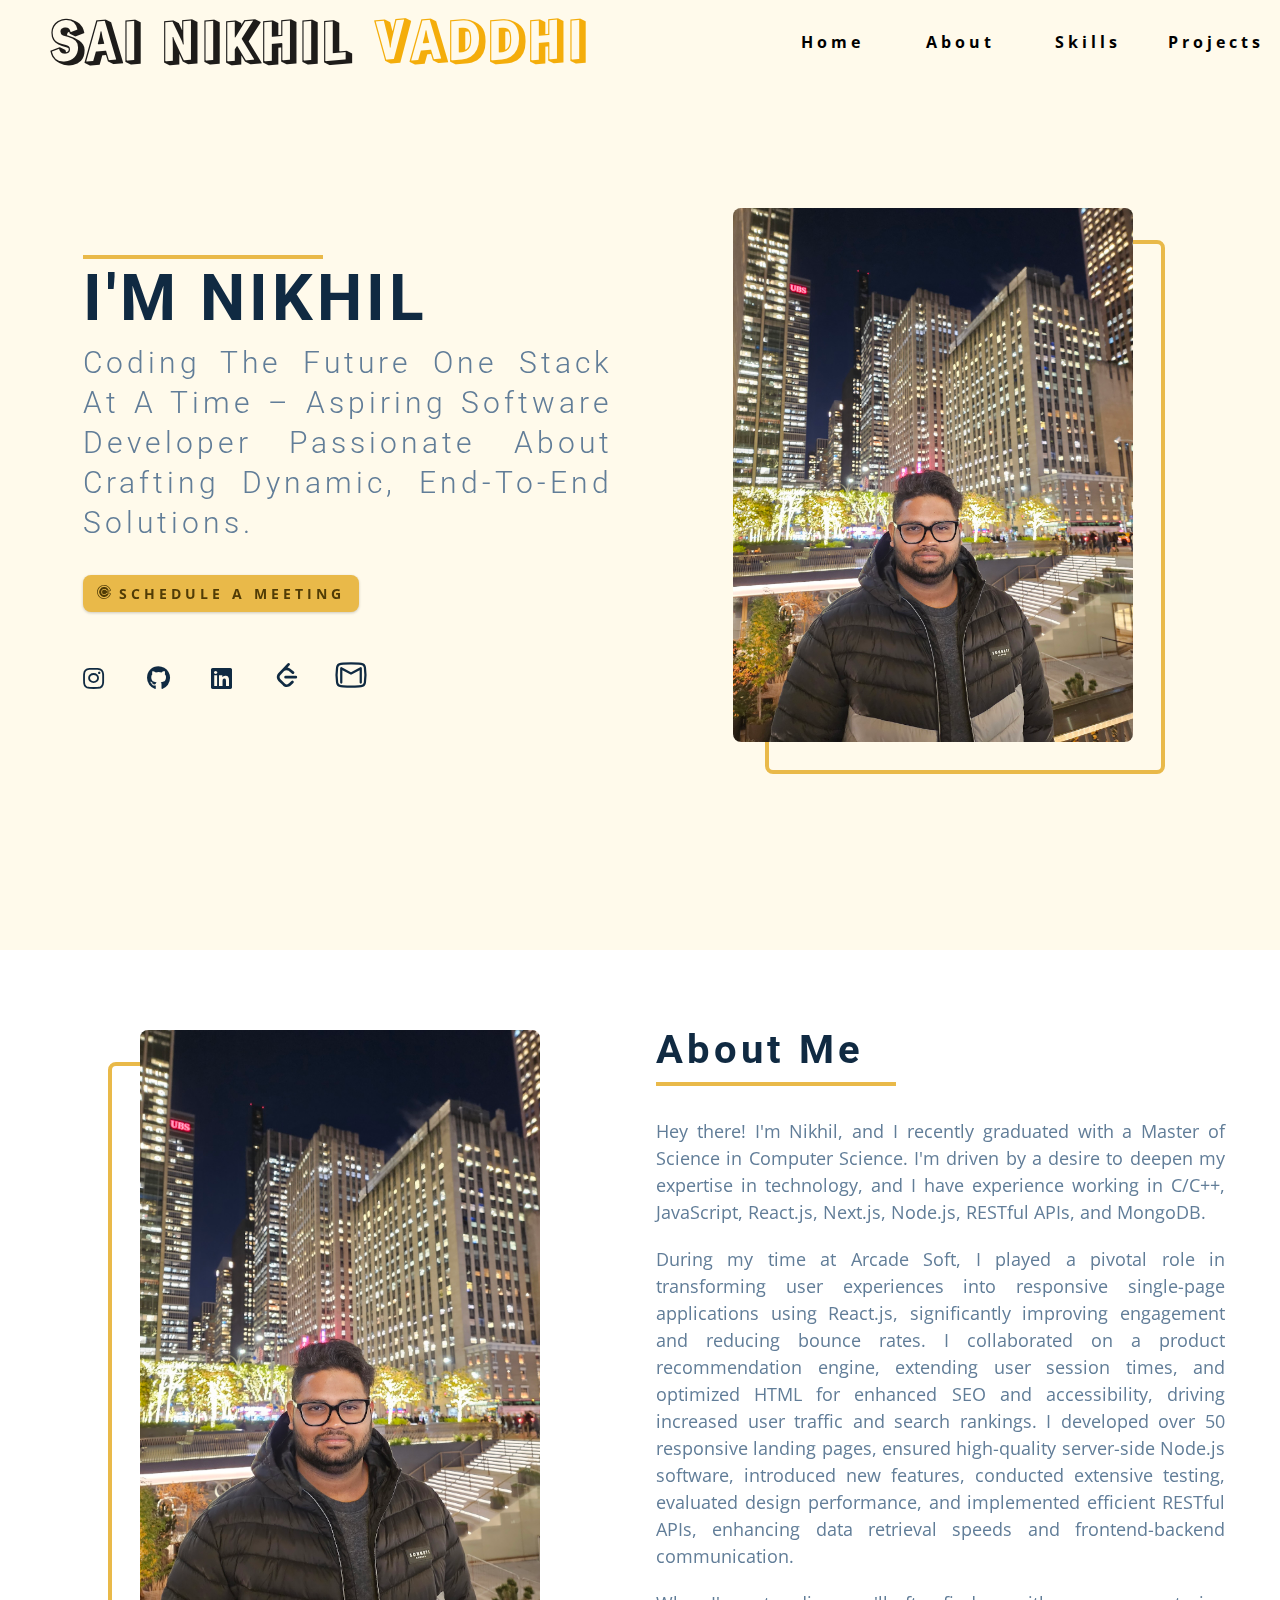
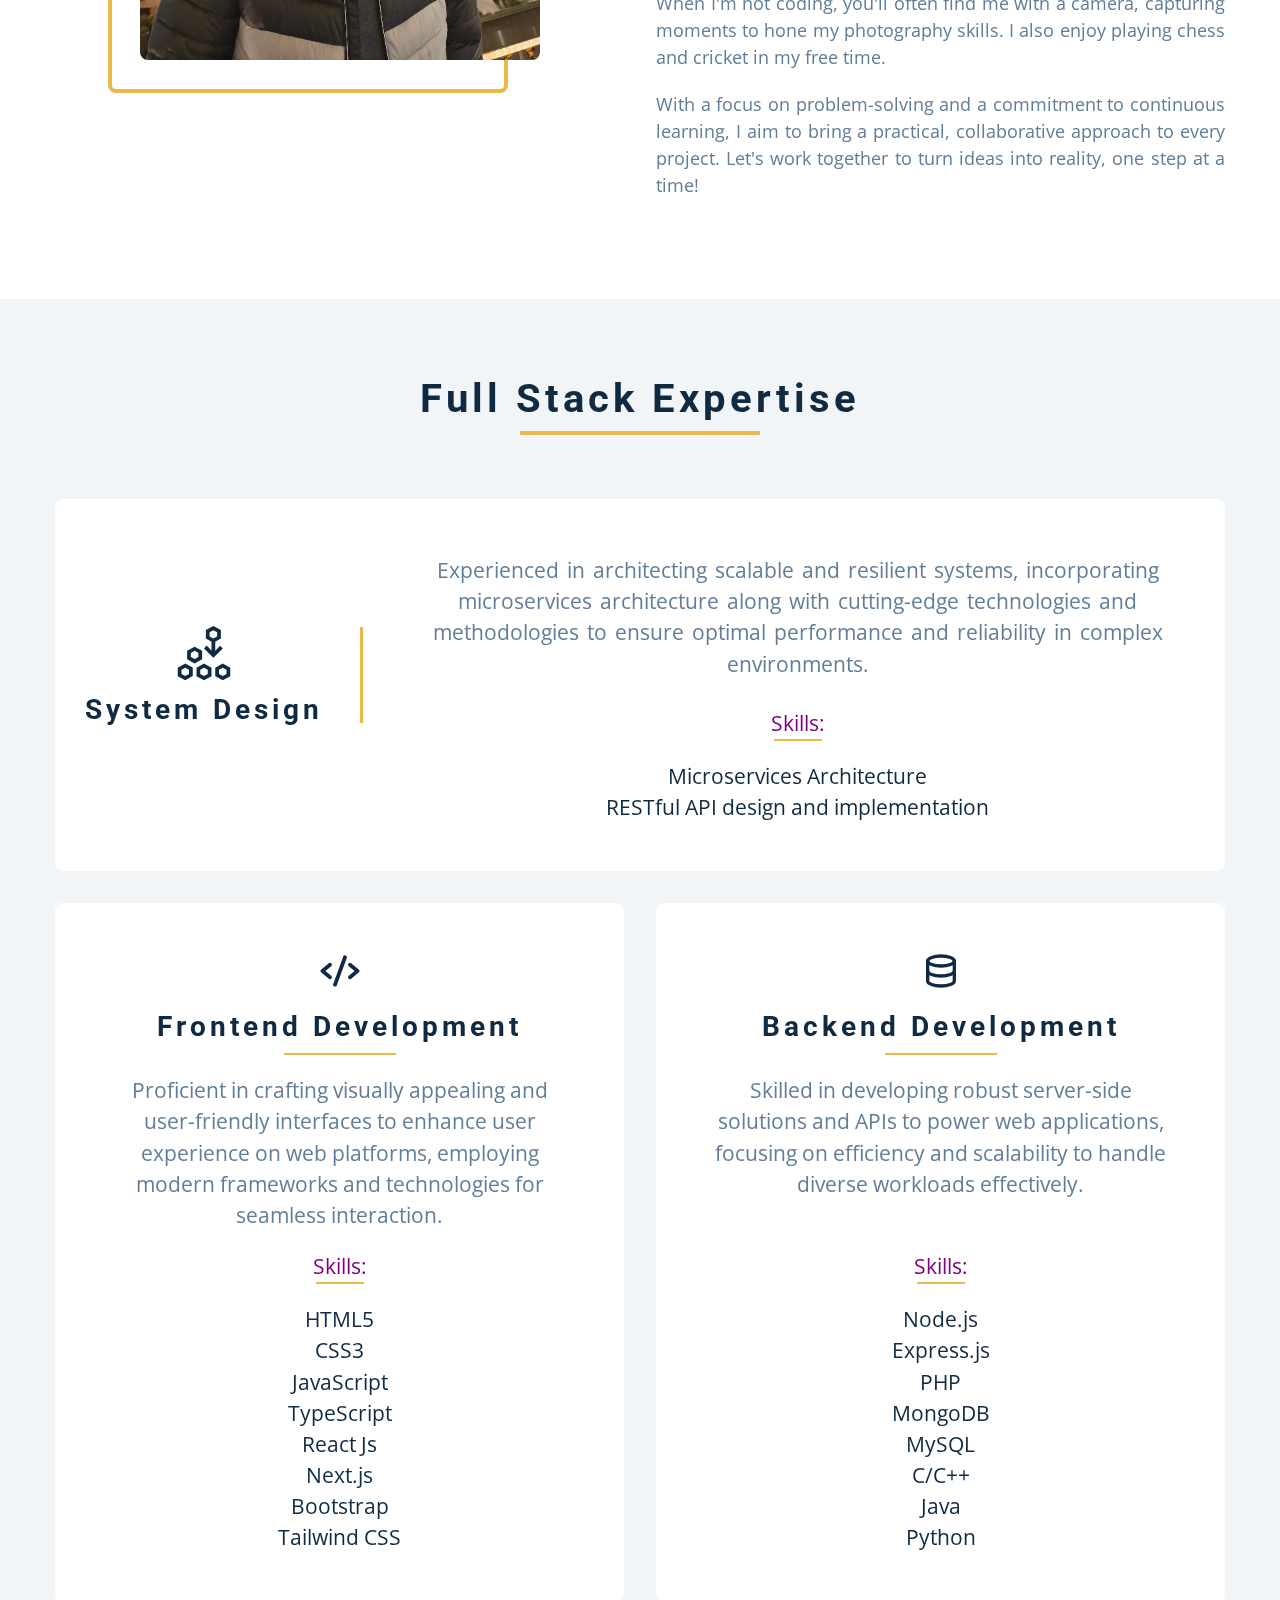
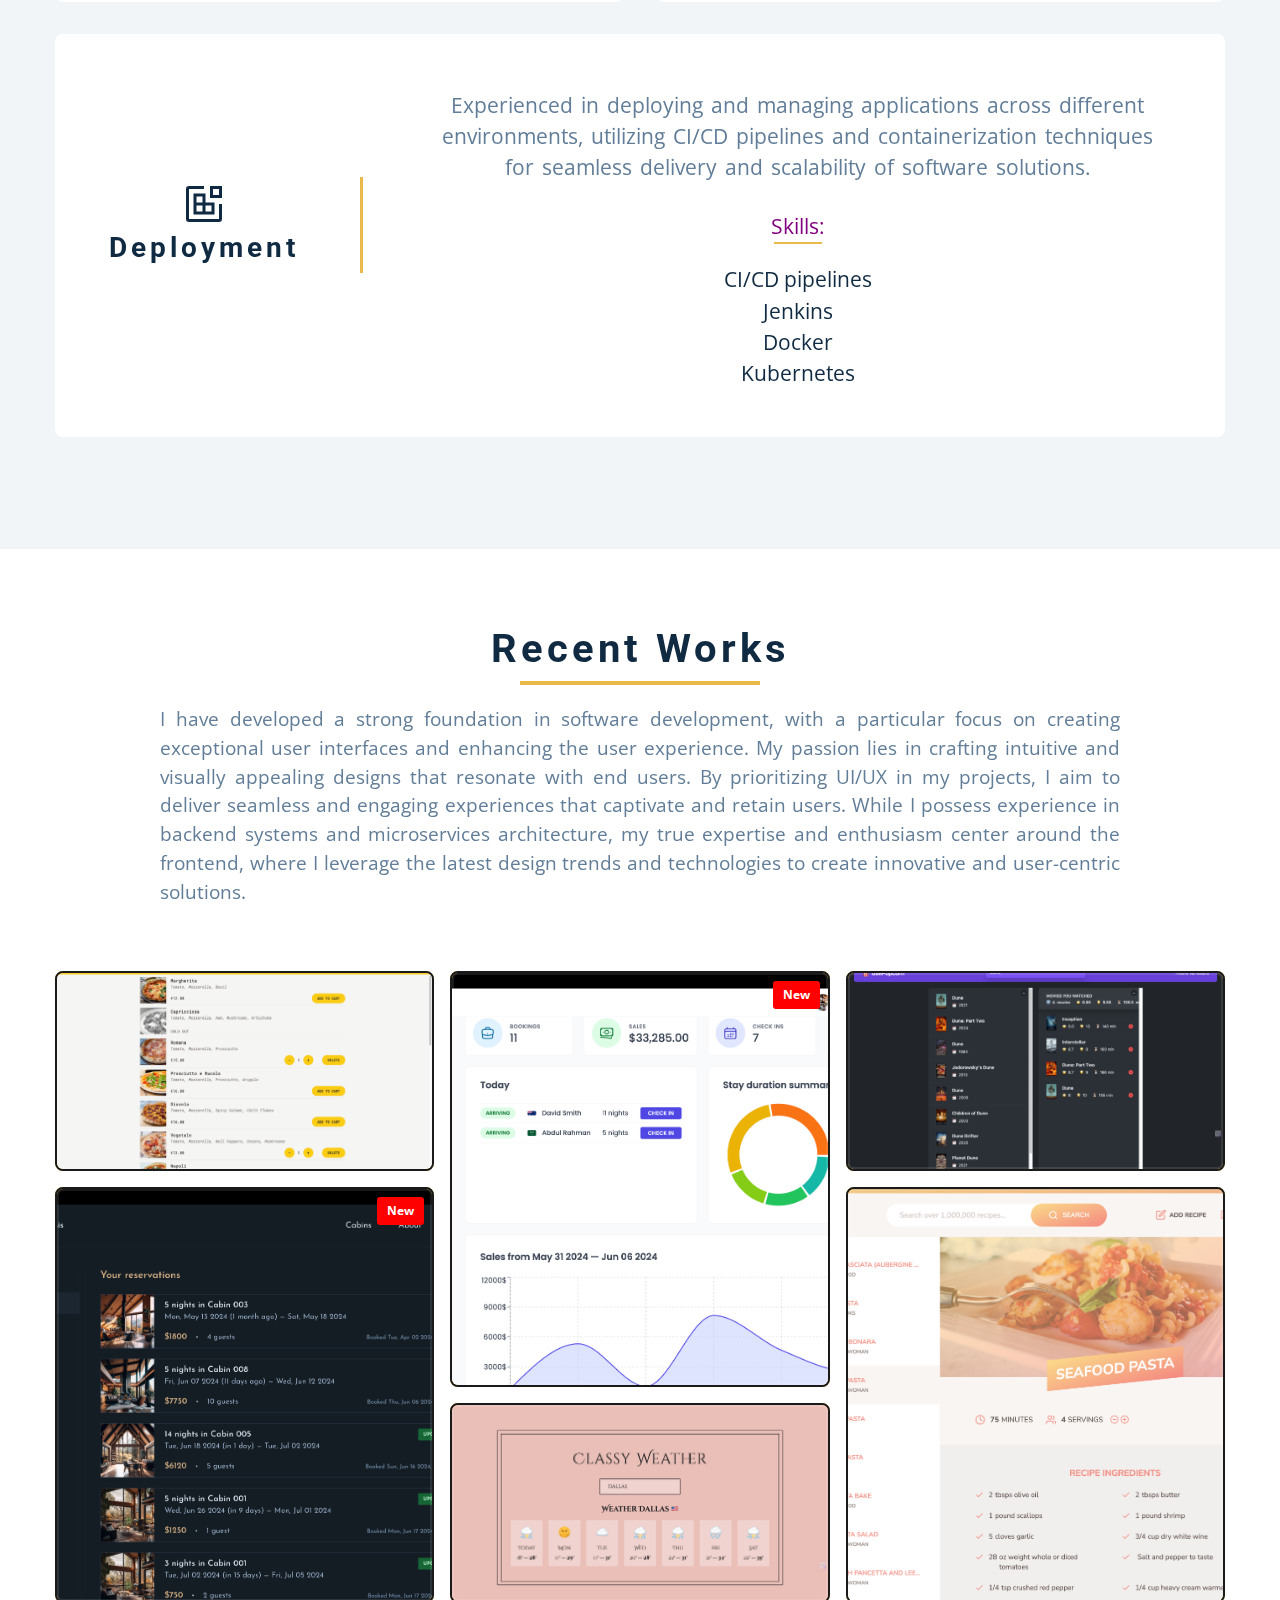
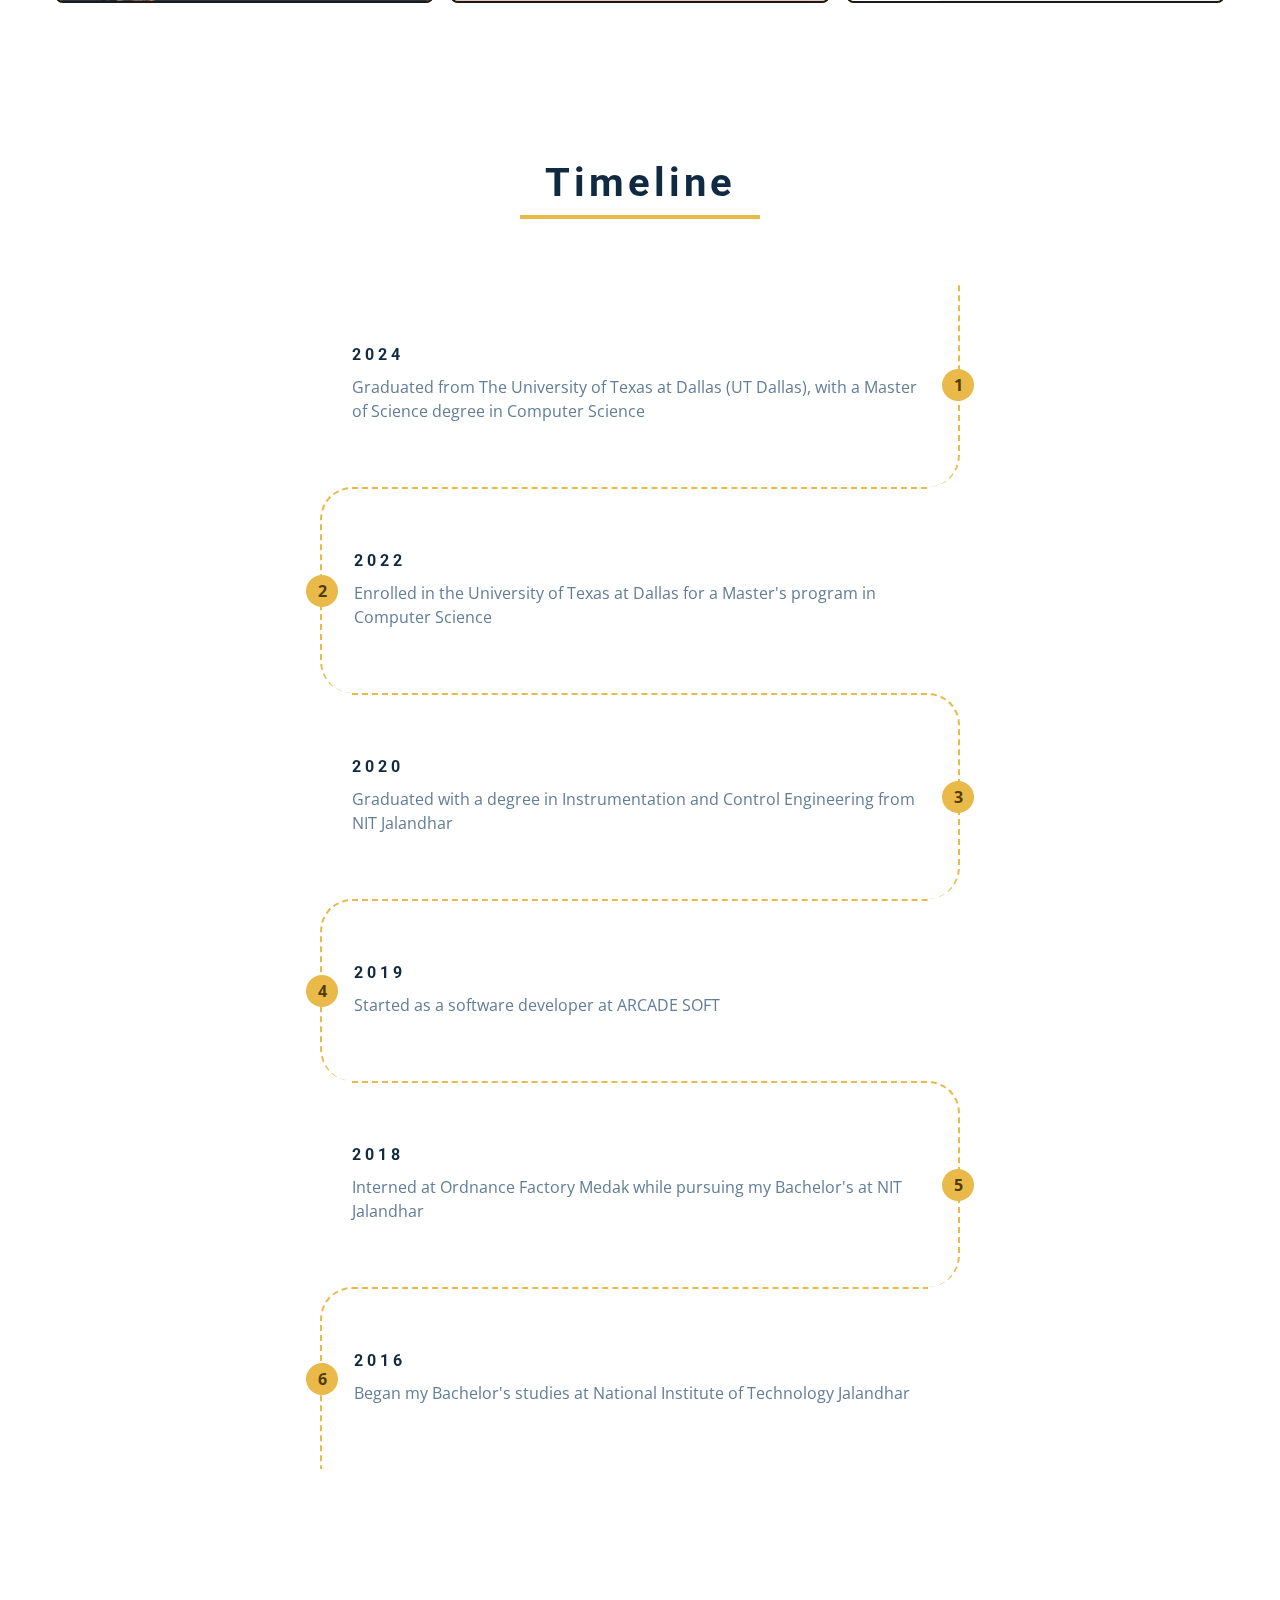
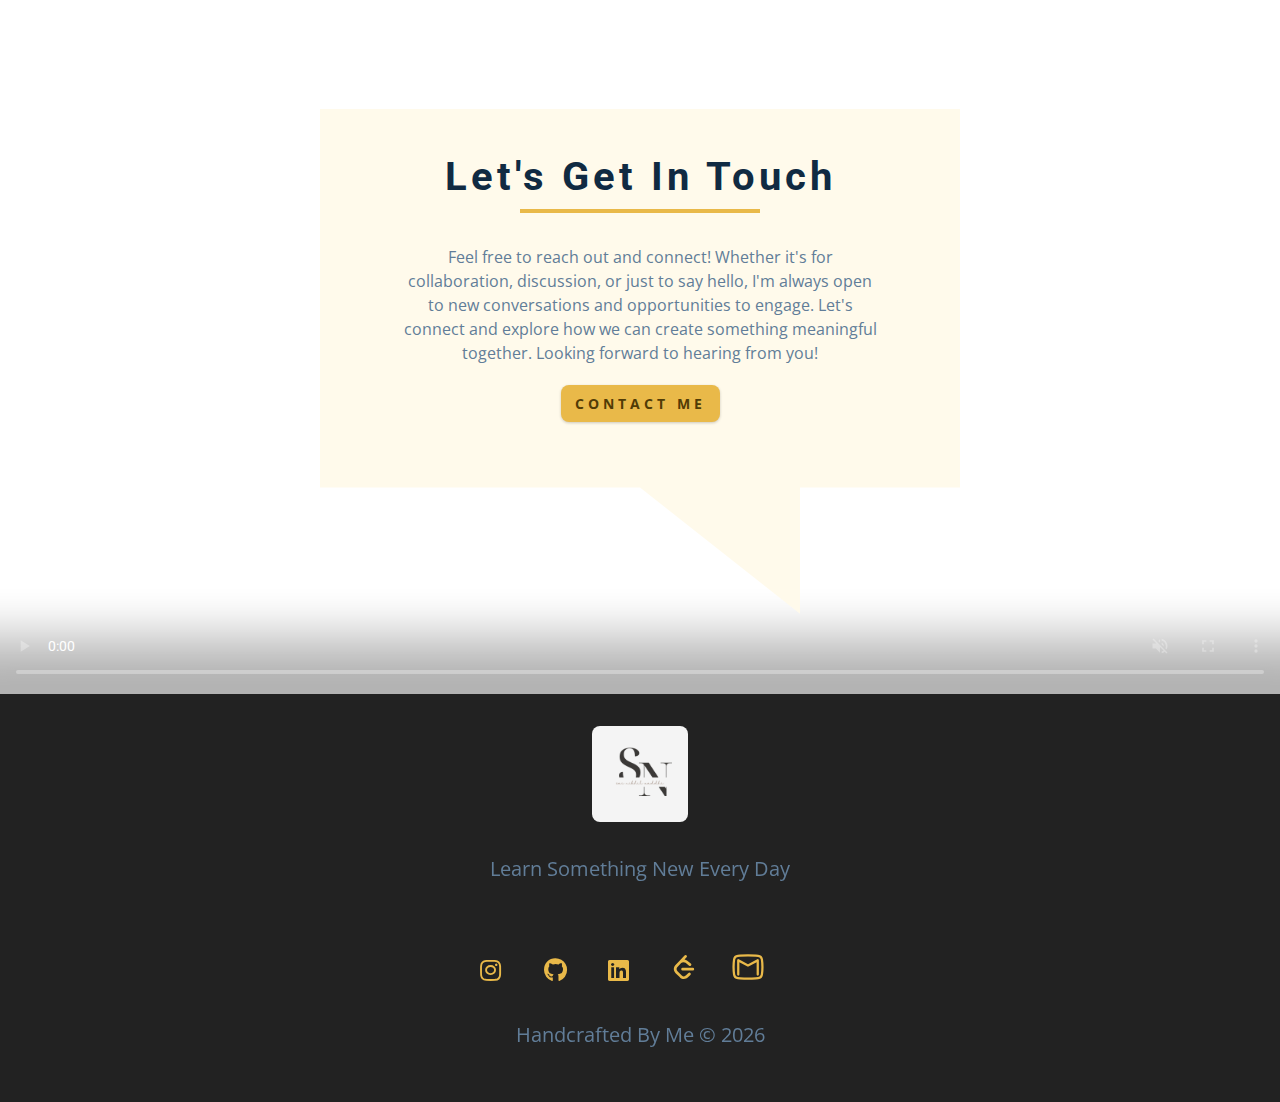
==== index.html @ 00bf4f7b "added timeline" ====
<!DOCTYPE html>
<html lang="en">
  <head>
    <meta charset="UTF-8" />
    <meta name="viewport" content="width=device-width, initial-scale=1.0" />
    <title>Nikhil || Home</title>
     <link rel="shortcut icon" href="./images/S.png" type="image/x-icon" />
    <!-- font-awesome -->
    <link
      rel="stylesheet"
      href="./fontawesome-free-5.12.1-web/css/all.min.css"
    />
    <!-- css -->
    <link rel="stylesheet" href="./css/styles.css" />
  </head>
  <body>
    <!-- navbar -->
    <nav class="nav" id="nav">
      <div class="nav-center">
        <!-- nav-header -->
        <div class="nav-header">
          <img src="./images/LOGO.png" class="nav-logo" alt="nav logo" />
          <img src="./images/S.png" class="nav-logo nav-photo" alt="nav logo" />

          <button class="nav-btn" id="nav-btn">
            <i class="fas fa-bars"></i>
          </button>
        </div>
        <!-- nav-links -->
        <ul class="nav-links" id="nav-links">
          <li>
            <a href="#home" class="scroll-link">home</a>
          </li>
          <li>
            <a href="#about" class="scroll-link">about</a>
          </li>
          <li>
            <a href="#services" class="scroll-link">skills</a>
          </li>
          <li>
            <a href="projects.html" class="scroll-link projects-link">projects</a>
          </li>
          <!-- <li>
            <a href="#contact" class="scroll-link">contact</a>
          </li> -->
        </ul>
      </div>
    </nav>
    <!-- end of navbar -->
    <!-- sidebar -->
    <aside class="sidebar" id="sidebar">
      <div>
        <button class="close-btn" id="close-btn">
          <i class="fas fa-times"></i>
        </button>
        <!-- nav-links -->
        <ul class="sidebar-links">
          <li>
            <a href="#home" class="scroll-link">home</a>
          </li>
          <li>
            <a href="#about" class="scroll-link">about</a>
          </li>
          <li>
            <a href="#services" class="scroll-link">skills</a>
          </li>
          <li>
            <a href="projects.html" class="scroll-link projects-link">projects</a>
          </li>
          <!-- <li>
            <a href="#contact" class="scroll-link">contact</a>
          </li> -->
        </ul>
        <!-- social icons -->
        <ul class="social-icons">
          <li>
            <a
              href="https://www.instagram.com/nikhil_181998/"
              target="_blank"
              class="social-icon"
            >
              <i class="fab fa-instagram" id="scale-id"></i>
            </a>
          </li>
          <li>
            <a
              href="https://github.com/snikhil-vaddhi"
              target="_blank"
              class="social-icon"
            >
              <i class="fab fa-github" id="scale-id"></i>
            </a>
          </li>
          <li>
            <a
              href="https://www.linkedin.com/in/nikhil-vaddhi/"
              target="_blank"
              class="social-icon"
            >
              <i class="fab fa-linkedin" id="scale-id"></i>
            </a>
          </li>
          <li>
            <a
              href="https://leetcode.com/Nikhil181998/"
              class="social-icon"
              target="_blank"
            >
              <span class="simple-icons--leetcode" id="scale-id"></span>
            </a>
          </li>
          <li>
            <a
              href="mailto:sainikhil.vaddhi@utdallas.edu"
              class="social-icon"
              target="_blank"
            >
              <span class="basil--gmail-outline" id="scale-id-gmail"></span>
            </a>
          </li>
        </ul>
      </div>
    </aside>
    <!-- end of sidebar -->
    <!-- header -->
    <header class="hero" id="home">
      <div class="section-center hero-center">
        <article class="hero-info">
          <div class="underline"></div>
          <h1 class="spacing">i'm nikhil</h1>
           <h3>Coding the future one stack at a time – aspiring software developer passionate about crafting dynamic, end-to-end solutions.</h3>
          
          <a href="https://calendly.com/nikhil18/30min" target="_blank" class="btn hero-btn"><span class="simple-icons--calendly"></span> Schedule a meeting </a>
          <!-- social-icons -->
          <ul class="social-icons hero-icons">
            <li>
              <a
                href="https://www.instagram.com/nikhil_181998/"
                target="_blank"
                class="social-icon"
              >
                <i class="fab fa-instagram" id="scale-id"></i>
              </a>
            </li>
            <li>
              <a
                href="https://github.com/snikhil-vaddhi"
                target="_blank"
                class="social-icon"
              >
                <i class="fab fa-github" id="scale-id"></i>
              </a>
            </li>
            <li>
              <a
                href="https://www.linkedin.com/in/nikhil-vaddhi/"
                target="_blank"
                class="social-icon"
              >
                <i class="fab fa-linkedin" id="scale-id"></i>
              </a>
            </li>
            <li>
              <a
                href="https://leetcode.com/Nikhil181998/"
                class="social-icon"
                target="_blank"
              >
                <span class="simple-icons--leetcode" id="scale-id"></span>
              </a>
            </li>
            <li>
              <a
                href="mailto:sainikhil.vaddhi@utdallas.edu"
                class="social-icon"
                target="_blank"
              >
                <span class="basil--gmail-outline" id="scale-id-gmail"></span>
              </a>
            </li>
          </ul>
        </article>
        <article class="hero-img">
          <img
            src="./images/20231115_172341.jpg"
            class="hero-photo"
            alt="nikhil"
          />
        </article>
      </div>
    </header>

    <!-- end of header -->
    <!-- about -->
<section class="section about" id="about">
  <div class="section-center about-center">
    <!-- about-img -->
    <article class="about-img">
      <img src="./images/20231115_172341.jpg" class="hero-photo-2" alt="about-img">
    </article>
    <!-- about-info -->
    <article class="about-info">
      <!-- section-title -->
      <div class="section-title about-title">
        <h2>about me</h2>
        <div class="underline"></div>
      </div>
      <!-- end of section-title -->
      <p>Hey there! I'm Nikhil, and I recently graduated with a Master of Science in Computer Science. I'm driven by a desire to deepen my expertise in technology, and I have experience working in C/C++, JavaScript, React.js, Next.js, Node.js, RESTful APIs, and MongoDB.</p>
      <p>During my time at Arcade Soft, I played a pivotal role in transforming user experiences into responsive single-page applications using React.js, significantly improving engagement and reducing bounce rates. I collaborated on a product recommendation engine, extending user session times, and optimized HTML for enhanced SEO and accessibility, driving increased user traffic and search rankings. I developed over 50 responsive landing pages, ensured high-quality server-side Node.js software, introduced new features, conducted extensive testing, evaluated design performance, and implemented efficient RESTful APIs, enhancing data retrieval speeds and frontend-backend communication.</p>
      <p>When I'm not coding, you'll often find me with a camera, capturing moments to hone my photography skills. I also enjoy playing chess and cricket in my free time.</p>
      <p>With a focus on problem-solving and a commitment to continuous learning, I aim to bring a practical, collaborative approach to every project. Let's work together to turn ideas into reality, one step at a time!</p>
    </article>
  </div>
</section>
    <!-- end of about -->
    <!-- services -->
    <div class="service-div" id="services">
    <section class="section bg-grey" >
      <div class="section-title">
        <h2>Full Stack Expertise</h2>
        <div class="underline"></div>
      </div>
      <div class="services-center section-center">
         <!-- single service -->
       <article class="service service-4">
        <div>
        <span class="carbon--microservices-1 service-icon"></span>
        <h3>System Design</h3>
        </div>
        <div class="service-vertical">
        <div class="underline "></div>
        </div>
        <div class="aligning">
        <p>Experienced in architecting scalable and resilient systems, incorporating microservices architecture along with cutting-edge technologies and methodologies to ensure optimal performance and reliability in complex environments.</p>
        <ul>
          <span class="tools">Skills: </span>
          <div class="underline"></div>
          <li>Microservices Architecture</li>
          <li>RESTful API design and implementation</li>
         </div>
          
        </ul>
       </article> 
       
        <!-- end of single service -->
        
        <!-- single service -->
        <div class="service-wrapper">
          <!-- single service -->
        
       <article class="service service-2" >
       <span class="ph--code-bold service-icon" ></span>
        
        <h3>Frontend development</h3>
        <div class="underline"></div>
        <div class="aligning">
        <p>Proficient in crafting visually appealing and user-friendly interfaces to enhance user experience on web platforms, employing modern frameworks and technologies for seamless interaction.</p>
        <ul>
          <span class="tools">Skills: </span>
          <div class="underline"></div>
          <li>HTML5</li>
          <li>CSS3</li>
          <li>JavaScript</li>
          <li> TypeScript</li>
          <li>React Js</li>
          <li>Next.js</li>
          <li>Bootstrap</li>
          <li>Tailwind CSS</li>
          
        </ul>
        </div>
       </article> 
       
        <!-- end of single service -->
       <article class="service service-3">
        <span class="tabler--database service-icon" id="scale-id-bd"></span>
        <h3>Backend development</h3>
        <div class="underline"></div>
        <div class="aligning">
        <p>Skilled in developing robust server-side solutions and APIs to power web applications, focusing on efficiency and scalability to handle diverse workloads effectively.</p>
        <ul>
          <br>
          <span class="tools">Skills: </span>
          <div class="underline"></div>
          <li>Node.js</li>
          <li>Express.js</li>
          <li>PHP</li>
          <li>MongoDB</li>
          <li>MySQL</li>
          <li>C/C++</li>
          <li>Java</li>
          <li>Python</li>
        
          
        </ul>
        </div>
       </article> 
      </div>
        <!-- end of single service -->
        <!-- single service -->
       <article class="service service-4">
        <div>
          <span class="carbon--container-software" ></span>
          <h3>Deployment</h3>
        </div>
        <div class="service-vertical">
        <div class="underline"></div>
        </div>
        <div class="aligning">
        <p>Experienced in deploying and managing applications across different environments, utilizing CI/CD pipelines and containerization techniques for seamless delivery and scalability of software solutions.</p>
        <ul>
          <span class="tools">Skills: </span>
          <div class="underline"></div>
          <li> CI/CD pipelines</li>
          <li>Jenkins</li>
          <li>Docker</li>
          <li>Kubernetes</li>
         </div>
          
        </ul>
       </article> 
        <!-- end of single service -->
        </div>
    </section>
    <!-- end of services -->
    <!-- projects -->

    <section class="section projects" id="project">
<!-- section-title -->
      <div class="section-title">
        <h2>Recent Works</h2>
        <div class="underline"></div>
        <p class="projects-text">I have developed a strong foundation in software development, with a particular focus on creating exceptional user interfaces and enhancing the user experience. My passion lies in crafting intuitive and visually appealing designs that resonate with end users. By prioritizing UI/UX in my projects, I aim to deliver seamless and engaging experiences that captivate and retain users. While I possess experience in backend systems and microservices architecture, my true expertise and enthusiasm center around the frontend, where I leverage the latest design trends and technologies to create innovative and user-centric solutions.</p>
      </div>
      <!-- end of section-title -->
      <div class="section-center project-center">
        <!-- single project -->
       <!-- <a href="projects.html" target="_blank" class="project-2">
        <article class="project">
        <img src="./images/forkify.png" alt="single project" class="project-img"/>
        <div class="project-info">
          <h4>Forkify </h4>
          <h4>click to know more</h4>
        </div>
        </article>
       </a> -->
        <!-- single project -->
       <a href="projects.html" target="_blank" class="project-2">
        <article class="project">
        <img src="./images/wild-oasis.png" alt="single project" class="project-img"/>
        <div class="project-info">
          <h4>The Wild Oasis </h4>
          <h4>click to know more</h4>
        </div>
        <div class="new-tag">New</div>
        </article>
       </a>
        <!-- end of single project -->
        <!-- single project -->
       <!-- <a href="projects.html" target="_blank" class="project-1">
        <article class="project">
        <img src="./images/Tea station.png" alt="single project" class="project-img"/>
        <div class="project-info">
          <h4>Tea Station</h4>
          <h4>click to know more</h4>
        </div>
        </article>
       </a> -->
        <!-- end of single project -->
        <!-- single project -->
       <a href="projects.html" target="_blank" class="project-7">
    <article class="project">
        <img src="./images/Fast-React-Pizza.png" alt="single project" class="project-img"/>
        <div class="project-info">
            <h4>Fast React Pizza</h4>
            <h4>click to know more</h4>
        </div>
    </article>
</a>

        <!-- end of single project -->
        <!-- single project -->
       <!-- <a href="projects.html" target="_blank" class="project-7">
        <article class="project">
        <img src="./images/Far Away.png" alt="single project" class="project-img"/>
        <div class="project-info">
          <h4>Far Away</h4>
          <h4>click to know more</h4>
        </div>
        </article>
       </a> -->
        <!-- end of single project -->
        <!-- single project -->
       <a href="projects.html" target="_blank" class="project-4">
        <article class="project">
        <img src="./images/website.png" alt="single project" class="project-img"/>
        <div class="project-info">
          <h4>Wild Oasis</h4>
          <h4>click to know more</h4>
        </div>
        <div class="new-tag">New</div>
        </article>
       </a>
        <!-- end of single project -->
        <!-- single project -->
       <!-- <a href="projects.html" target="_blank" class="project-3">
        <article class="project">
        <img src="./images/Eat'N'Split.png" alt="single project" class="project-img"/>
        <div class="project-info">
          <h4>Eat'N'Split</h4>
          <h4>click to know more</h4>
        </div>
        </article>
       </a> -->
        <!-- end of single project -->
        <!-- single project -->
       <!-- <a href="projects.html" target="_blank" class="project-3">
        <article class="project">
        <img src="./images/backroads.png" alt="single project" class="project-img"/>
        <div class="project-info">
          <h4>Backroads Travel company</h4>
          <h4>click to know more</h4>
        </div>
        </article>
       </a> -->
        <!-- end of single project -->
        <!-- single project --> 
       <!-- <a href="projects.html" target="_blank" class="project-7">
        <article class="project">
        <img src="./images/todo.png" alt="single project" class="project-img"/>
        <div class="project-info">
          <h4>Todo App</h4>
          <h4>click to know more</h4>
        </div>
        </article>
       </a> -->
        <!-- end of single project -->
              <!-- single-project -->
       <a href="projects.html" target="_blank" class="project-3">
        <article class="project">
        <img src="./images/movie-mark.png" alt="single project" class="project-img"/>
        <div class="project-info">
          <h4>Movie-mark</h4>
          <h4>click to know more</h4>
        </div>
        </article>
       </a>
        <!-- end of single project -->
        
       <!-- single-project -->
       <!-- <a href="projects.html" target="_blank" class="project-5">
        <article class="project">
        <img src="./images/movie-mark.png" alt="single project" class="project-img"/>
        <div class="project-info">
          <h4>Movie-mark</h4>
          <h4>click to know more</h4>
        </div>
        </article>
       </a> -->
        <!-- end of single project -->
         <!-- single project -->
       <a href="projects.html" target="_blank" class="project-5">
        <article class="project">
        <img src="./images/forkify.png" alt="single project" class="project-img"/>
        <div class="project-info">
          <h4>Forkify </h4>
          <h4>click to know more</h4>
        </div>
        </article>
       </a>
        <!-- end of single project -->
        <!-- single project -->
       <!-- <a href="projects.html" target="_blank" class="project-6">
        <article class="project">
        <img src="./images/Demo Bank .png" alt="single project" class="project-img"/>
        <div class="project-info">
          <h4>Demo Bank</h4>
          <h4>click to know more</h4>
        </div>
        </article>
       </a> -->
       <a href="projects.html" target="_blank" class="project-6">
        <article class="project">
        <img src="./images/weather-app.png" alt="single project" class="project-img"/>
        <div class="project-info">
          <h4>Simple Weather App</h4>
          <h4>click to know more</h4>
        </div>
        </article>
       </a>
        <!-- end of single project -->
        <!-- single project -->
       <!-- <a href="projects.html" target="_blank" class="project-6">
        <article class="project">
        <img src="./images/mapty.png" alt="single project" class="project-img"/>
        <div class="project-info">
          <h4>Mapty</h4>
          <h4>click to know more</h4>
        </div>
        </article>
       </a> -->
        <!-- end of single project -->
      </div>
    </section>
    <!-- end of projects -->
    <!-- skills -->
    <!-- <section class="section skills"> -->
      <!-- section-title -->
      <!-- <div class="section-title ">
        <h2>skills</h2>
        <div class="underline"></div>
      </div> -->
      <!-- end of section-title -->
      <!-- <div class="section-center skills-center">
        <article>
          <h3>Frontend</h3> -->
          <!-- single skill -->
          <!-- <div class="skill">
            <p>HTML/CSS</p>
            <div class="skill-container">
              <div class="skill-value"></div>
              <p class="skill-text">50%</p>
            </div> -->
            
            <!-- </div>
              <div class="skill">
                <p>React</p>
                <div class="skill-container">
                  <div class="skill-value value-70"></div>
                  <p class="skill-text skill-text-70">70%</p>
                </div> -->
                
                <!-- </div>
                  <div class="skill">
                    <p>Javascript</p>
                    <div class="skill-container">
                      <div class="skill-value value-80"></div>
                      <p class="skill-text skill-text-80">80%</p>
                    </div> -->
                    
                    <!-- </div>
                    </article>
                    <article>
                      <h3>Backend</h3> -->
                      <!-- single skill -->
                      <!-- <div class="skill">
                        <p>node.js</p>
                        <div class="skill-container">
                          <div class="skill-value"></div>
                          <p class="skill-text">50%</p>
                        </div> -->
                        
                        <!-- </div>
                          <div class="skill">
                            <p>Python</p>
                            <div class="skill-container">
                              <div class="skill-value value-70"></div>
                              <p class="skill-text skill-text-70">70%</p>
                            </div>
                            
                          </div>
                          <div class="skill">
                            <p>PHP</p>
                            <div class="skill-container">
                              <div class="skill-value value-80"></div>
                              <p class="skill-text skill-text-80">80%</p>
                            </div>
                            
                          </div>
                        </article>
                      </div>
                    </section> -->
                    <!-- end of skills -->
<!-- timeline -->
<section class="section timeline">
                      <!-- section-title -->
                      <div class="section-title ">
                        <h2>timeline</h2>
                        <div class="underline"></div>
                      </div>
                      <!-- end -->
                      <div class="section-center timeline-center">
                        <!-- single timeline item -->
                        <article class="timeline-item">
                          <h4>2024</h4>
                          <p>Graduated from The University of Texas at Dallas (UT Dallas), with a Master of Science degree in Computer Science</p>
                          <span class="number">
                            1
                          </span>
                        </article>
                        <!--end of single timeline item -->
                        <!-- single timeline item -->
                        <article class="timeline-item">
                          <h4>2022</h4>
                          <p>Enrolled in the University of Texas at Dallas for a Master's program in Computer Science </p>
                          <span class="number">
                            2
                          </span>
                        </article>
                        <!--end of single timeline item -->
                        <!-- single timeline item -->
                        
        <!-- single timeline item -->
        <article class="timeline-item">
          <h4>2020</h4>
          <p>Graduated with a degree in Instrumentation and Control Engineering from NIT Jalandhar</p>
          <span class="number">
            3
          </span>
        </article>
        <!--end of single timeline item -->
        <!-- single timeline item -->
        <article class="timeline-item">
          <h4>2019</h4>
          <p>Started as a software developer at ARCADE SOFT</p>
          <span class="number">
            4
          </span>
        </article>
        <!--end of single timeline item -->
        <!-- single timeline item -->
        <article class="timeline-item">
          <h4>2018</h4>
          <p>Interned at Ordnance Factory Medak while pursuing my Bachelor's at NIT Jalandhar</p>
          <span class="number">
            5
          </span>
        </article>
        <!--end of single timeline item -->
        <!-- single timeline item -->
        <article class="timeline-item">
          <h4>2016</h4>
          <p> Began my Bachelor's studies at National Institute of Technology Jalandhar</p>
          <span class="number">
            6
          </span>
        </article>
        <!--end of single timeline item -->
      </div>
    </section>
    
    <!--end of  timeline -->
    <!-- blog -->
    <!-- <section class="section blog">
      <div class="section-title ">
        <h2>blog</h2>
        <div class="underline"></div>
      </div> -->
      <!-- end -->
      <!-- <div class="section-center blog-center"> -->
        <!-- single -->
        <!-- <div class="card">
          <div class="card-side card-front">
            <img src="./images/project-1.jpeg" alt="">
            <div class="card-info">
              <h4>article title</h4>
              <p>Lorem ipsum dolor sit amet consectetur adipisicing elit. Saepe tenetur quibusdam eius. Doloribus voluptate provident expedita voluptatum, sunt ipsum sed?</p>
              <div class="card-footer">
                <img src="./images/hero-img-small.jpg" alt="author-img">
                <p>7 min read</p>
              </div>
            </div>
          </div>
          <div class="card-side card-back">
            <button class="btn">read more</button>
          </div> -->
          
          <!-- </div> -->
          <!-- end of single -->
          <!-- single -->
          <!-- <div class="card">
            <div class="card-side card-front">
              <img src="./images/project-2.jpeg" alt="">
              <div class="card-info">
                <h4>article title</h4>
                <p>Lorem ipsum dolor sit amet consectetur adipisicing elit. Saepe tenetur quibusdam eius. Doloribus voluptate provident expedita voluptatum, sunt ipsum sed?</p>
                <div class="card-footer">
                  <img src="./images/hero-img-small.jpg" alt="author-img">
                  <p>7 min read</p>
                </div>
              </div>
            </div>
            <div class="card-side card-back">
              <button class="btn">read more</button>
            </div>
            
          </div> -->
          <!-- end of single -->
          <!-- single -->
          <!-- <div class="card">
            <div class="card-side card-front">
              <img src="./images/project-3.jpeg" alt="">
              <div class="card-info">
                <h4>article title</h4>
                <p>Lorem ipsum dolor sit amet consectetur adipisicing elit. Saepe tenetur quibusdam eius. Doloribus voluptate provident expedita voluptatum, sunt ipsum sed?</p>
                <div class="card-footer">
                  <img src="./images/hero-img-small.jpg" alt="author-img">
                  <p>7 min read</p>
                </div>
              </div>
            </div>
            <div class="card-side card-back">
              <button class="btn">read more</button>
            </div> -->
            
            <!-- </div> -->
            <!-- end of single -->
            <!-- single -->
            <!-- <div class="card">
              <div class="card-side card-front">
                <img src="./images/project-4.jpeg" alt="">
                <div class="card-info">
                  <h4>article title</h4>
                  <p>Lorem ipsum dolor sit amet consectetur adipisicing elit. Saepe tenetur quibusdam eius. Doloribus voluptate provident expedita voluptatum, sunt ipsum sed?</p>
                  <div class="card-footer">
                    <img src="./images/hero-img-small.jpg" alt="author-img">
                    <p>7 min read</p>
                  </div>
                </div>
              </div>
              <div class="card-side card-back">
                <button class="btn">read more</button>
              </div>
              
            </div> -->
            <!-- end of single -->
            <!-- </div>
            </section> -->
            
            <!--end of  blog -->
            <!-- connect -->
        <section class="connect" id="contact">
          <video controls autoplay muted loop class="video-container" poster="./images/project-1.jpeg">
            <source src="./videos/pexels-diva-plavalaguna-6192940 (2160p).mp4" type="video/mp4" />
            Sorry, your browser does not support embedded videos
          </video>
          <div class="video-banner">
            <!-- section-title -->
              <div class="section-title">
                <h2>Let's get in touch</h2>
                <div class="underline"></div>
              </div>
              <!-- end of section-title -->
              <p class="video-text">Feel free to reach out and connect! Whether it's for collaboration, discussion, or just to say hello, I'm always open to new conversations and opportunities to engage. Let's connect and explore how we can create something meaningful together. Looking forward to hearing from you!</p>
              <a href="https://calendly.com/nikhil18/30min" target="_blank" class="btn">contact me</a>
          </div>
        </section>
            <!-- end of connect -->
            <!-- footer -->
            <footer class="footer">
              <img src="./images/S.png" class="nav-photo" alt="footer-logo" />
              <p class="extra">Learn something new every day</p>
      <!-- social-icons -->
      <ul class="social-icons hero-icons">
        <li>
          <a
          href="https://www.instagram.com/nikhil_181998/"
          target="_blank"
          class="social-icon"
          >
          <i class="fab fa-instagram" id="scale-id"></i>
        </a>
      </li>
      <li>
        <a
        href="https://github.com/snikhil-vaddhi"
        target="_blank"
        class="social-icon"
        >
        <i class="fab fa-github" id="scale-id"></i>
      </a>
    </li>
    <li>
      <a
      href="https://www.linkedin.com/in/nikhil-vaddhi/"
      target="_blank"
      class="social-icon"
      >
      <i class="fab fa-linkedin" id="scale-id"></i>
    </a>
  </li>
  <li>
    <a
    href="https://leetcode.com/Nikhil181998/"
    class="social-icon"
    target="_blank"
    >
    <span class="simple-icons--leetcode" id="scale-id"></span>
  </a>
</li>
<li>
  <a
  href="mailto:sainikhil.vaddhi@utdallas.edu"
  class="social-icon"
  target="_blank"
  >
  <span class="basil--gmail-outline" id="scale-id-gmail"></span>
</a>
</li>
</ul>
<p>Handcrafted by me &copy; <span id="date"></span></p>
</footer>

<script src="./js/app.js"></script>
</body>
</html>
---- css/styles.css ----
/* 
=============== 
Fonts
===============
*/
@import url("https://fonts.googleapis.com/css2?family=Lobster&family=Open+Sans:ital,wght@0,300..800;1,300..800&family=Roboto:ital,wght@0,100;0,300;0,400;0,500;0,700;0,900;1,100;1,300;1,400;1,500;1,700;1,900&display=swap");
/*
=============== 
Variables
===============
*/

:root {
  /* dark shades of primary color*/
  --clr-primary-1: hsl(43, 86%, 17%);
  --clr-primary-2: hsl(43, 77%, 27%);
  --clr-primary-3: hsl(43, 72%, 37%);
  --clr-primary-4: hsl(42, 63%, 48%);
  /* primary/main color */
  --clr-primary-5: hsl(42, 78%, 60%);
  /* lighter shades of primary color */
  --clr-primary-6: hsl(43, 89%, 70%);
  --clr-primary-7: hsl(43, 90%, 76%);
  --clr-primary-8: hsl(45, 86%, 81%);
  --clr-primary-9: hsl(45, 90%, 88%);
  --clr-primary-10: hsl(45, 100%, 96%);
  /* darkest grey - used for headings */
  --clr-grey-1: hsl(209, 61%, 16%);
  --clr-grey-2: hsl(211, 39%, 23%);
  --clr-grey-3: hsl(209, 34%, 30%);
  --clr-grey-4: hsl(209, 28%, 39%);
  /* grey used for paragraphs */
  --clr-grey-5: hsl(210, 22%, 49%);
  --clr-grey-6: hsl(209, 23%, 60%);
  --clr-grey-7: hsl(211, 27%, 70%);
  --clr-grey-8: hsl(210, 31%, 80%);
  --clr-grey-9: hsl(212, 33%, 89%);
  --clr-grey-10: hsl(210, 36%, 96%);
  --clr-white: #fff;
  --ff-primary: "Roboto", sans-serif;
  --ff-secondary: "Open Sans", sans-serif;
  --ff-self: "Lobster", sans-serif;
  --transition: all 0.3s linear;
  --spacing: 0.25rem;
  --radius: 0.5rem;
  --light-shadow: 0 5px 15px rgba(0, 0, 0, 0.1);
  --dark-shadow: 0 5px 15px rgba(0, 0, 0, 0.2);
  --max-width: 1170px;
}
/*
=============== 
Global Styles
===============
*/

*,
::after,
::before {
  margin: 0;
  padding: 0;
  box-sizing: border-box;
}
body {
  font-family: var(--ff-secondary);
  background: var(--clr-white);
  color: var(--clr-grey-1);
  line-height: 1.5;
  font-size: 0.875rem;
}
ul {
  list-style-type: none;
}
a {
  text-decoration: none;
}
img:not(.nav-logo) {
  width: 100%;
  display: block;
}

h1,
h2,
h3,
h4 {
  letter-spacing: var(--spacing);
  text-transform: capitalize;
  line-height: 1.25;
  margin-bottom: 0.75rem;
  font-family: var(--ff-primary);
}
h1 {
  font-size: 3rem;
}
h2 {
  font-size: 2rem;
}
h3 {
  font-size: 1.25rem;
}
h4 {
  font-size: 0.875rem;
}
p {
  margin-bottom: 1.25rem;
  color: var(--clr-grey-5);
}
@media screen and (min-width: 800px) {
  h1 {
    font-size: 4rem;
  }
  h2 {
    font-size: 2.5rem;
  }
  h3 {
    font-size: 1.75rem;
  }
  h4 {
    font-size: 1rem;
  }
  body {
    font-size: 1rem;
  }
  h1,
  h2,
  h3,
  h4 {
    line-height: 1;
  }
}
/*  global classes */

.btn {
  text-transform: uppercase;
  background: var(--clr-primary-5);
  color: var(--clr-primary-1);
  padding: 0.375rem 0.75rem;
  letter-spacing: var(--spacing);
  display: inline-block;
  font-weight: 700;
  transition: var(--transition);
  font-size: 0.875rem;
  border: 2px solid transparent;
  cursor: pointer;
  box-shadow: 0 1px 3px rgba(0, 0, 0, 0.2);
  border-radius: var(--radius);
}
.btn:hover {
  color: var(--clr-primary-1);
  background: var(--clr-primary-7);
}
/* section */
.section {
  padding: 5rem 0;
}

.section-center {
  width: 90vw;
  margin: 0 auto;
  max-width: 1170px;
}
@media screen and (min-width: 992px) {
  .section-center {
    width: 95vw;
  }
}
.underline {
  width: 15rem;
  height: 0.25rem;
  margin-bottom: 1.25rem;
  background: var(--clr-primary-5);
  margin-left: auto;
  margin-right: auto;
}
.underline-1 {
  width: 0.15rem;
  height: 6rem;
  margin-bottom: 1.25rem;
  background: var(--clr-primary-5);
  margin-left: auto;
  margin-right: auto;
}
.section-title {
  margin-bottom: 4rem;
  text-align: center;
}
.subsection-title {
  margin-top: 2rem;
  margin-left: 40%;
  background: #80ced6;
  text-align: center;
  width: 20%;
  padding: 0.5rem;
}
.bg-grey {
  background: var(--clr-grey-10);
  width: 100%;
  height: 100%;
  /* position: relative;
  overflow-x: hidden;
  overflow-y: scroll; */
}
/* added during recording */

/*
=============== 
Navbar
===============
*/
.nav-links {
  display: none;
}
.nav-links a {
  color: black;
}
.nav {
  position: fixed;
  height: auto;
  left: 0;
  width: 100%;
  height: 8.2rem;
  padding: 1rem;
  display: grid;
  align-items: center;
  transition: var(--transition);
  background: var(--clr-white);
  /* margin-bottom: 5rem; */
}
.nav-center {
  width: 100%;
  max-width: 1370px;
  margin: 0 auto;
}
.nav-header {
  display: grid;
  grid-template-columns: auto 1fr;
  align-items: center;
}
.nav-btn {
  background: transparent;
  border-color: transparent;
  color: var(--clr-primary-5);
  font-size: 3rem;
  cursor: pointer;
  /* justify content */
  justify-self: end;
}
.nav-logo {
  display: none;
}
.nav-photo {
  display: block;
  max-width: 6rem;
  max-height: 10rem;
  -o-object-fit: cover;
  object-fit: cover;
  border-radius: var(--radius);
}
@media screen and (min-width: 1170px) {
  .nav {
    height: 5rem;
    background: var(--clr-primary-10);
  }
  /* .nav-photo {
    display: none;
  } */

  .nav-btn {
    display: none;
  }
  .nav-logo {
    padding-left: 2rem;
    display: block;
    transition: var(--transition);
  }
  .nav-photo {
    display: none;
    /* transition: var(--transition); */
  }
  .nav-links {
    display: grid;
    grid-template-columns: repeat(4, 1fr);
    justify-items: center;
    -moz-column-gap: 2rem;
    column-gap: 2rem;
    justify-self: end;
  }
  .nav-links {
    text-transform: capitalize;
    color: var(--clr-grey-1);
    font-weight: bold;
    letter-spacing: var(--spacing);
    transition: var(--transition);
  }
  .nav-links a:hover {
    color: var(--clr-primary-5);
  }
  .nav-center {
    display: grid;
    grid-template-columns: auto 1fr;
    align-items: center;
  }
}
/* fixed navbar */
.navbar-fixed {
  position: fixed;
  top: 0;
  left: 0;
  width: 100%;
  background: var(--clr-white);
  z-index: 2;
  box-shadow: var(--light-shadow);
}
.show-links {
  height: 280px;
}
/*
=============== 
Sidebar
===============
*/
.sidebar {
  position: fixed;
  top: 0;
  left: 0;
  width: 100%;
  height: 100%;
  background: var(--clr-grey-10);
  z-index: 4;
  display: grid;
  place-items: center;
  transition: var(--transition);
  transform: translateX(-100%);
}
.show-sidebar {
  transform: translateX(0);
}
.sidebar-links {
  text-align: center;
}
.sidebar-links a {
  font-size: 2rem;
  text-transform: capitalize;
  transition: var(--transition);
  color: var(--clr-grey-5);
  letter-spacing: var(--spacing);
  display: inline-block;
  margin-bottom: 1.5rem;
}
.sidebar-links a:hover {
  color: var(--clr-primary-5);
  transform: scale(1.2);
}
.social-icons {
  display: grid;
  margin-top: 3rem;
  width: 20rem;
  grid-template-columns: repeat(5, 1fr);
  justify-items: center;
}
.social-icon {
  font-size: 1.5rem;
  color: var(--clr-grey-1);
  transition: var(--transition);
}
.social-icon:hover {
  color: var(--clr-primary-5);
}
.simple-icons--leetcode {
  display: inline-block;
  width: 1em;
  height: 1em;
  --svg: url("data:image/svg+xml,%3Csvg xmlns='http://www.w3.org/2000/svg' viewBox='0 0 24 24'%3E%3Cpath fill='%23000' d='M13.483 0a1.374 1.374 0 0 0-.961.438L7.116 6.226l-3.854 4.126a5.266 5.266 0 0 0-1.209 2.104a5.35 5.35 0 0 0-.125.513a5.527 5.527 0 0 0 .062 2.362a5.83 5.83 0 0 0 .349 1.017a5.938 5.938 0 0 0 1.271 1.818l4.277 4.193l.039.038c2.248 2.165 5.852 2.133 8.063-.074l2.396-2.392c.54-.54.54-1.414.003-1.955a1.378 1.378 0 0 0-1.951-.003l-2.396 2.392a3.021 3.021 0 0 1-4.205.038l-.02-.019l-4.276-4.193c-.652-.64-.972-1.469-.948-2.263a2.68 2.68 0 0 1 .066-.523a2.545 2.545 0 0 1 .619-1.164L9.13 8.114c1.058-1.134 3.204-1.27 4.43-.278l3.501 2.831c.593.48 1.461.387 1.94-.207a1.384 1.384 0 0 0-.207-1.943l-3.5-2.831c-.8-.647-1.766-1.045-2.774-1.202l2.015-2.158A1.384 1.384 0 0 0 13.483 0m-2.866 12.815a1.38 1.38 0 0 0-1.38 1.382a1.38 1.38 0 0 0 1.38 1.382H20.79a1.38 1.38 0 0 0 1.38-1.382a1.38 1.38 0 0 0-1.38-1.382z'/%3E%3C/svg%3E");
  background-color: currentColor;
  -webkit-mask-image: var(--svg);
  mask-image: var(--svg);
  -webkit-mask-repeat: no-repeat;
  mask-repeat: no-repeat;
  -webkit-mask-size: 100% 100%;
  mask-size: 100% 100%;
}
.basil--gmail-outline {
  display: inline-block;
  width: 1em;
  height: 1em;
  --svg: url("data:image/svg+xml,%3Csvg xmlns='http://www.w3.org/2000/svg' viewBox='0 0 24 24'%3E%3Cpath fill='%23000' d='M5.856 6.84a.75.75 0 0 0-1.106.66V17a.75.75 0 0 0 1.5 0V8.756l5.394 2.904c.222.12.49.12.712 0l5.394-2.904V17a.75.75 0 0 0 1.5 0V7.5a.75.75 0 0 0-1.106-.66L12 10.148z'/%3E%3Cpath fill='%23000' fill-rule='evenodd' d='M17.31 3.722a59.632 59.632 0 0 0-10.62 0l-1.518.135a3.53 3.53 0 0 0-3.179 3.006a35.508 35.508 0 0 0 0 10.274a3.53 3.53 0 0 0 3.18 3.005l1.516.136c3.534.316 7.088.316 10.622 0l1.517-.136a3.53 3.53 0 0 0 3.179-3.005a35.508 35.508 0 0 0 0-10.274a3.53 3.53 0 0 0-3.18-3.006zM6.824 5.216a58.133 58.133 0 0 1 10.354 0l1.517.136a2.03 2.03 0 0 1 1.829 1.728a34.005 34.005 0 0 1 0 9.84a2.03 2.03 0 0 1-1.829 1.728l-1.517.136c-3.444.308-6.91.308-10.354 0l-1.517-.136a2.03 2.03 0 0 1-1.829-1.728a34.008 34.008 0 0 1 0-9.84a2.03 2.03 0 0 1 1.829-1.728z' clip-rule='evenodd'/%3E%3C/svg%3E");
  background-color: currentColor;
  -webkit-mask-image: var(--svg);
  mask-image: var(--svg);
  -webkit-mask-repeat: no-repeat;
  mask-repeat: no-repeat;
  -webkit-mask-size: 100% 100%;
  mask-size: 100% 100%;
}
#scale-id-gmail {
  transform: scale(1.5);
}
#scale-id:hover {
  transition: var(--transition);
  transform: scale(2);
}
#scale-id-gmail:hover {
  transition: var(--transition);
  transform: scale(2.5);
}
.close-btn {
  position: absolute;
  top: 1rem;
  right: 1rem;
  font-size: 3rem;
  background: transparent;
  border: transparent;
  transition: var(--transition);
  color: #bb2525;
  cursor: pointer;
}
.close-btn:hover {
  color: #e66b6b;
}
/*
=============== 
Hero
===============
*/
/* underline added to globals */
.hero .underline {
  margin-top: 10rem;
  margin-bottom: 0.5rem;
  margin-left: 0;
}
.spacing {
  text-transform: uppercase;
}
.hero-img {
  display: none;
}
.hero {
  background: var(--clr-primary-10);
}
.hero-center {
  /* min-height: calc(100vh - 5rem); */
  min-height: 950px;
  display: grid;
  place-items: center;
}
/* .hero-info h1 {
  padding-top: 5rem;
} */
.hero-info h3 {
  color: var(--clr-grey-5);
  line-height: 2.5rem;
  max-width: 530px;
  font-size: 1.9rem;
  font-weight: 300;
  text-align: justify;
}
.hero-icons {
  justify-items: start;
}
.simple-icons--calendly {
  display: inline-block;
  width: 1em;
  height: 1em;
  --svg: url("data:image/svg+xml,%3Csvg xmlns='http://www.w3.org/2000/svg' viewBox='0 0 24 24'%3E%3Cpath fill='%23000' d='M19.655 14.262c.281 0 .557.023.828.064c0 .005-.005.01-.005.014a5.744 5.744 0 0 1-.381.786l-1.219 2.106a6.238 6.238 0 0 1-5.411 3.127h-2.432a6.251 6.251 0 0 1-5.412-3.127l-1.218-2.106a6.251 6.251 0 0 1 0-6.252l1.218-2.106a6.24 6.24 0 0 1 5.412-3.127h2.432a6.249 6.249 0 0 1 5.411 3.127l1.219 2.106c.147.252.271.519.381.786c0 .004.005.009.005.014a5.446 5.446 0 0 1-.828.064c-1.816 0-2.501-.607-3.291-1.306c-.764-.676-1.711-1.517-3.44-1.517h-1.029c-1.251 0-2.387.455-3.2 1.278c-.796.805-1.233 1.904-1.233 3.099v1.411c0 1.196.437 2.295 1.233 3.099c.813.823 1.949 1.278 3.2 1.278h1.034c1.729 0 2.676-.841 3.439-1.517c.791-.703 1.471-1.306 3.287-1.301m.005-3.237c.399 0 .794-.036 1.179-.11c-.002-.004-.002-.01-.002-.014a6.31 6.31 0 0 0-.349-1.218a4.613 4.613 0 0 0 1.986-.819c0-.004-.005-.013-.005-.018a10.581 10.581 0 0 0-1.489-3.03a10.897 10.897 0 0 0-2.331-2.395a10.642 10.642 0 0 0-6.428-2.138c-1.448 0-2.855.28-4.175.841c-1.273.543-2.423 1.315-3.407 2.299S2.878 6.552 2.341 7.83a10.702 10.702 0 0 0-.842 4.175c0 1.448.281 2.855.842 4.174c.542 1.274 1.314 2.423 2.298 3.407s2.129 1.761 3.407 2.299c1.324.556 2.727.841 4.175.841c2.34 0 4.561-.74 6.428-2.137a10.815 10.815 0 0 0 2.331-2.396a10.765 10.765 0 0 0 1.489-3.03c0-.004.005-.014.005-.018a4.613 4.613 0 0 0-1.986-.819c.161-.395.276-.804.349-1.218c.005-.009.005-.014.005-.023a5.848 5.848 0 0 1 2.404 1.035c.685.505.552 1.075.446 1.416C22.184 20.437 17.619 24 12.221 24c-6.625 0-12-5.375-12-12s5.37-12 12-12c5.398 0 9.963 3.563 11.471 8.464c.106.341.239.915-.446 1.421a5.809 5.809 0 0 1-2.404 1.034c.128.716.128 1.45 0 2.166a6.287 6.287 0 0 0-1.182-.11c-4.184 0-3.968 2.823-6.736 2.823h-1.029c-1.899 0-3.15-1.357-3.15-3.095v-1.411c0-1.738 1.251-3.094 3.15-3.094h1.034c2.768 0 2.552 2.823 6.731 2.827'/%3E%3C/svg%3E");
  background-color: currentColor;
  -webkit-mask-image: var(--svg);
  mask-image: var(--svg);
  -webkit-mask-repeat: no-repeat;
  mask-repeat: no-repeat;
  -webkit-mask-size: 100% 100%;
  mask-size: 100% 100%;
}
.hero-btn {
  margin-top: 1.25rem;
}
@media screen and (min-width: 992px) {
  .hero .underline {
    margin-top: 0rem;
  }
  .hero {
    background: var(--clr-primary-10);
  }
  .hero-img {
    display: block;
    position: relative;
  }
  .hero-center {
    grid-template-columns: 1fr 1fr;
  }

  .hero-img::before,
  .about-img::before {
    content: "";
    position: absolute;
    width: 100%;
    height: 100%;
    border: 0.25rem solid var(--clr-primary-5);
    top: 2rem;
    right: -2rem;
    border-radius: var(--radius);
  }
}
/* @media screen and (min-width: 1170px) {
  .hero {
    max-height: 100vh;
    max-width: 100vw;
  }
} */
.hero-photo {
  max-width: 25rem;
  max-height: 35rem;
  -o-object-fit: cover;
  object-fit: cover;
  border-radius: var(--radius);
  position: relative;
}
.hero-photo-2 {
  height: 39.4rem;
  max-width: 25rem;
  max-height: 50rem;
  -o-object-fit: cover;
  object-fit: cover;
  border-radius: var(--radius);
  position: relative;
}

/*
=============== 
About
===============
*/
/* section title added to globals */
.about-title {
  text-align: left;
  margin-bottom: 2rem;
}
.about-title .underline {
  margin-left: 0;
}
.about-center {
  display: grid;
  gap: 3rem 2rem;
}
.about-img {
  justify-self: center;
}
.about-info {
  text-align: justify;
}
@media screen and (min-width: 992px) {
  .about-center {
    grid-template-columns: 1fr 1fr;
  }
  .about-img {
    position: relative;
  }
  .about-img::before {
    left: -2rem;
    height: 80%;
  }
  .about-info {
    align-self: center;
    text-align: justify;
    font-size: 18px;
  }
}
.carbon--microservices-1 {
  display: inline-block;
  transform: scale(1.5);

  width: 1em;
  height: 1em;
  --svg: url("data:image/svg+xml,%3Csvg xmlns='http://www.w3.org/2000/svg' viewBox='0 0 32 32'%3E%3Cpath fill='%23000' d='m11 21l-4-2.2v-4.5l4-2.2l4 2.2v4.5zm-2-3.4l2 1.1l2-1.1v-2.2l-2-1.1l-2 1.1zM6 30l-4-2.2v-4.5L6 21l4 2.2v4.5zm-2-3.4l2 1.1l2-1.1v-2.2l-2-1.1l-2 1.1zM16 30l-4-2.2v-4.5l4-2.2l4 2.2v4.5zm-2-3.4l2 1.1l2-1.1v-2.2l-2-1.1l-2 1.1zM26 30l-4-2.2v-4.5l4-2.2l4 2.2v4.5zm-2-3.4l2 1.1l2-1.1v-2.2l-2-1.1l-2 1.1zm.6-15L22 14.2V9.4l3-1.7V3.2L21 1l-4 2.2v4.5l3 1.7v4.7l-2.6-2.6L16 13l5 5l5-5zM19 4.4l2-1.1l2 1.1v2.2l-2 1.1l-2-1.1z'/%3E%3Cpath fill='none' d='M0 0h32v32H0z'/%3E%3C/svg%3E");
  background-color: currentColor;
  -webkit-mask-image: var(--svg);
  mask-image: var(--svg);
  -webkit-mask-repeat: no-repeat;
  mask-repeat: no-repeat;
  -webkit-mask-size: 100% 100%;
  mask-size: 100% 100%;
}
.tabler--database {
  display: inline-block;
  width: 1em;
  height: 1em;
  --svg: url("data:image/svg+xml,%3Csvg xmlns='http://www.w3.org/2000/svg' viewBox='0 0 24 24'%3E%3Cg fill='none' stroke='%23000' stroke-linecap='round' stroke-linejoin='round' stroke-width='2'%3E%3Cpath d='M4 6a8 3 0 1 0 16 0A8 3 0 1 0 4 6'/%3E%3Cpath d='M4 6v6a8 3 0 0 0 16 0V6'/%3E%3Cpath d='M4 12v6a8 3 0 0 0 16 0v-6'/%3E%3C/g%3E%3C/svg%3E");
  background-color: currentColor;
  -webkit-mask-image: var(--svg);
  mask-image: var(--svg);
  -webkit-mask-repeat: no-repeat;
  mask-repeat: no-repeat;
  -webkit-mask-size: 100% 100%;
  mask-size: 100% 100%;
}
.ph--code-bold {
  display: inline-block;
  width: 1em;
  height: 1em;
  --svg: url("data:image/svg+xml,%3Csvg xmlns='http://www.w3.org/2000/svg' viewBox='0 0 256 256'%3E%3Cpath fill='%23000' d='M71.68 97.22L34.74 128l36.94 30.78a12 12 0 1 1-15.36 18.44l-48-40a12 12 0 0 1 0-18.44l48-40a12 12 0 0 1 15.36 18.44m176 21.56l-48-40a12 12 0 1 0-15.36 18.44L221.26 128l-36.94 30.78a12 12 0 1 0 15.36 18.44l48-40a12 12 0 0 0 0-18.44M164.1 28.72a12 12 0 0 0-15.38 7.18l-64 176a12 12 0 0 0 7.18 15.37a11.79 11.79 0 0 0 4.1.73a12 12 0 0 0 11.28-7.9l64-176a12 12 0 0 0-7.18-15.38'/%3E%3C/svg%3E");
  background-color: currentColor;
  -webkit-mask-image: var(--svg);
  mask-image: var(--svg);
  -webkit-mask-repeat: no-repeat;
  mask-repeat: no-repeat;
  -webkit-mask-size: 100% 100%;
  mask-size: 100% 100%;
}
.carbon--container-software {
  display: inline-block;
  transform: scale(3);
  margin-bottom: 1rem;
  width: 1em;
  height: 1em;
  --svg: url("data:image/svg+xml,%3Csvg xmlns='http://www.w3.org/2000/svg' viewBox='0 0 32 32'%3E%3Cpath fill='%23000' d='M28 12h-8V4h8Zm-6-2h4V6h-4Z'/%3E%3Cpath fill='%23000' d='M17 15V9H9v14h14v-8Zm-6-4h4v4h-4Zm4 10h-4v-4h4Zm6 0h-4v-4h4Z'/%3E%3Cpath fill='%23000' d='M26 28H6a2.002 2.002 0 0 1-2-2V6a2.002 2.002 0 0 1 2-2h10v2H6v20h20V16h2v10a2.002 2.002 0 0 1-2 2'/%3E%3C/svg%3E");
  background-color: currentColor;
  -webkit-mask-image: var(--svg);
  mask-image: var(--svg);
  -webkit-mask-repeat: no-repeat;
  mask-repeat: no-repeat;
  -webkit-mask-size: 100% 100%;
  mask-size: 100% 100%;
}
/*
=============== 
Services
===============
*/
/* bg-grey in globals */
.service {
  background: var(--clr-white);
  padding: 3rem 1.5rem;
  margin-bottom: 2rem;
  border-radius: var(--radius);
  text-align: center;
  transition: var(--transition);
}

.service-icon {
  font-size: 2.5rem;
  margin-bottom: 1rem;
}
.service .underline {
  width: 7rem;
  height: 0.12rem;
  transition: var(--transition);
}
.aligning .underline {
  width: 3rem;
  height: 0.12rem;
  transition: var(--transition);
}
.service p {
  transition: var(--transition);
  /* text-align: center; */
}
.service:hover {
  background: var(--clr-primary-5);
  color: var(--clr-white);
}
.service:hover p {
  color: var(--clr-white);
}
.service:hover .underline {
  background: var(--clr-white);
}
.service:hover .underline-1 {
  background: var(--clr-white);
}
.tools {
  color: purple;
}
.service-div {
  position: relative;
}

@media screen and (min-width: 992px) {
  /* .services-center {
    grid-template-columns: repeat(4, 1fr);
  } */
  .service-wrapper {
    display: grid;
    grid-template-columns: 1fr 1fr;
    -moz-column-gap: 2rem;
    column-gap: 2rem;
  }
  .service-4 {
    display: grid;
    grid-template-columns: 250px 1px 1fr;
    justify-items: center;
    align-items: center;
    -moz-column-gap: 2rem;
    column-gap: 2rem;
    /* justify-self: end; */
  }

  .service-4 p {
    padding: 0.5rem;
    word-spacing: 3px;
    text-align: center;
  }
  .aligning {
    padding: 0 1.8rem;
    font-size: 1.3rem;
  }
  .aligning-2 {
    padding: 0 1.5rem;
    font-size: 1.3rem;
  }
  .aligning-2 .underline {
    width: 3rem;
    height: 0.12rem;
    transition: var(--transition);
  }
  .service-vertical .underline {
    width: 0.15rem;
    height: 6rem;
    margin-bottom: 1.25rem;
    background: var(--clr-primary-5);
    margin-left: auto;
    margin-right: auto;
  }
}
/* small screen layout setup */

/*
=============== 
Projects
===============
*/
.projects-text {
  width: 85vw;
  max-width: 60rem;
  margin: auto;
  text-align: justify;
  font-size: 1.2rem;
}
.project {
  position: relative;
  background: var(--clr-primary-5);
  border-radius: var(--radius);
  margin-bottom: 2rem;
}
.new-tag {
  position: absolute;
  top: 10px; /* Adjust the value to move the tag vertically */
  right: 10px; /* Adjust the value to move the tag horizontally */
  background-color: red; /* Initial background color */
  color: white; /* Tag text color */
  padding: 5px 10px; /* Padding inside the tag */
  font-size: 12px; /* Font size of the tag text */
  font-weight: bold; /* Font weight of the tag text */
  border-radius: 3px; /* Optional: Add border-radius for rounded corners */
  animation: twinkle 1s infinite; /* Apply the twinkle animation */
}

/* Define the keyframes for the twinkle animation */
@keyframes twinkle {
  0%,
  100% {
    background-color: red;
  }
  50% {
    background-color: purple; /* Color at the midpoint of the animation */
  }
}
.project-info {
  text-align: center;
  color: var(--clr-white);
  position: absolute;
  top: 50%;
  left: 50%;
  transform: translate(-50%, -50%);
  transition: var(--transition);
  opacity: 0;
}
.project-info p {
  text-transform: capitalize;
  /* color: var(--clr-white); */
}
.project:hover .project-info {
  opacity: 1;
}

.project-img {
  transition: var(--transition);
  border-radius: var(--radius);
  height: 15rem;
  -o-object-fit: cover;
  object-fit: cover;
}
.project:hover .project-img {
  opacity: 0;
  /* transform: scale(1.2); */
}
.project::after {
  content: "";
  position: absolute;
  top: 0;
  left: 0;
  width: 100%;
  height: 100%;
  border: 0.25rem solid var(--clr-white);
  border-radius: var(--radius);
  transition: var(--transition);
  opacity: 0.1;
}
.project:hover::after {
  opacity: 1;
  transform: scale(0.8);
}
@media screen and (min-width: 676px) {
  .project-center {
    display: grid;
    grid-template-columns: 1fr 1fr;
    -moz-column-gap: 2rem;
    column-gap: 2rem;
  }
}
@media screen and (min-width: 992px) {
  .project-center {
    grid-template-columns: repeat(3, 1fr);
  }
}
@media screen and (min-width: 1170px) {
  .project-center {
    grid-template-rows: 200px 200px 200px;

    gap: 1rem;
    grid-template-areas:
      "a b c"
      "d b e"
      "d f e";
  }
  .project-img {
    border: 2px solid black;
    height: 100%;
  }
  .project {
    height: 100%;
  }
  .project-1 {
    grid-area: a;
  }
  .project-2 {
    grid-area: b;
  }
  .project-3 {
    grid-area: c;
  }
  .project-4 {
    grid-area: d;
  }
  .project-5 {
    grid-area: e;
  }
}
/*
=============== 
Connect
===============
*/
.connect {
  min-height: 40vh;
  position: relative;
  padding: 10rem 0 5rem 0;
  margin: 5rem 0;
  margin-bottom: 0;
  margin-top: 0;
}
.video-container {
  position: absolute;
  top: 0;
  left: 0;
  width: 100%;
  height: 100%;
  -o-object-fit: cover;
  object-fit: cover;
  z-index: -2;
}
.connect::after {
  content: "";
  position: absolute;
  top: 0;
  left: 0;
  width: 100%;
  height: 100%;
  background: var(--clr-white);
  opacity: 0.7;
  z-index: -1;
}
.connect {
  display: grid;
  place-items: center;
}
.video-banner .section-title {
  margin-bottom: 2rem;
}
.video-text {
  max-width: 30rem;
}
.video-banner {
  background: var(--clr-primary-10);
  padding: 3rem 5rem 12rem 5rem;
  text-align: center;
  -webkit-clip-path: polygon(
    0% 0%,
    100% 0%,
    100% 75%,
    75% 75%,
    75% 100%,
    50% 75%,
    0% 75%
  );
  clip-path: polygon(
    0% 0%,
    100% 0%,
    100% 75%,
    75% 75%,
    75% 100%,
    50% 75%,
    0% 75%
  );
}

/*
=============== 
Skills
===============
*/
/* @media screen and (min-width: 768px) {
  .skills-center {
    display: grid;
    grid-template-columns: 1fr 1fr;
    column-gap: 2rem;
  }
}
.skills {
  background: var(--clr-primary-9);
}
.skills h3 {
  margin: 1.5rem 0;
  color: var(--clr-primary-1);
}
.skill {
  margin-bottom: 1.25rem;
}
.skill p {
  margin-bottom: 0.5rem;
  text-transform: capitalize;
  color: var(--clr-primary-1);
}
.skill-container {
  background: var(--clr-white);
  height: 1rem;
  width: 100%;
  border-radius: var(--radius);
  position: relative;
}
.skill-value {
  position: absolute;
  top: 0;
  left: 0;
  background: var(--clr-primary-5);
  height: 100%;
  width: 50%;
  border-radius: var(--radius);
}
.value-70 {
  width: 70%;
}
.value-80 {
  width: 80%;
}
.skill-text {
  position: absolute;
  top: -2rem;
  left: 50%;
  transform: translateX(-50%);
}
.skill-text-70 {
  left: 70%;
}
.skill-text-80 {
  left: 80%;
} */
/*
=============== 
Timeline
===============
*/
.timeline-center {
  width: 80%;
  max-width: 40rem;
}
.timeline {
  margin-bottom: 0;
}
.timeline-item {
  border-top: 2px dashed var(--clr-primary-5);
  margin: 0;
  padding: 4rem 2rem;
  position: relative;
}
.timeline p {
  margin-bottom: 0;
}
.timeline-item:nth-child(even) {
  border-left: 2px dashed var(--clr-primary-5);
  border-top-left-radius: 2rem;
  border-bottom-left-radius: 2rem;

  margin-right: 2rem;
  padding-right: 0;
}
.timeline-item:nth-child(odd) {
  border-right: 2px dashed var(--clr-primary-5);
  border-top-right-radius: 2rem;
  border-bottom-right-radius: 2rem;

  margin-left: 2rem;
  padding-left: 0;
}
.timeline-item:first-child {
  border-top: 0;
  border-top-right-radius: 0;
}
.timeline-item:last-child {
  border-bottom-left-radius: 0;
}
.number {
  position: absolute;
  top: 50%;
  transform: translate(-50%, -50%);
  margin-bottom: 0;
  background: var(--clr-primary-5);
  width: 2rem;
  height: 2rem;
  border-radius: 50%;
  display: grid;
  place-items: center;
  color: var(--clr-primary-1);
  font-weight: bold;
}
.timeline-item:nth-child(even) .number {
  left: 0;
}
.timeline-item:nth-child(odd) .number {
  right: 0;
  transform: translate(50%, -50%);
}
/*
=============== 
Blog
===============
*/
.blog {
  background: var(--clr-grey-10);
}
.card {
  height: 27rem;
  position: relative;
  perspective: 1500px;
}
.card-side {
  -webkit-backface-visibility: hidden;
  backface-visibility: hidden;
  transition: all 2s linear;
  position: absolute;
  top: 0;
  left: 0;
  width: 100%;
  height: 100%;
  border-radius: var(--radius);
  /* -webkit-transform: translate3d(0, 0, 0); */
  visibility: visible;
}
.card-front {
  background: var(--clr-white);
}
.card-back {
  background: var(--clr-primary-10);
  transform: rotateY(180deg);
  display: grid;
  place-items: center;
}
.card:hover .card-front {
  transform: rotateY(-180deg);
}
.card:hover .card-back {
  transform: rotateY(0);
}
.card-info {
  padding: 1rem 1.5rem;
}
.card-front img {
  height: 13rem;
  -o-object-fit: cover;
  object-fit: cover;
  border-top-left-radius: var(--radius);
  border-top-right-radius: var(--radius);
}
.card-footer {
  display: grid;
  grid-template-columns: auto 1fr;
  align-items: center;
}
.card-footer img {
  width: 2rem;
  height: 2rem;
  -o-object-fit: cover;
  object-fit: cover;
  border-radius: 50%;
}
.card-footer p {
  margin-bottom: 0;
  text-transform: uppercase;
  justify-self: end;
  color: var(--clr-primary-5);
  font-size: 0.85rem;
}
.blog-center {
  display: grid;
  grid-template-columns: repeat(auto-fill, minmax(330px, 1fr));
  gap: 3rem 1rem;
}
/*
=============== 
Footer
===============
*/
.footer {
  padding-bottom: 2rem;
  background: #222;
  display: grid;
  place-items: center;
}
.footer .social-icons {
  margin-bottom: 2rem;
}
.footer .social-icon {
  color: var(--clr-primary-5);
}
.footer .social-icon:hover {
  color: var(--clr-primary-10);
}
.footer p {
  font-size: 1.25rem;
  text-transform: capitalize;
}
.extra {
  margin-top: 2rem;
}
.footer img {
  margin-top: 2rem;
}
.projects-edit img {
  margin-left: 6.5rem;
}
.projects-edit .last {
  margin-left: 2rem;
}
.space {
  padding-top: 9rem;
}
.space .section-title {
  margin-bottom: 4rem;
  text-align: center;
}
.space .underline {
  width: 15rem;
  height: 0.25rem;
  margin-bottom: 1.25rem;
  background: var(--clr-primary-5);
  margin-left: auto;
  margin-right: auto;
}
/*
=============== 
Single Page
===============
*/

/*
=============== 
Products Page
===============
*/
.project-hero {
  /* height: 40vw; */
  background: var(--clr-primary-10);
  display: grid;
  place-items: center;
}
.project-hero .section-title {
  margin-bottom: 0;
}
.single-project {
  position: relative;
  background: var(--clr-grey-10);
  border-radius: var(--radius);
  /* border: black 2px solid; */
}
.project-container img {
  max-height: 17rem;
  border: black 2px solid;
  object-fit: cover;
  border-top-left-radius: var(--radius);
  border-top-right-radius: var(--radius);
}
.project-container {
  position: relative;
}
.project-icon {
  position: absolute;
  font-size: 1.75rem;
  bottom: 0;
  left: 50%;
  transform: translate(-50%, 50%);
  width: 4rem;
  height: 4rem;
  display: grid;
  place-items: center;
  background: var(--clr-primary-5);
  border-radius: 50%;
  color: var(--clr-primary-1);
  border: 0.375rem solid var(--clr-grey-10);
}
.project-details {
  padding: 2rem 1.5rem;
  text-align: justify;
}
.project-footer {
  display: grid;
  grid-template-columns: 1fr 1fr;
  color: var(--clr-primary-5);
}
.project-footer a {
  color: var(--clr-primary-5);
  text-transform: capitalize;
  transition: var(--transition);
  justify-self: end;
}
.project-footer a:hover {
  color: var(--clr-primary-1);
}
.projects-page-center {
  display: grid;
  grid-template-columns: repeat(auto-fill, minmax(330px, 1fr));
  gap: 3rem 1rem;
}
.zoom:hover {
  transform: scale(2);
  transition: var(--transition);
}
.third-project {
  height: 30rem;
  object-fit: cover;
}
/* @media screen and (min-width: 768px) {
  .space {
  }
} */
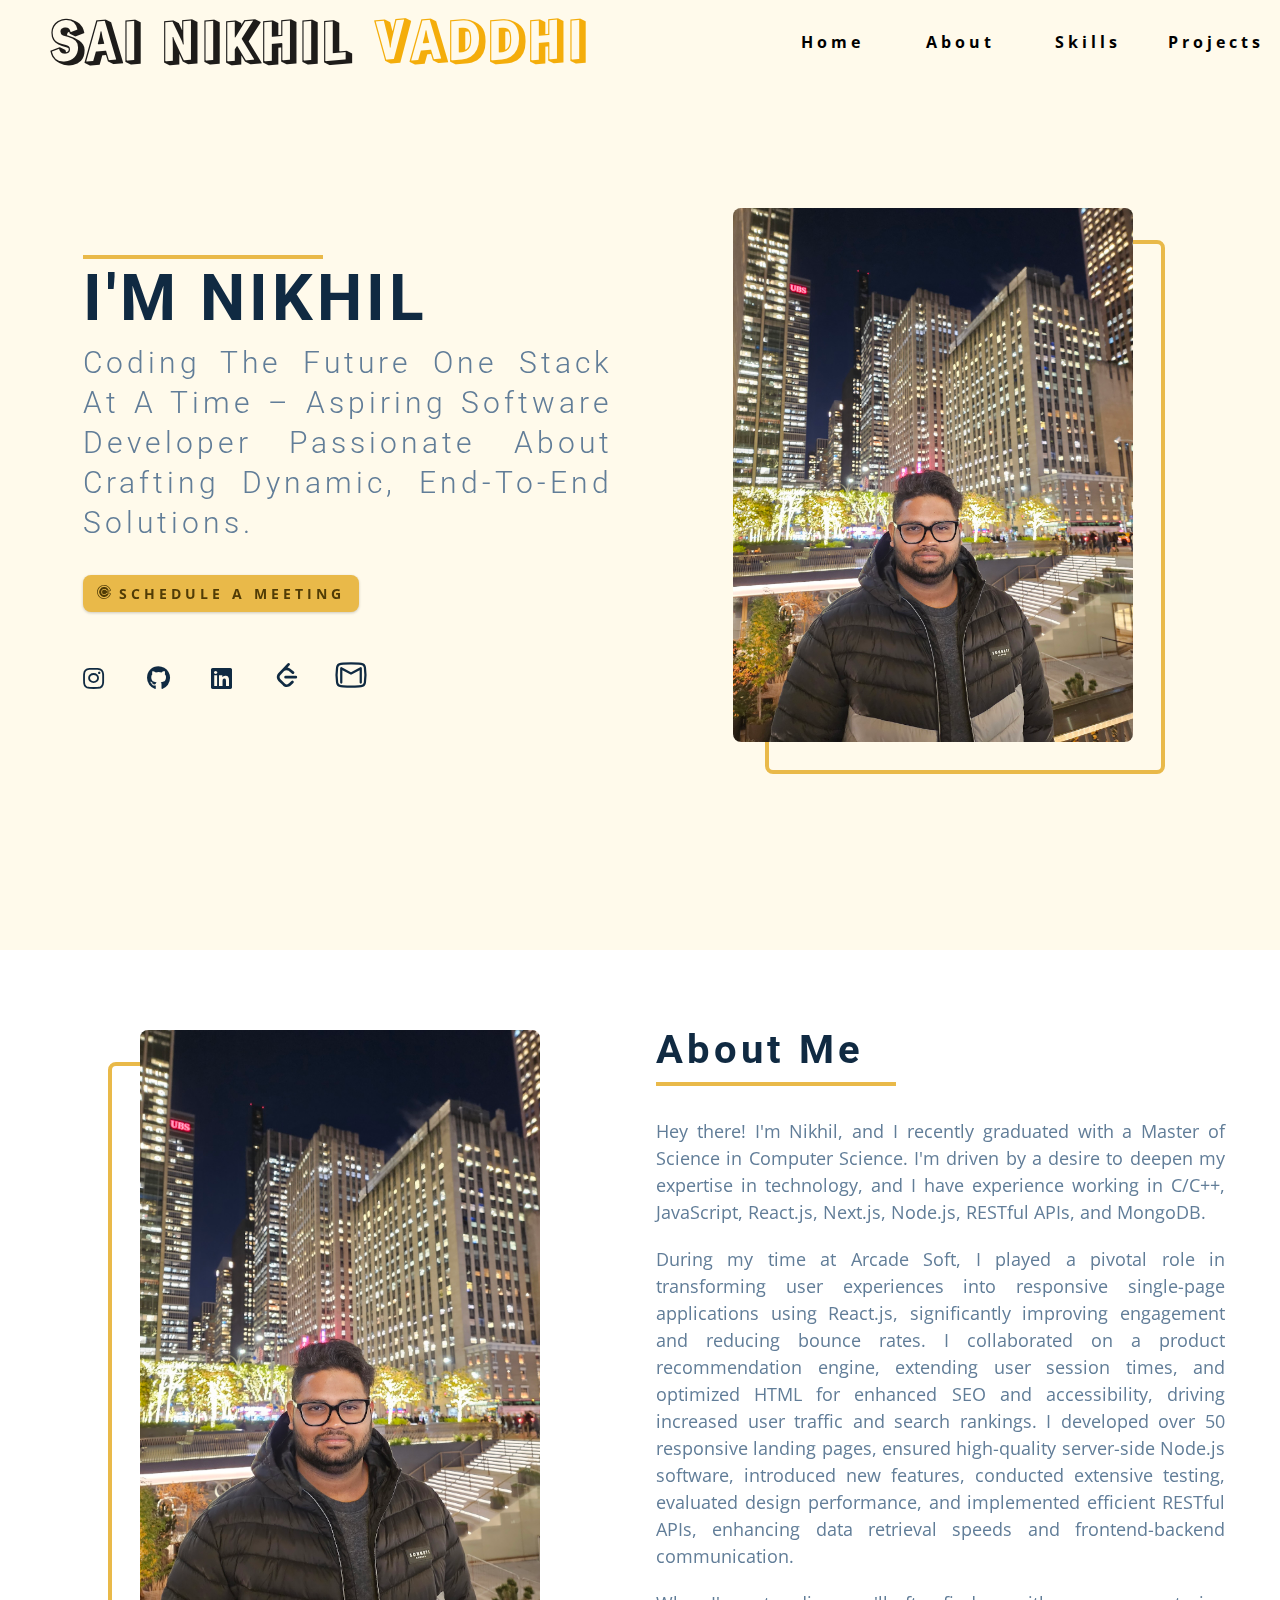
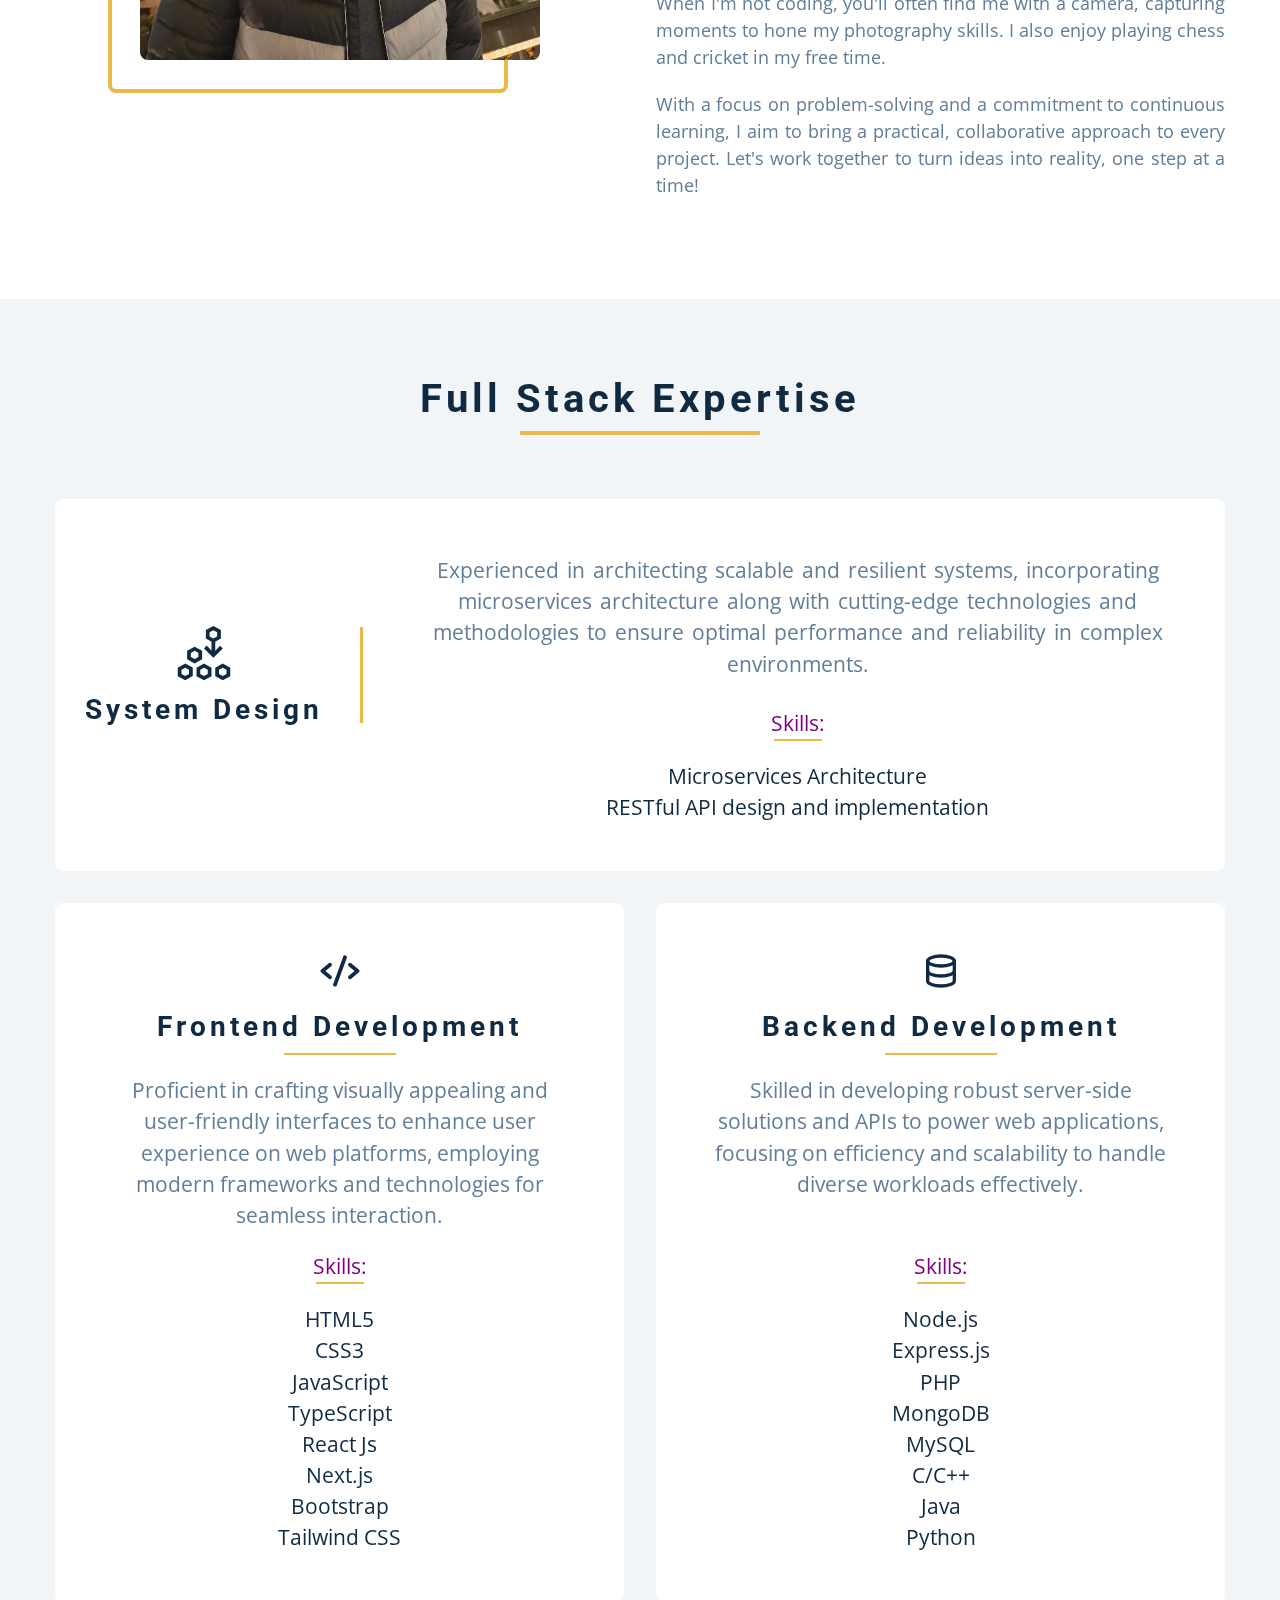
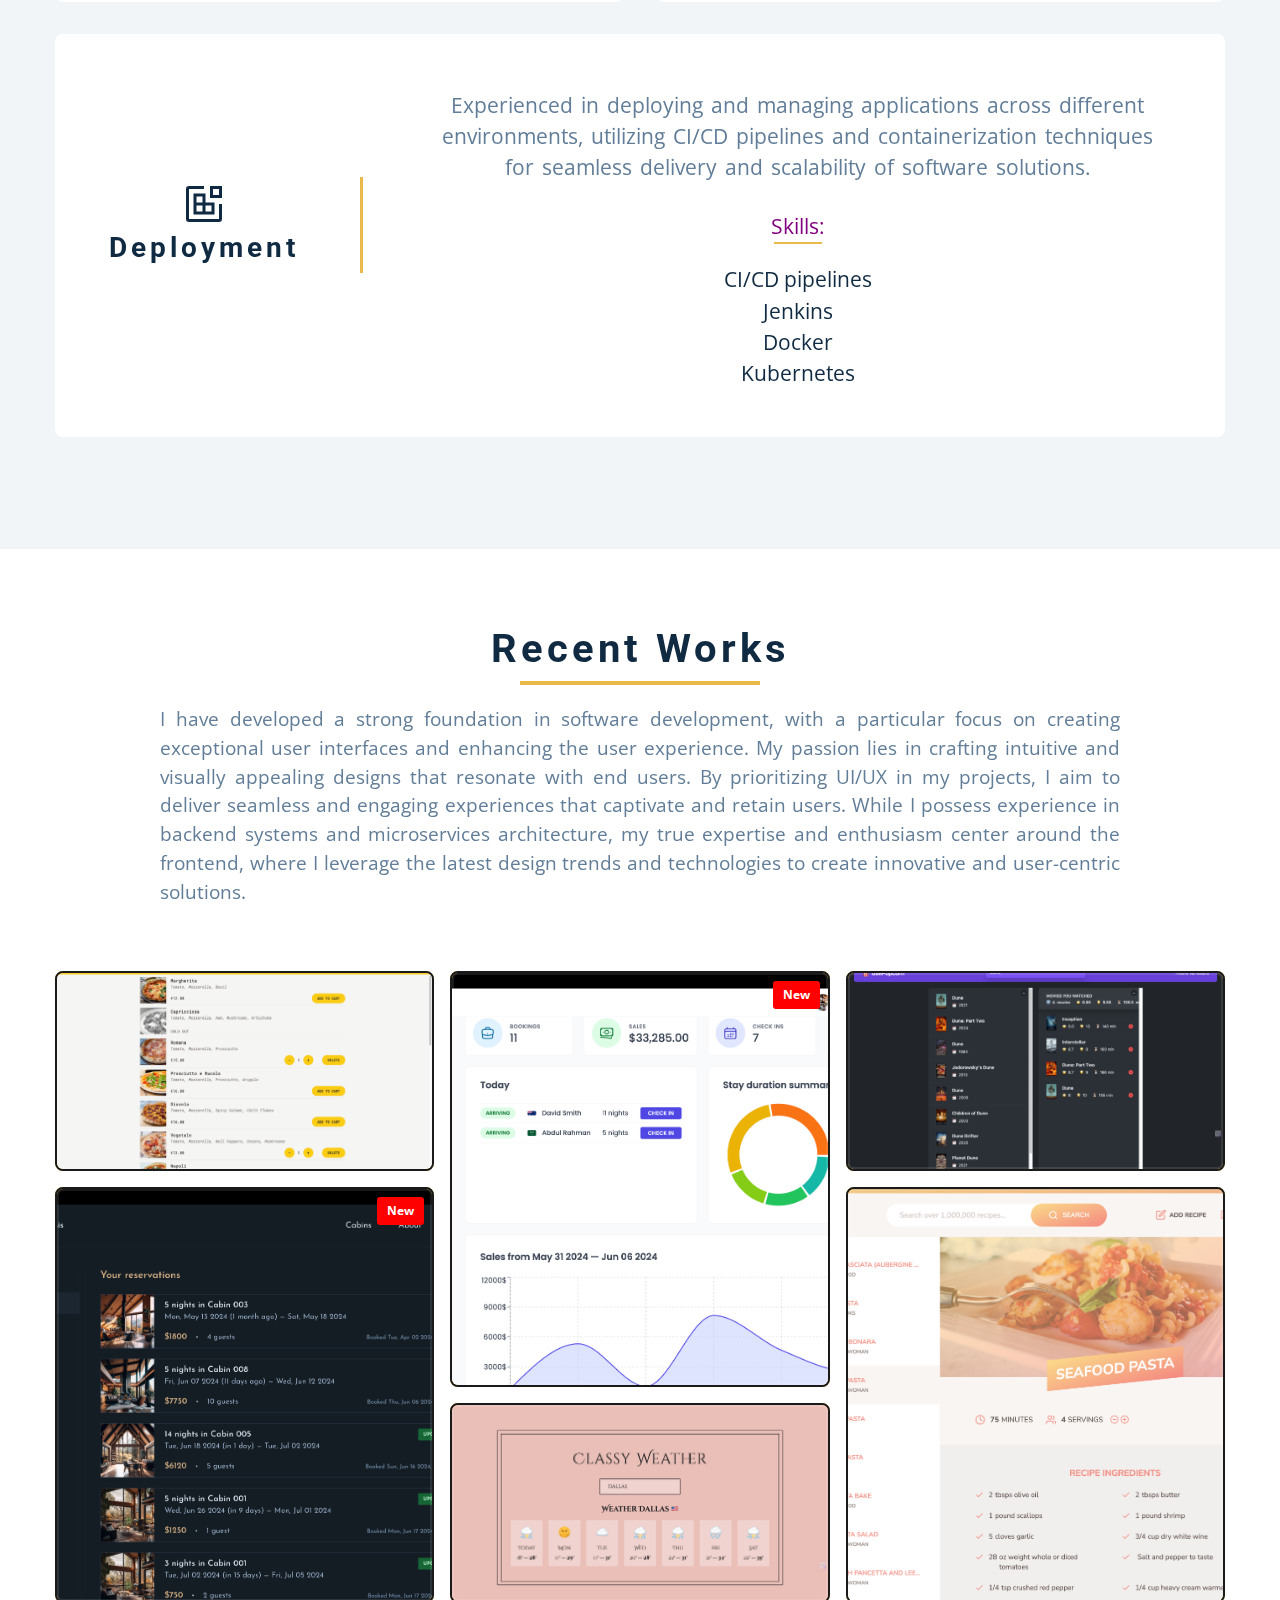
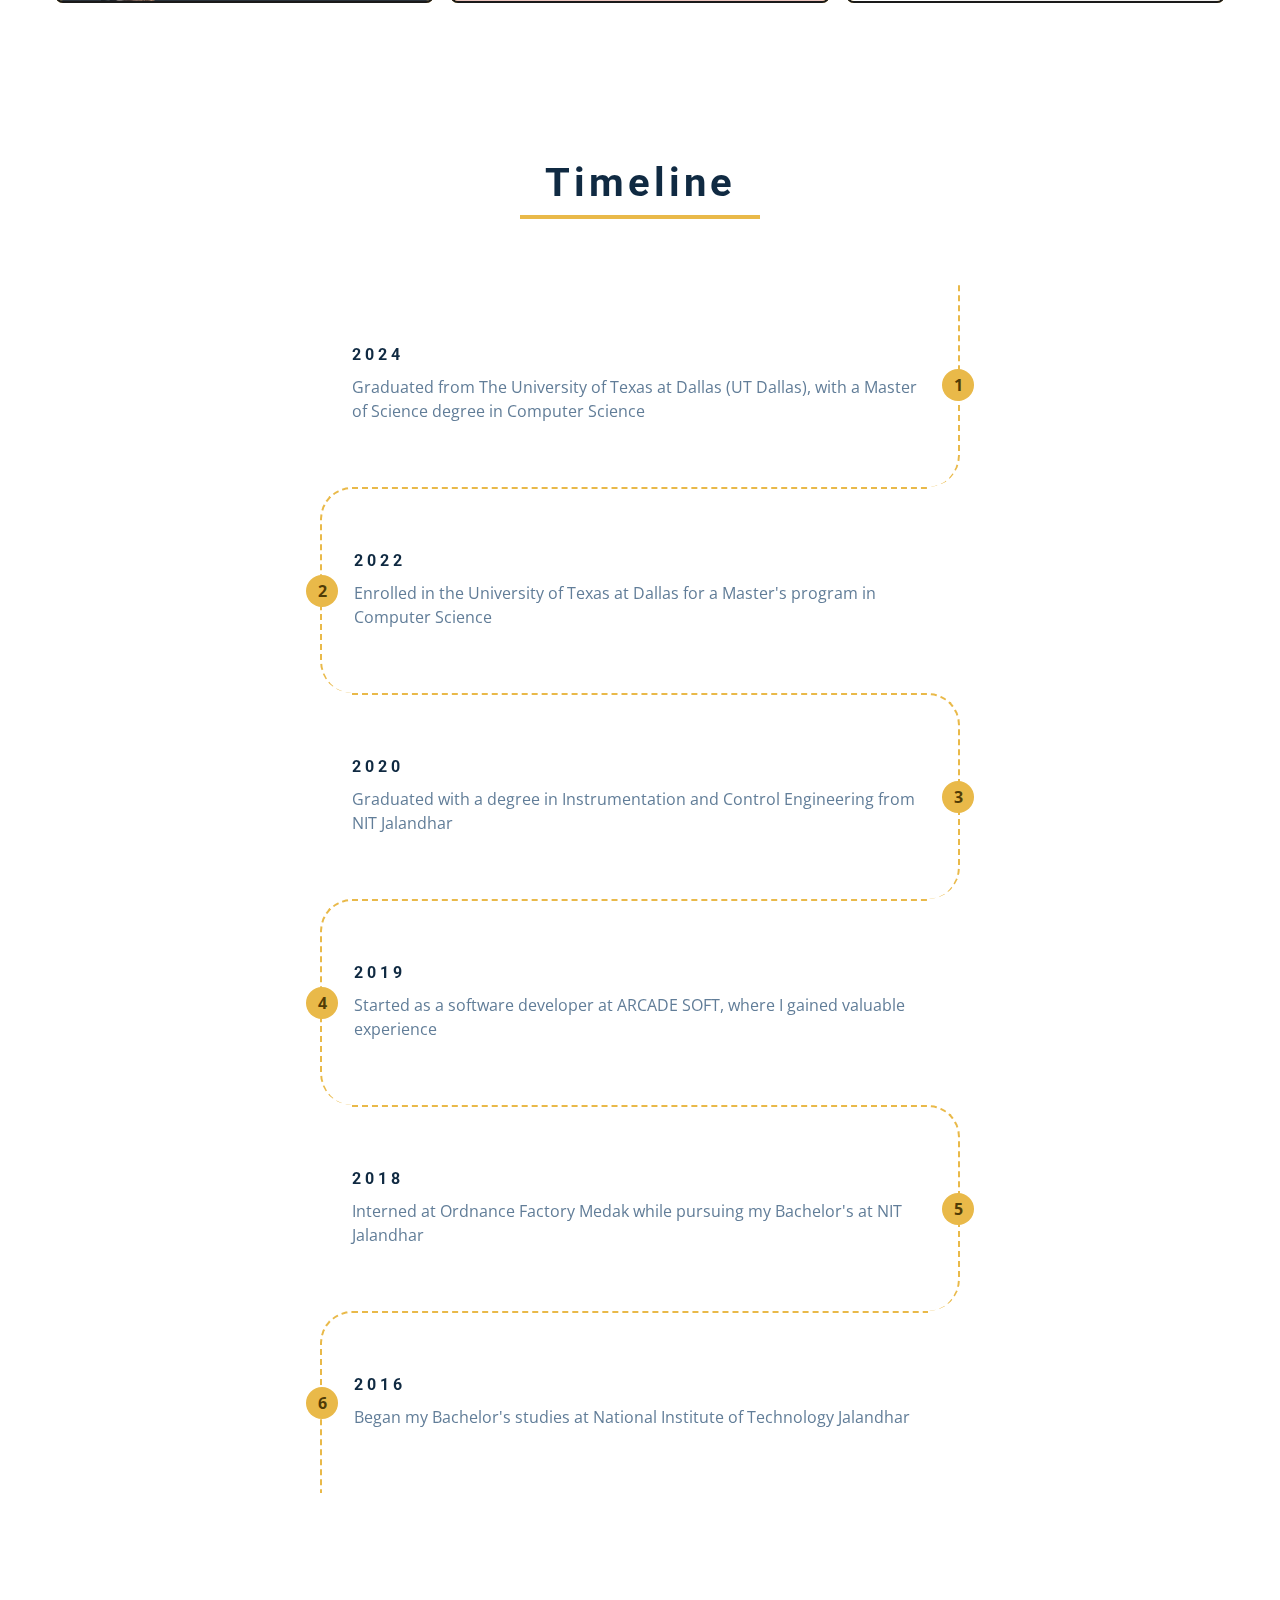
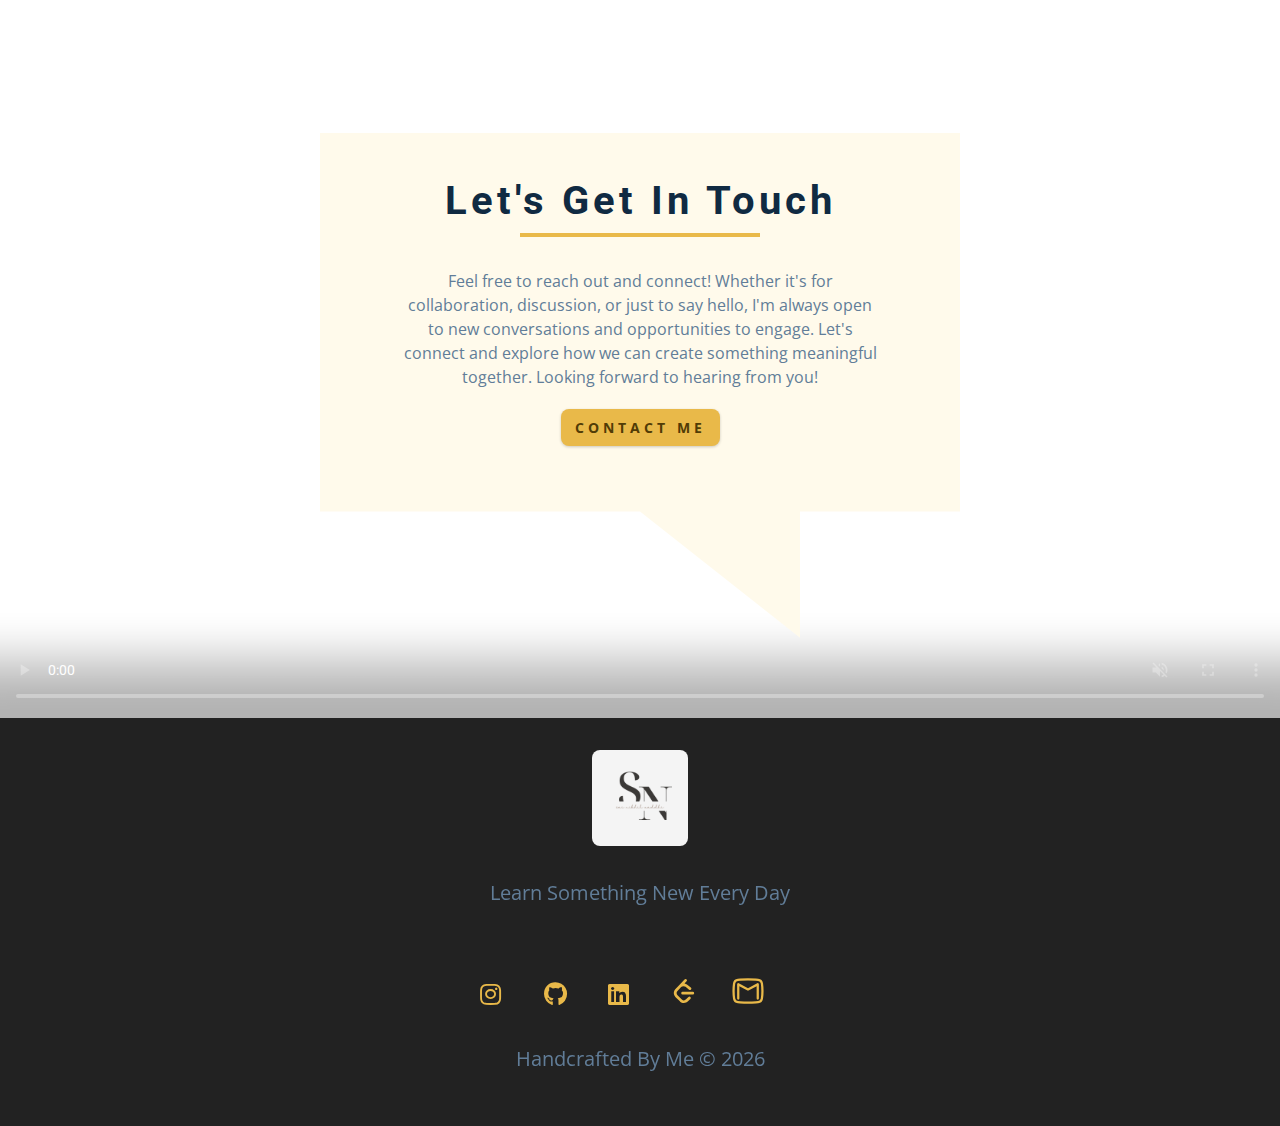
==== commit b410a639: "timeline" ====
--- a/index.html
+++ b/index.html
@@ -613,7 +613,7 @@
         <!-- single timeline item -->
         <article class="timeline-item">
           <h4>2019</h4>
-          <p>Started as a software developer at ARCADE SOFT</p>
+          <p>Started as a software developer at ARCADE SOFT, where I gained valuable experience</p>
           <span class="number">
             4
           </span>
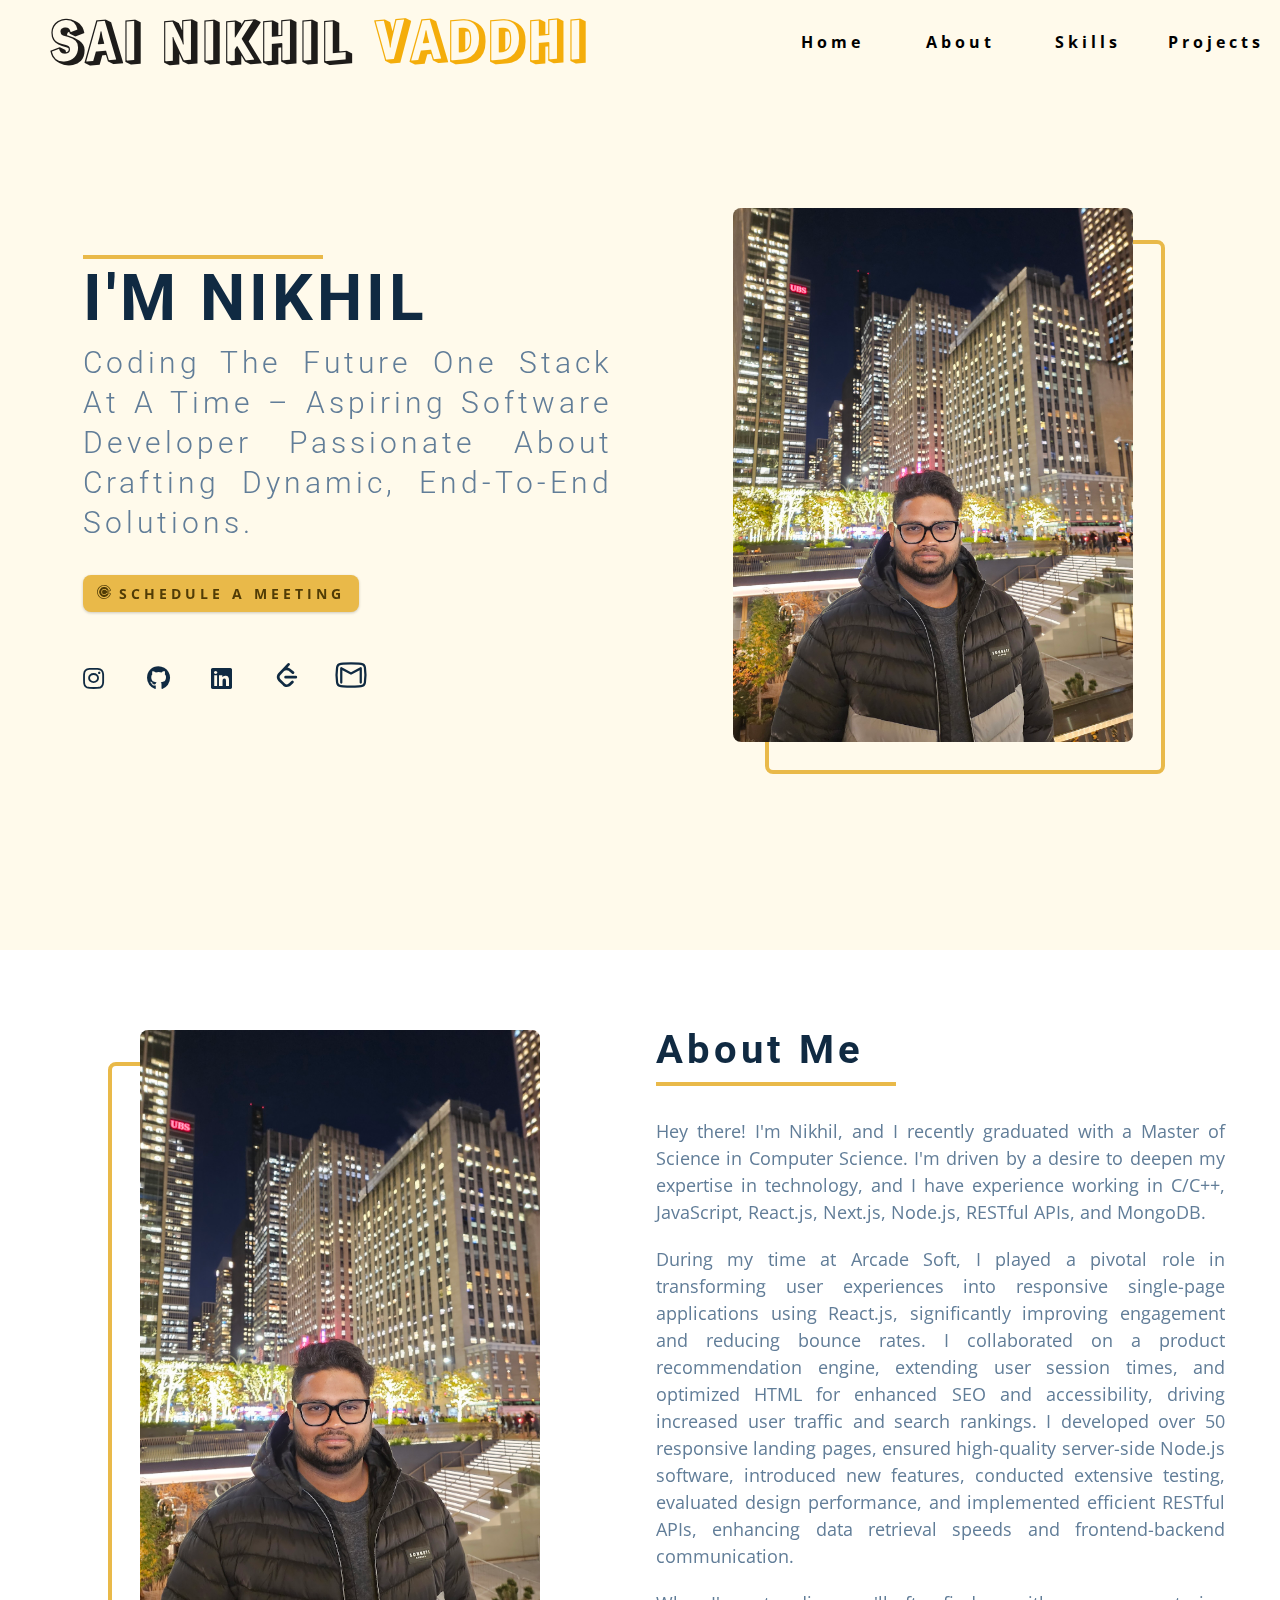
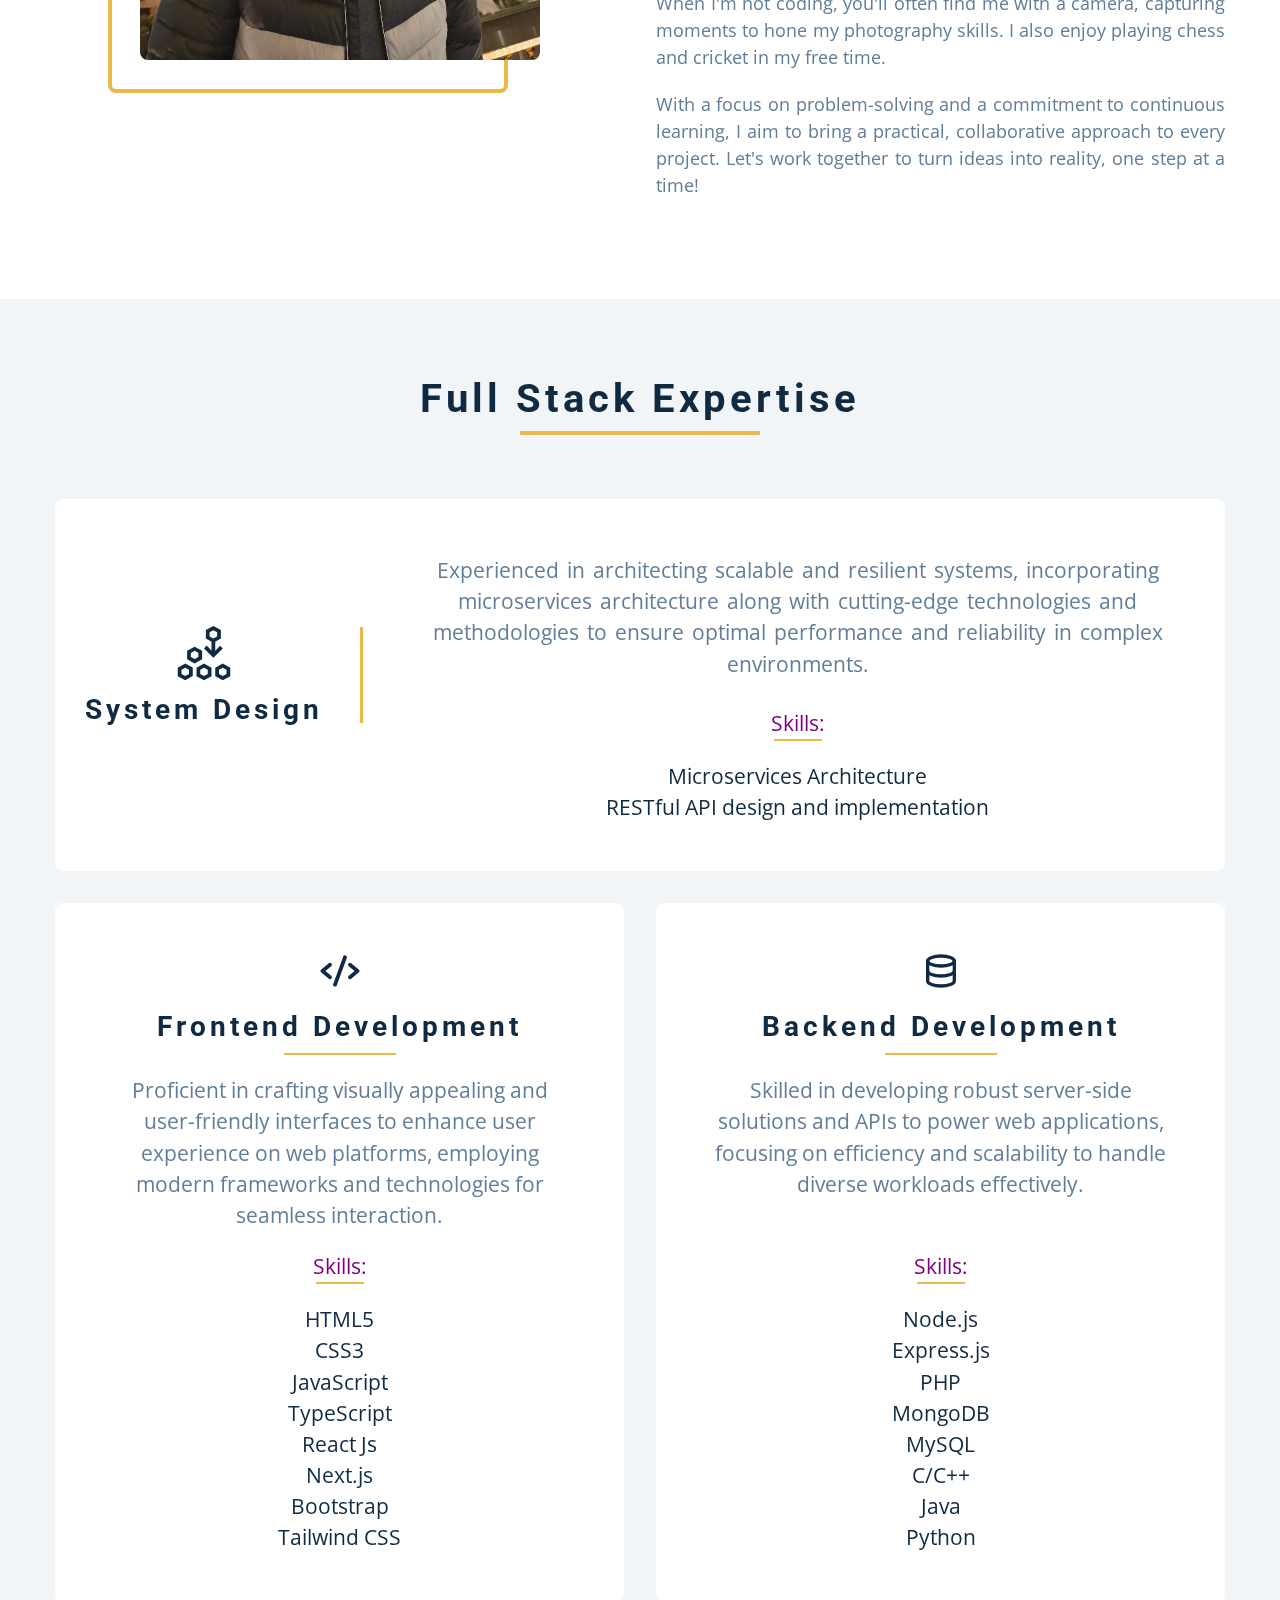
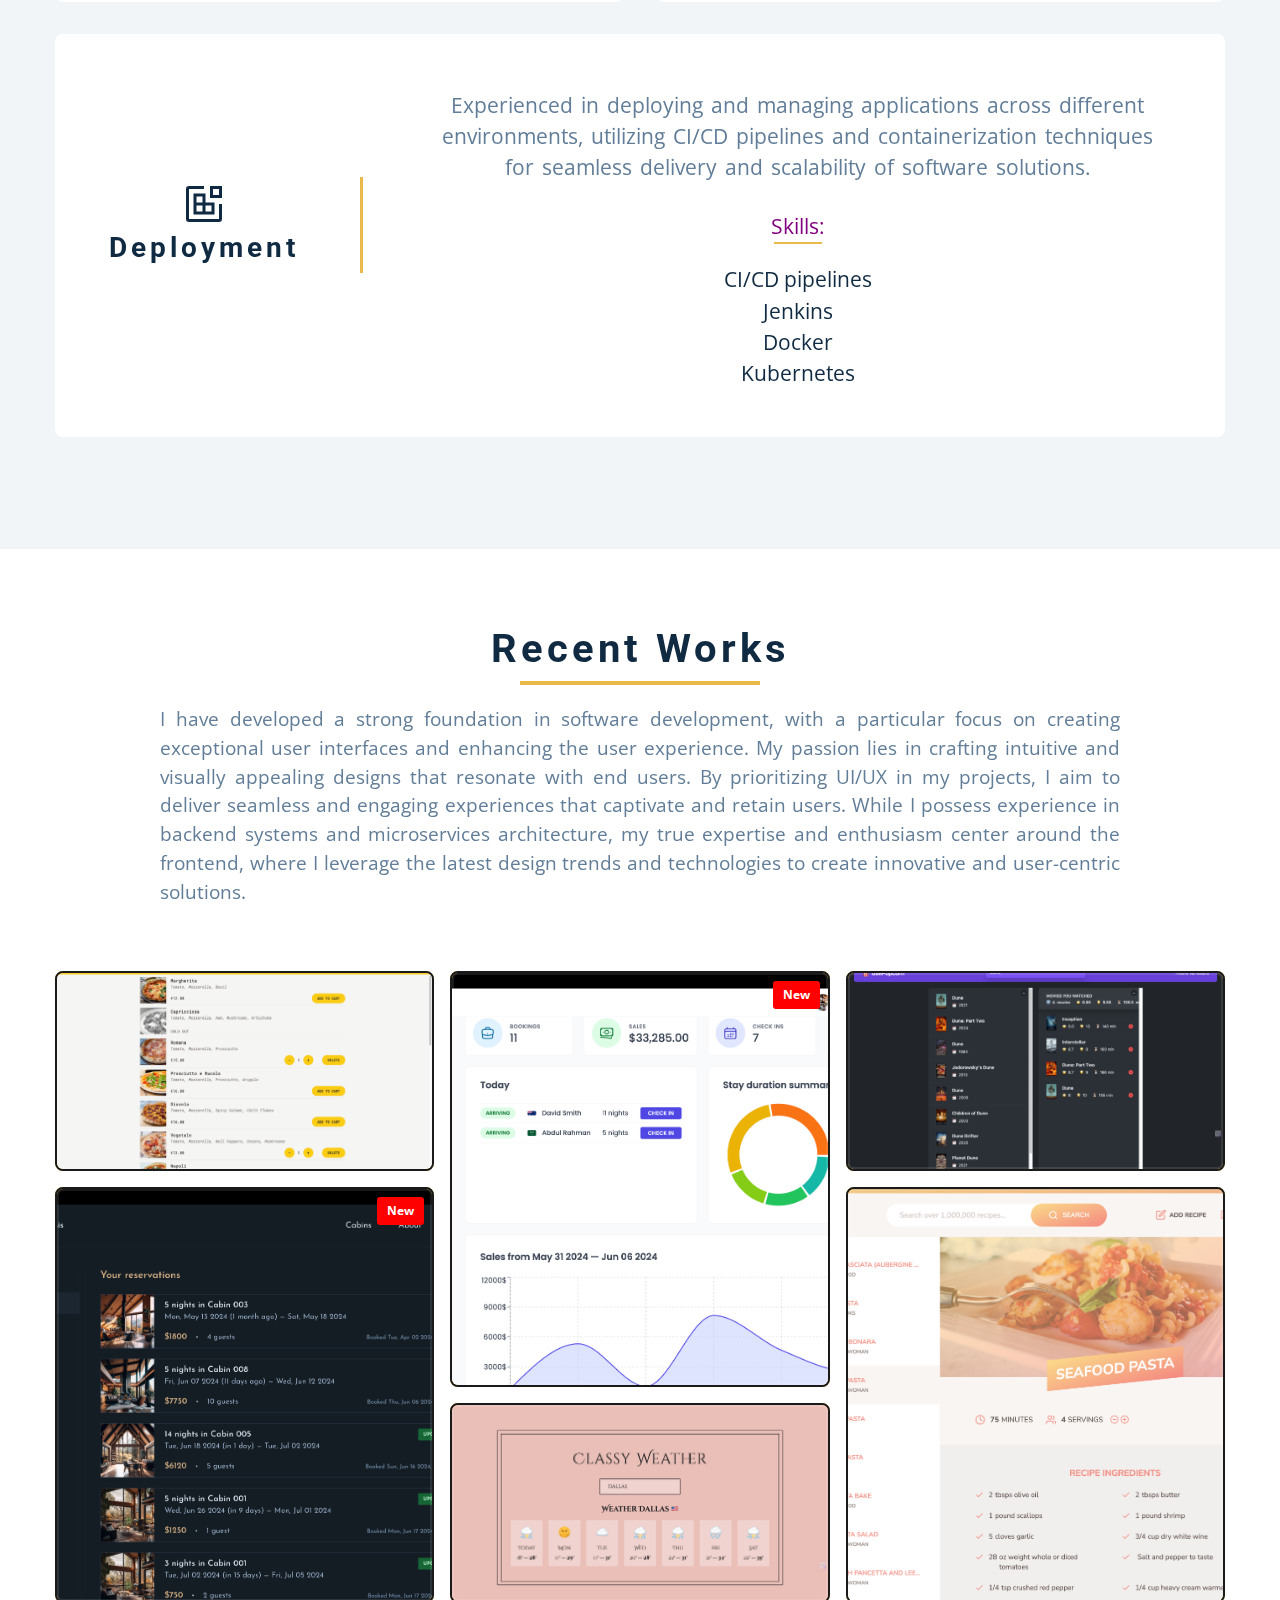
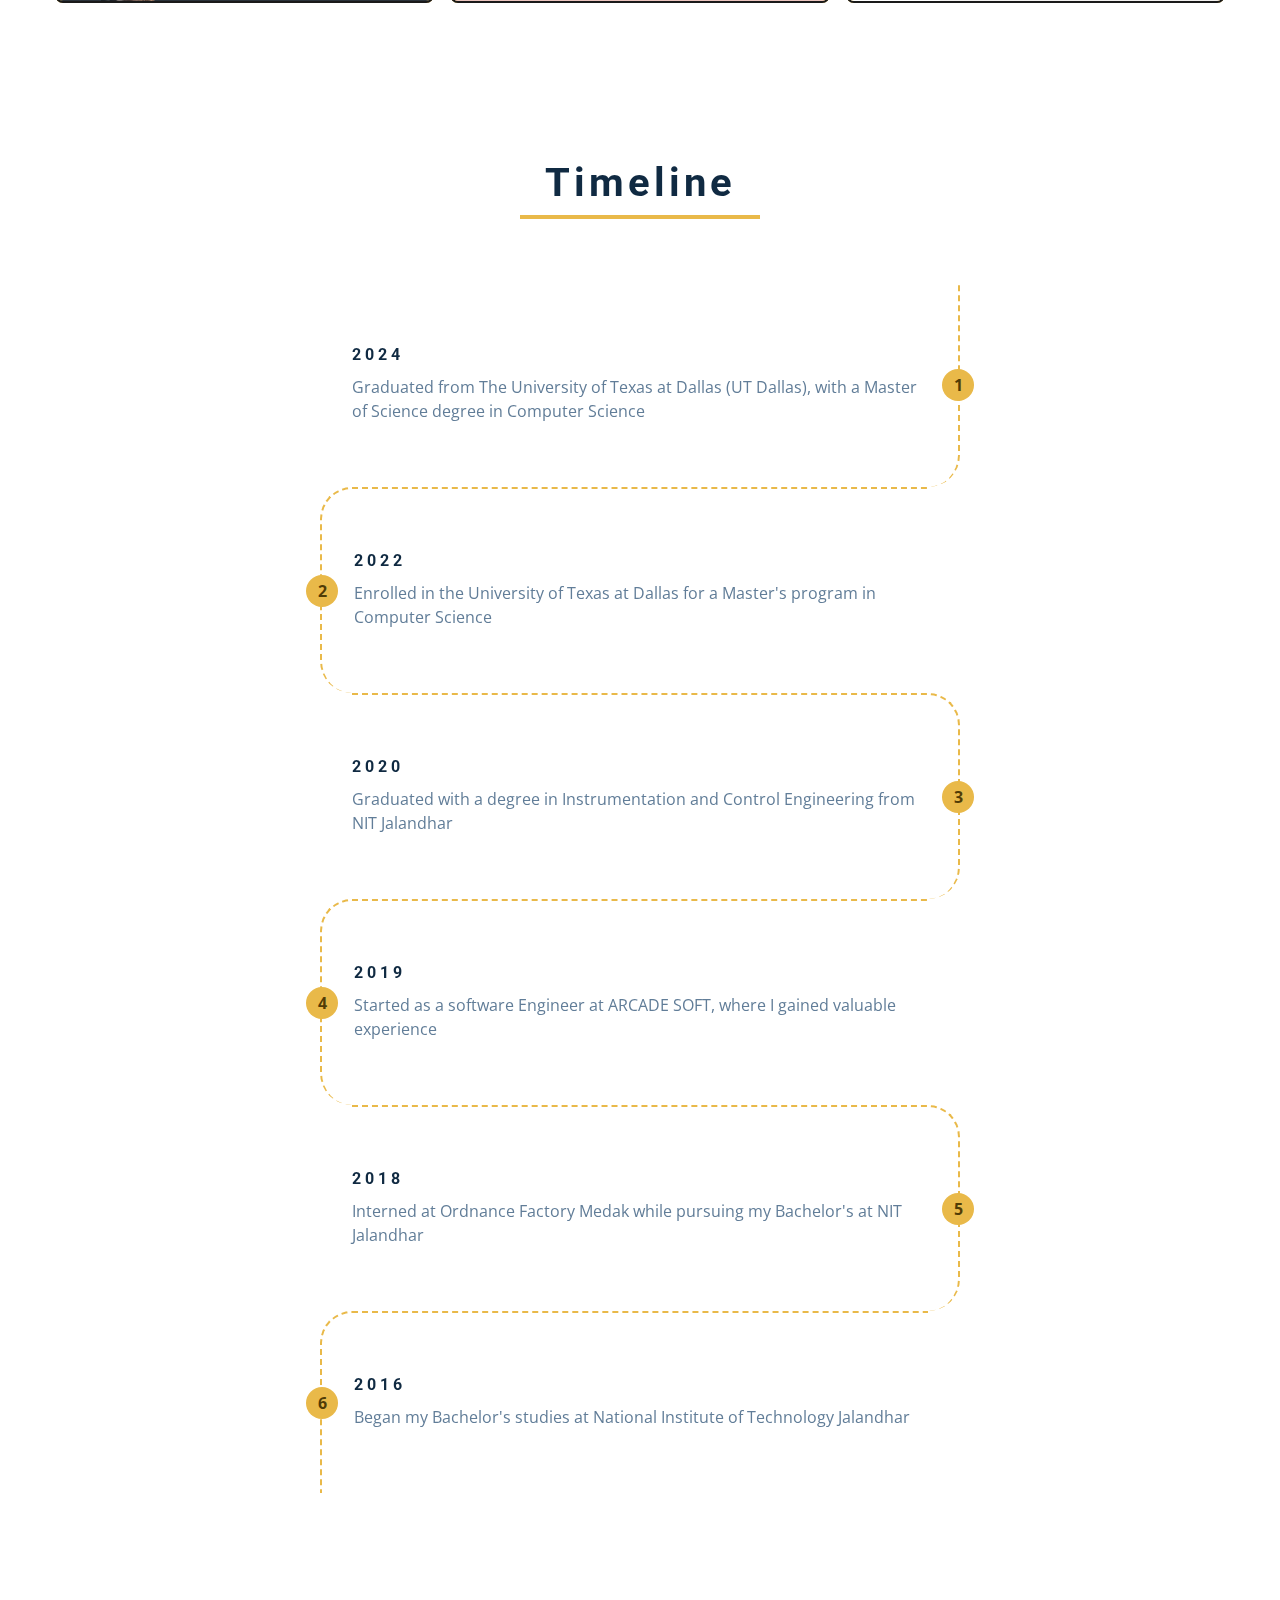
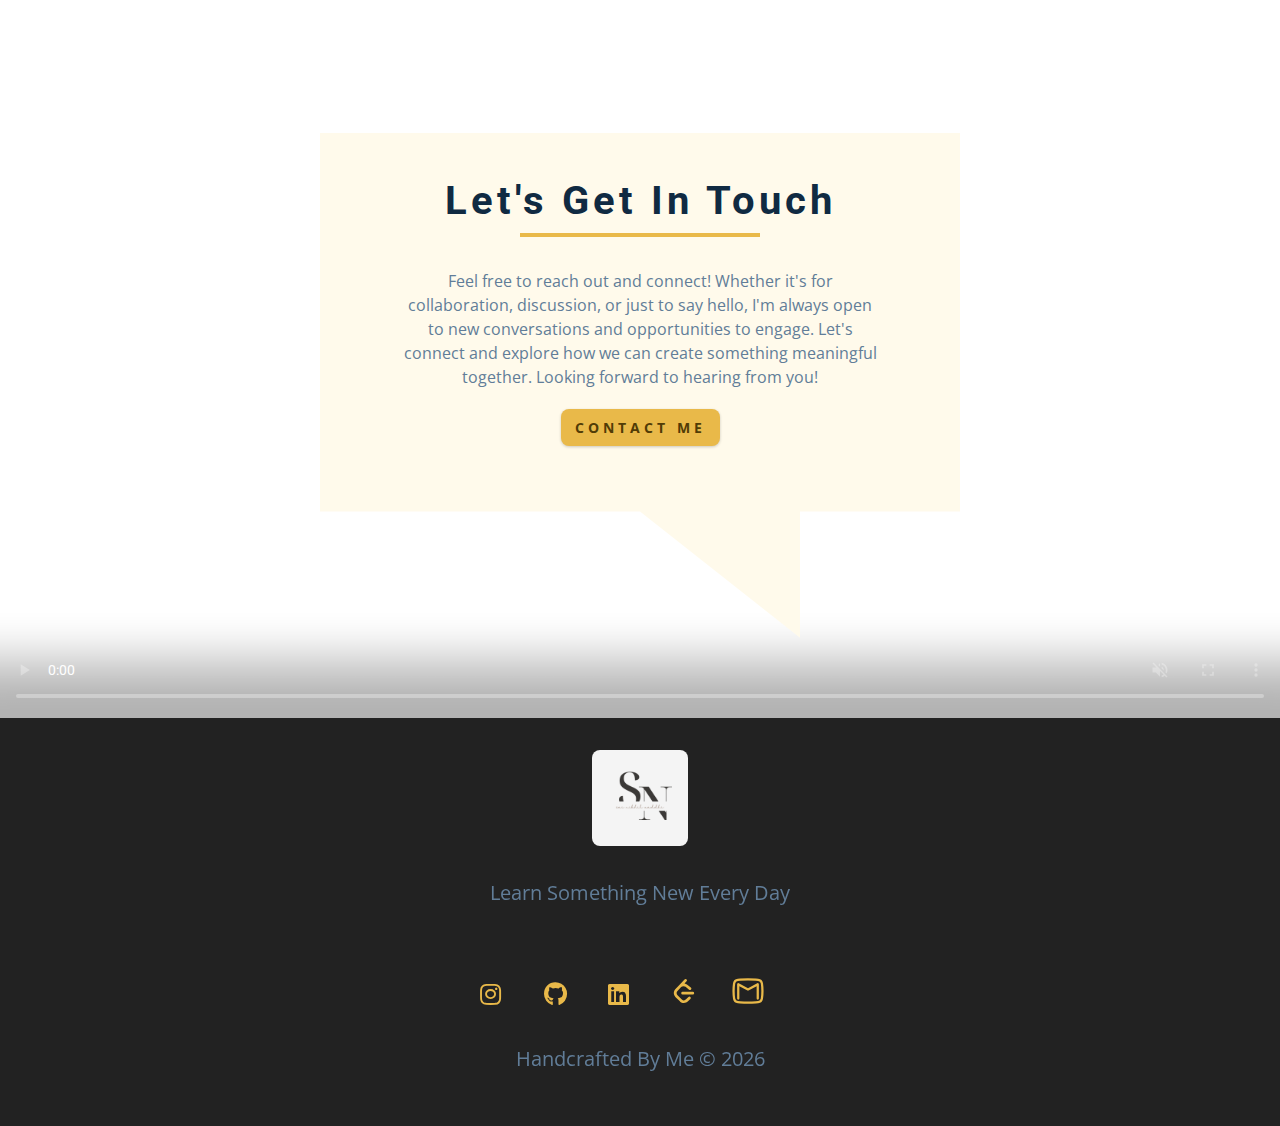
==== commit d6d44a3c: "timeline description changed" ====
--- a/index.html
+++ b/index.html
@@ -613,7 +613,7 @@
         <!-- single timeline item -->
         <article class="timeline-item">
           <h4>2019</h4>
-          <p>Started as a software developer at ARCADE SOFT, where I gained valuable experience</p>
+          <p>Started as a software Engineer at ARCADE SOFT, where I gained valuable experience</p>
           <span class="number">
             4
           </span>
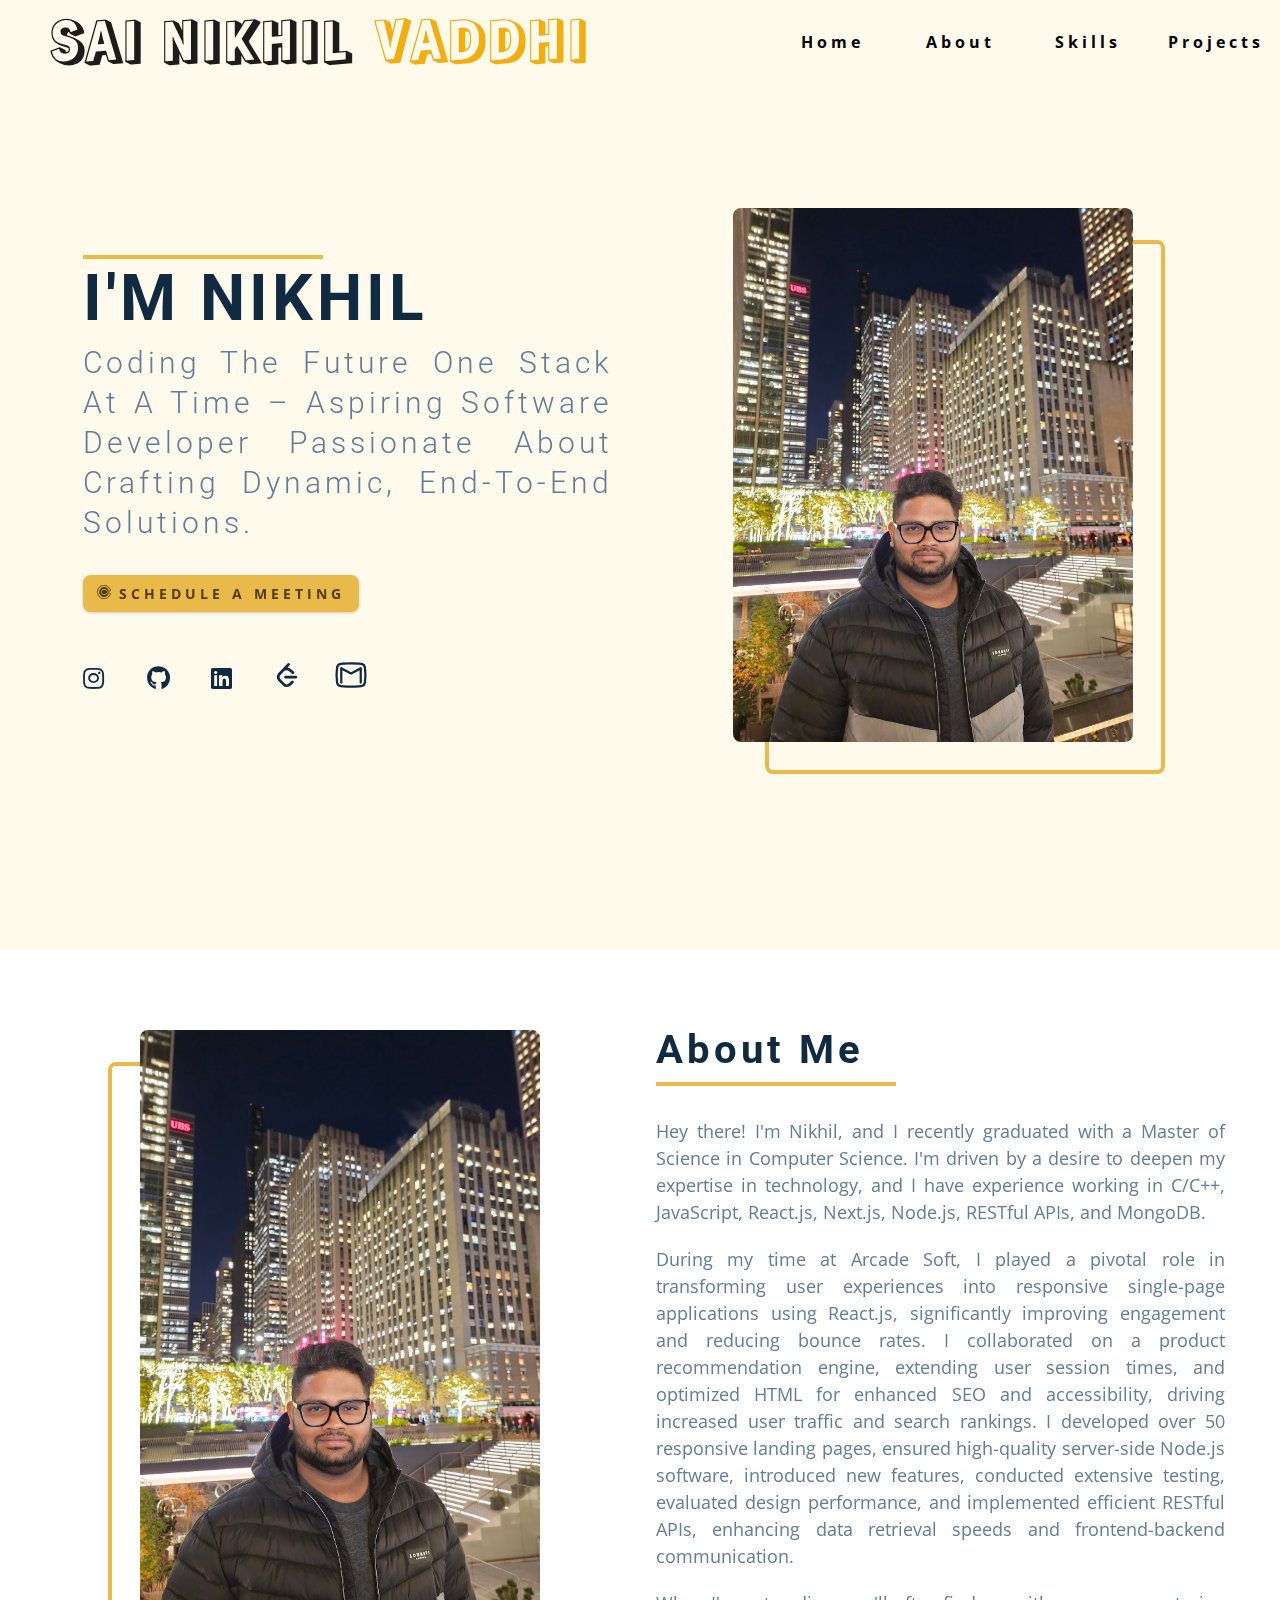
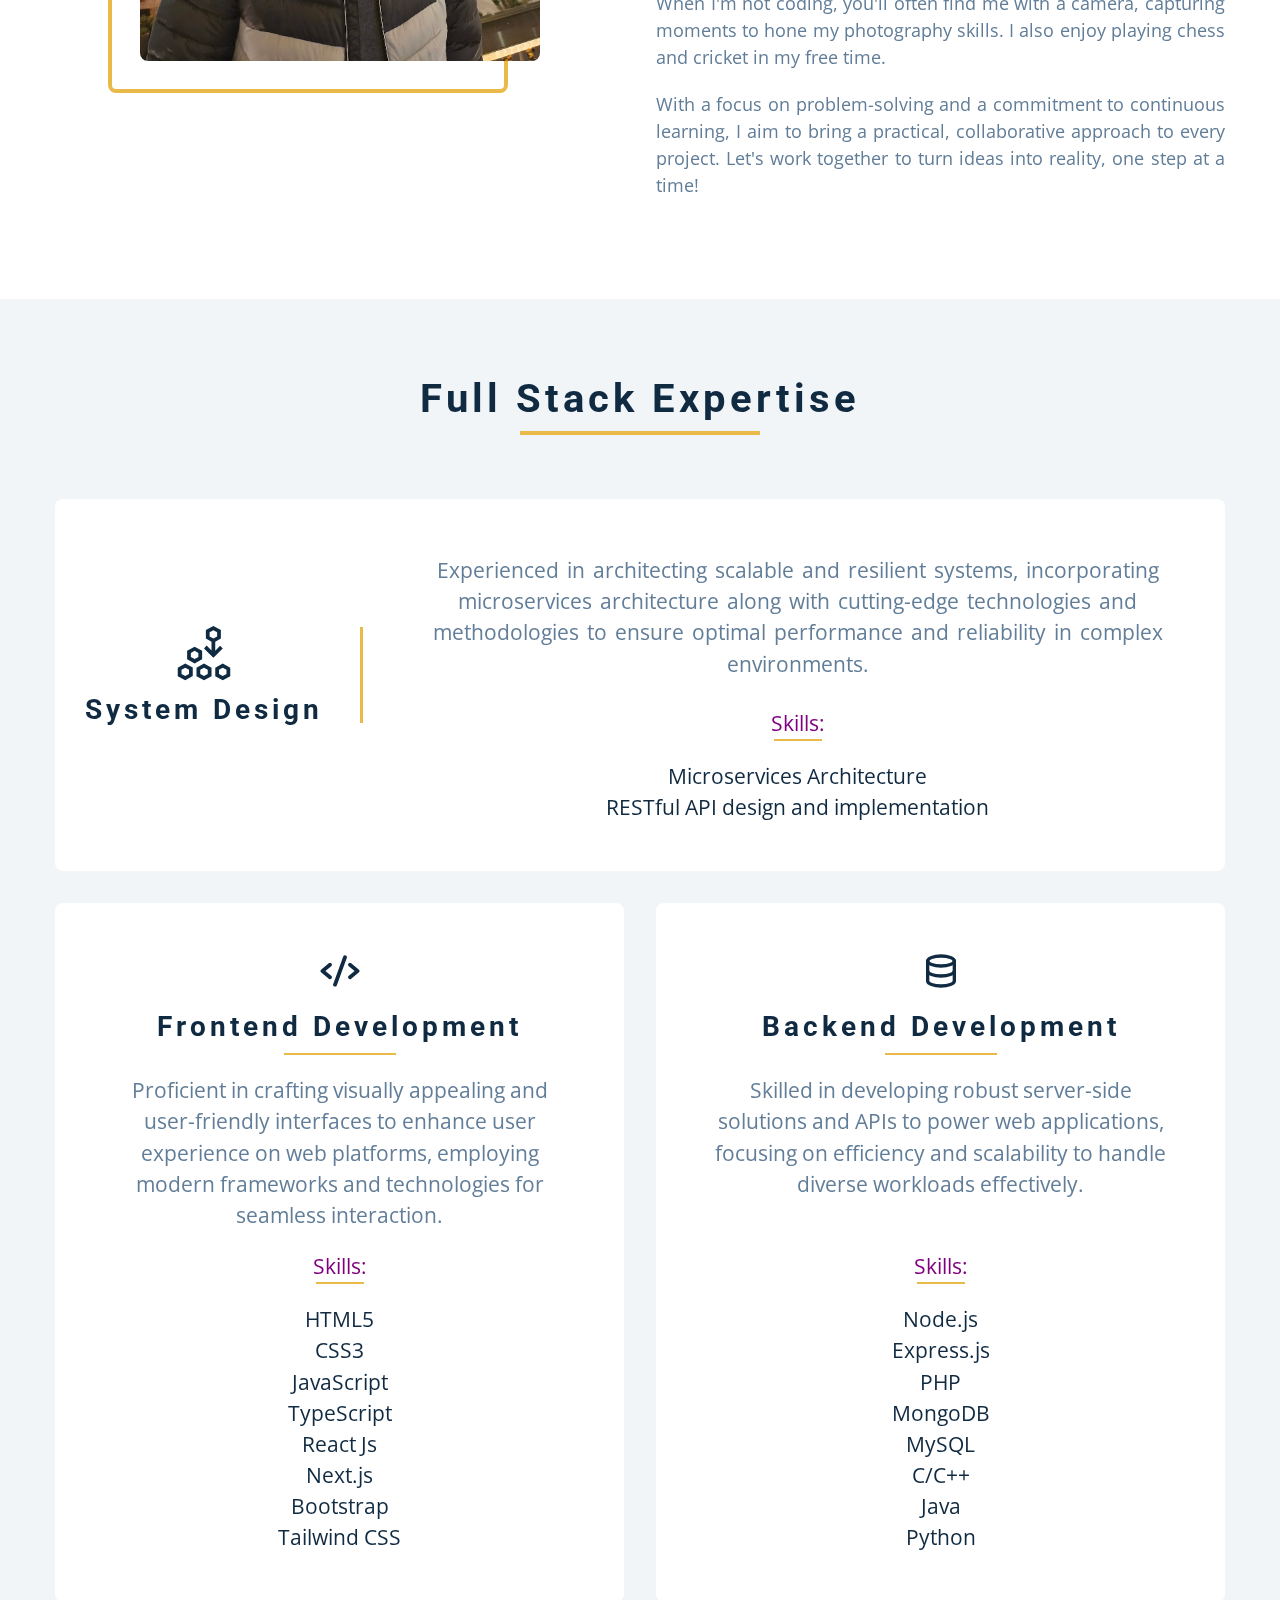
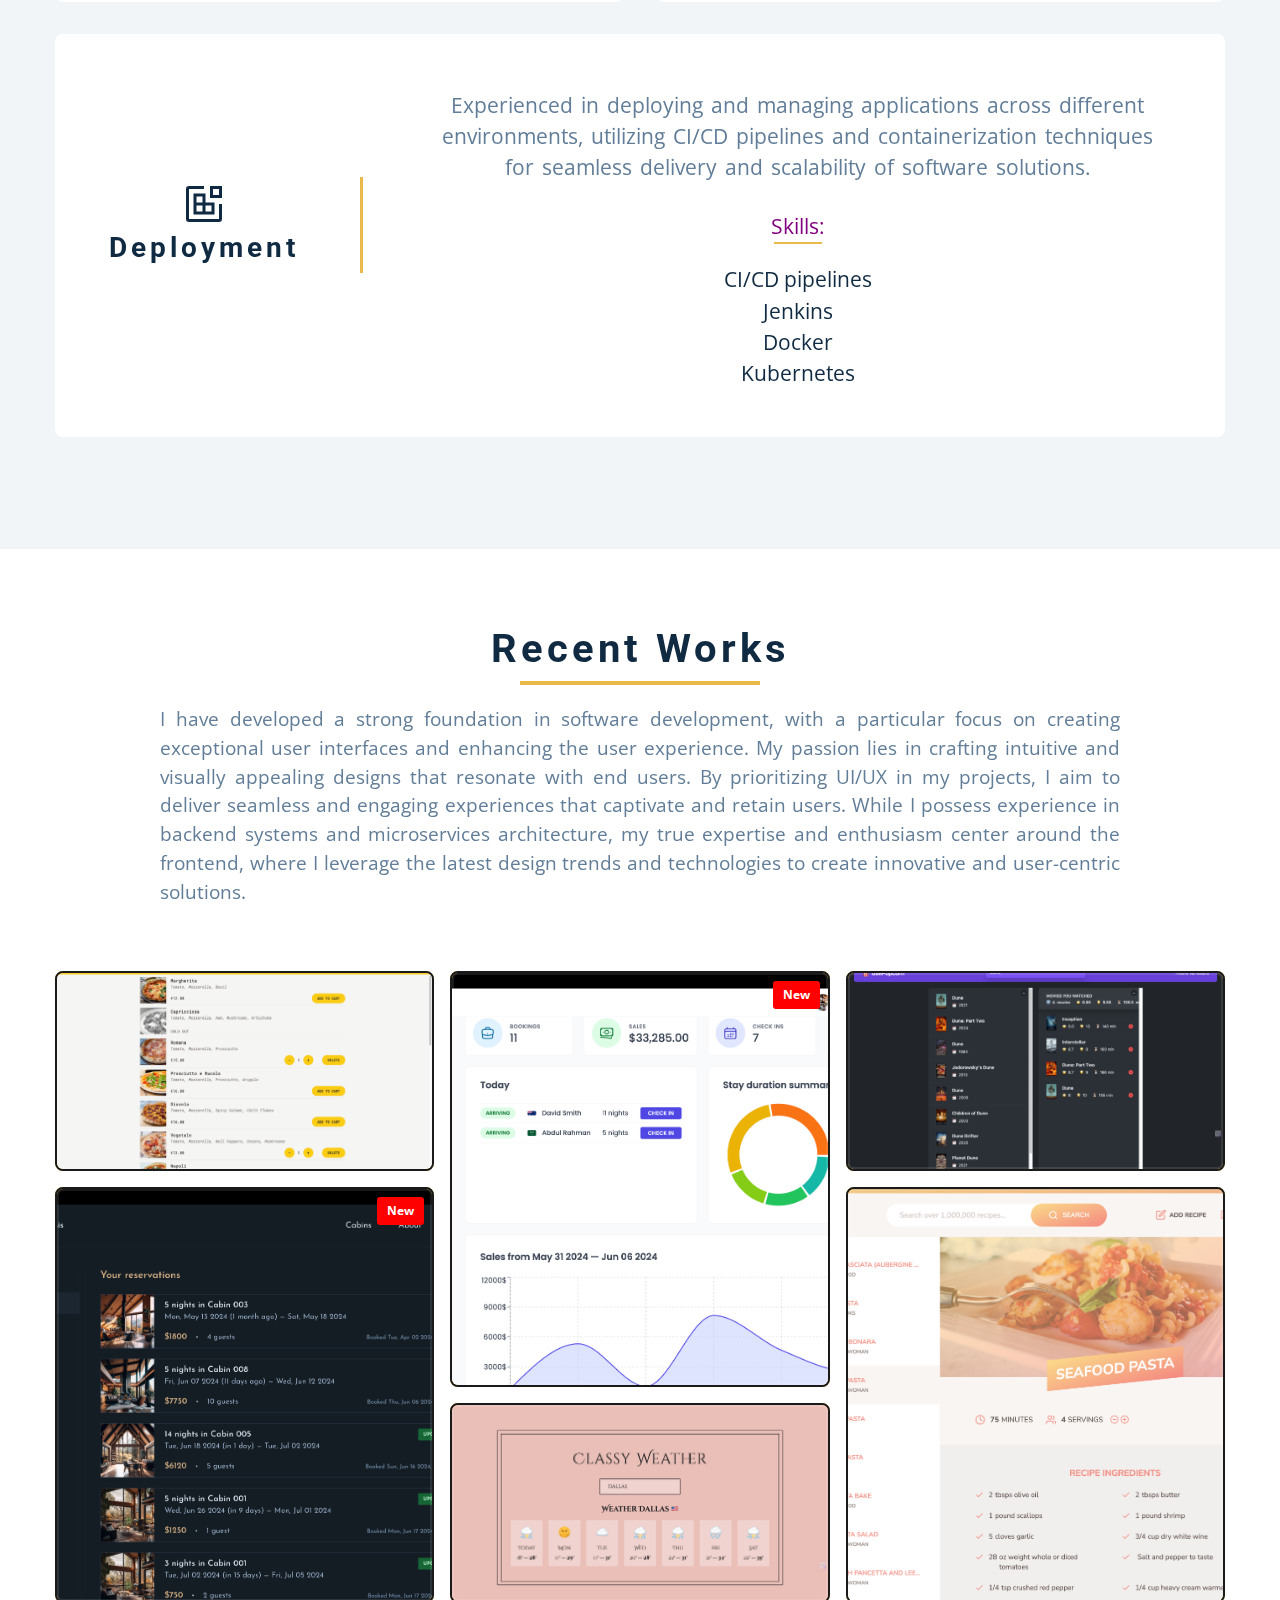
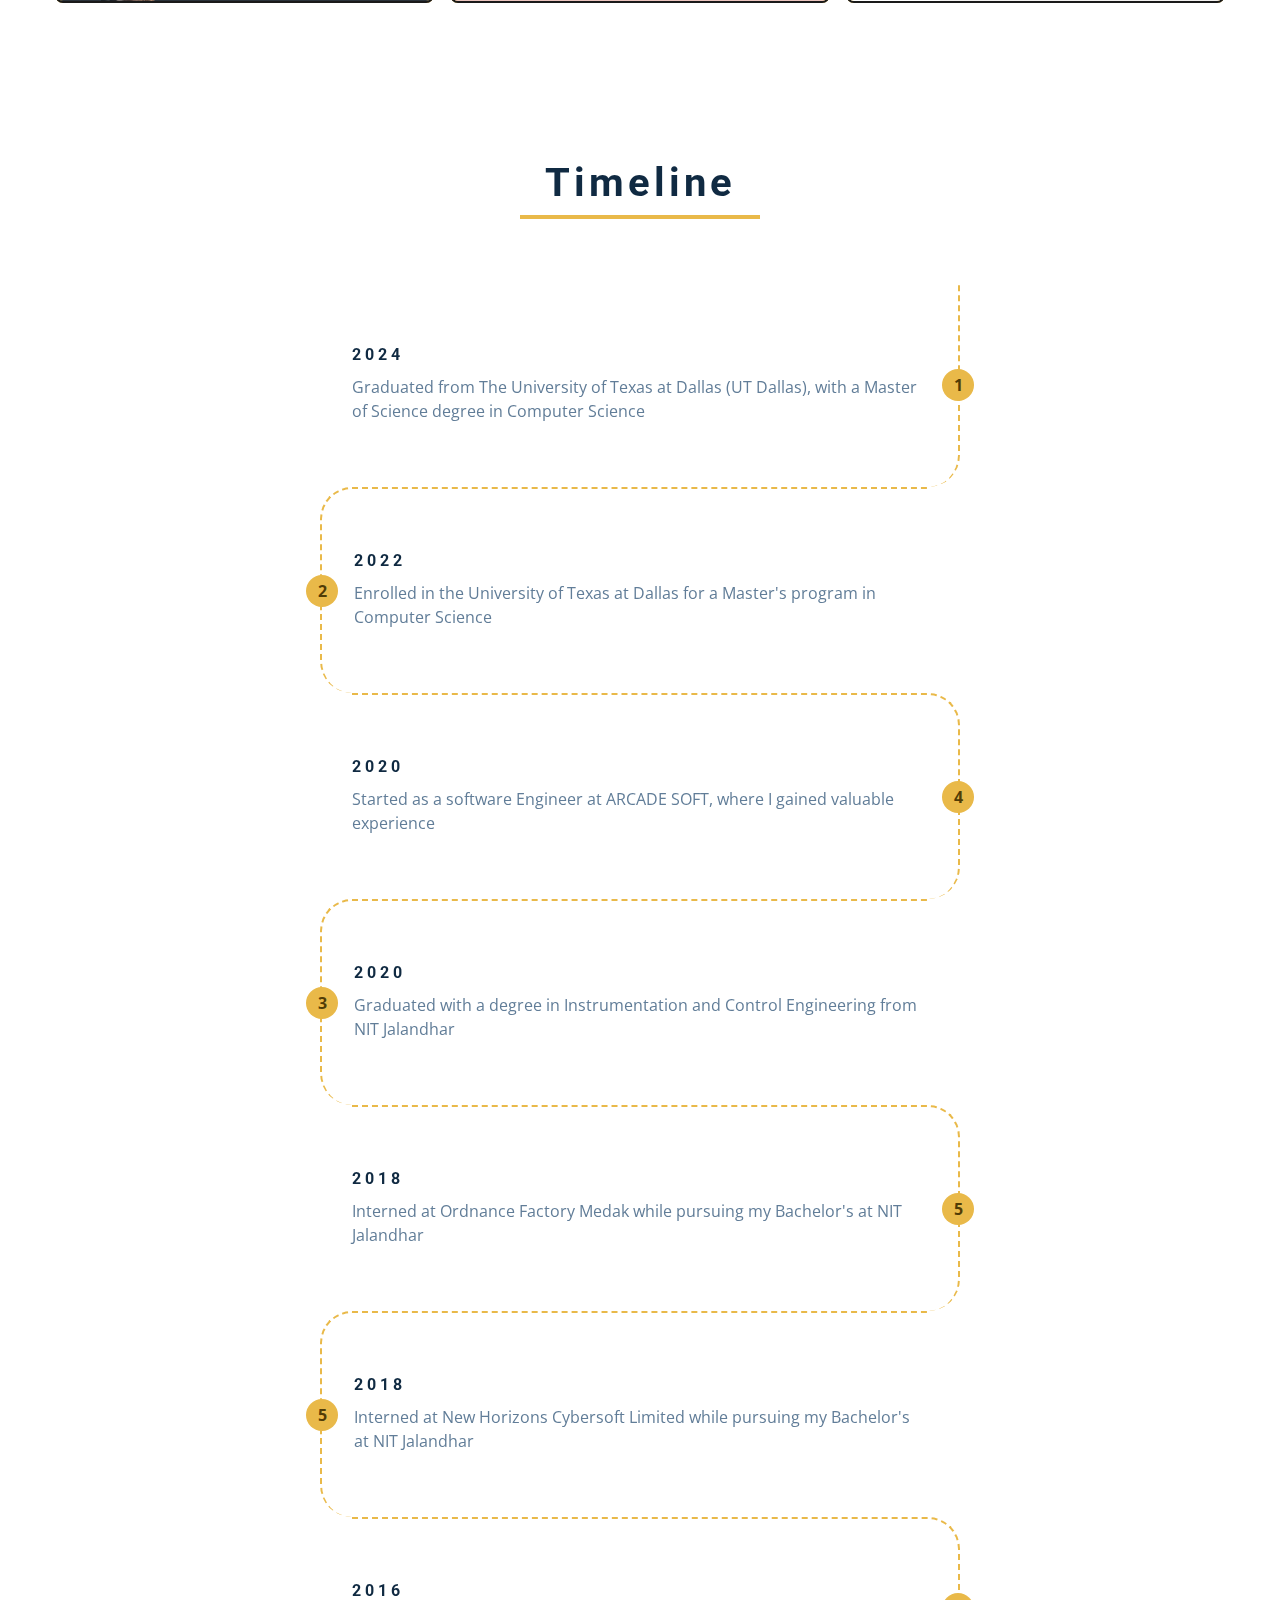
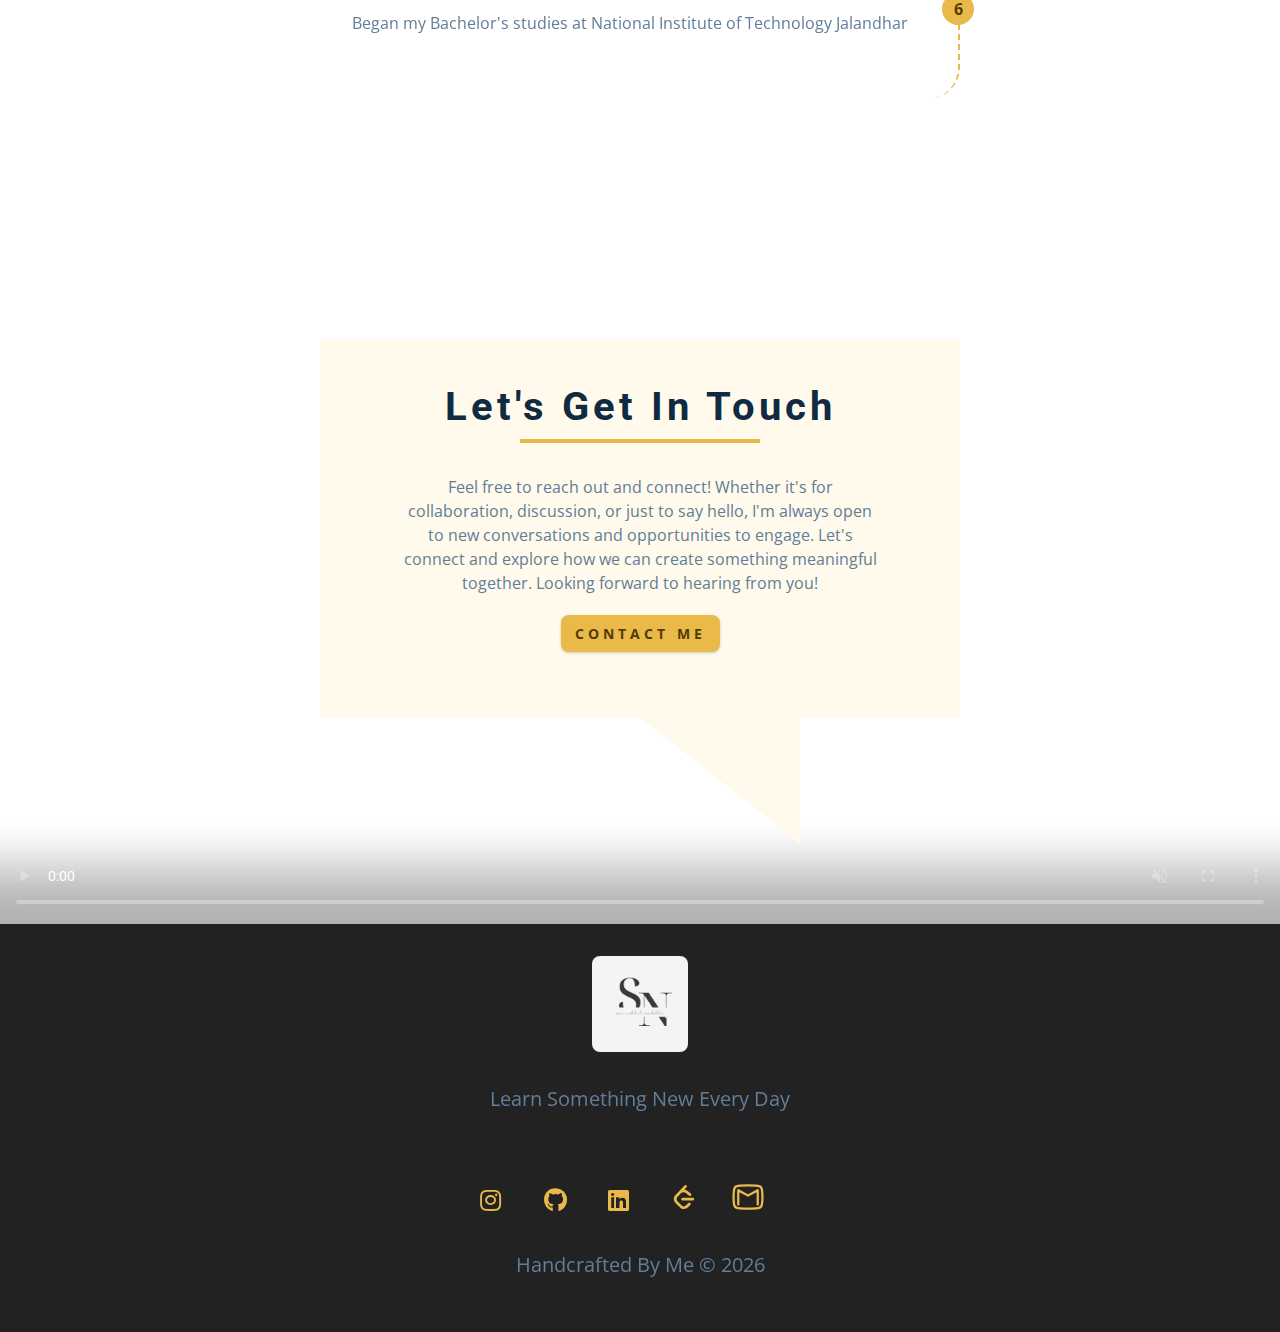
==== commit e17579dc: "changed timeline" ====
--- a/index.html
+++ b/index.html
@@ -601,6 +601,16 @@
                         <!--end of single timeline item -->
                         <!-- single timeline item -->
                         
+        
+        <!-- single timeline item -->
+        <article class="timeline-item">
+          <h4>2020</h4>
+          <p>Started as a software Engineer at ARCADE SOFT, where I gained valuable experience</p>
+          <span class="number">
+            4
+          </span>
+        </article>
+        <!--end of single timeline item -->
         <!-- single timeline item -->
         <article class="timeline-item">
           <h4>2020</h4>
@@ -612,17 +622,17 @@
         <!--end of single timeline item -->
         <!-- single timeline item -->
         <article class="timeline-item">
-          <h4>2019</h4>
-          <p>Started as a software Engineer at ARCADE SOFT, where I gained valuable experience</p>
+          <h4>2018</h4>
+          <p>Interned at Ordnance Factory Medak while pursuing my Bachelor's at NIT Jalandhar</p>
           <span class="number">
-            4
+            5
           </span>
         </article>
         <!--end of single timeline item -->
         <!-- single timeline item -->
         <article class="timeline-item">
           <h4>2018</h4>
-          <p>Interned at Ordnance Factory Medak while pursuing my Bachelor's at NIT Jalandhar</p>
+          <p>Interned at New Horizons Cybersoft Limited while pursuing my Bachelor's at NIT Jalandhar</p>
           <span class="number">
             5
           </span>
--- a/css/styles.css
+++ b/css/styles.css
@@ -514,7 +514,7 @@
   position: relative;
 }
 .hero-photo-2 {
-  height: 39.4rem;
+  height: 80%;
   max-width: 25rem;
   max-height: 50rem;
   -o-object-fit: cover;
@@ -554,8 +554,16 @@
     position: relative;
   }
   .about-img::before {
+    /* height: 80%; */
+
+    content: "";
+    position: absolute;
+    width: 100%;
+    height: 80%;
+    border: 0.25rem solid var(--clr-primary-5);
+    top: 2rem;
     left: -2rem;
-    height: 80%;
+    border-radius: var(--radius);
   }
   .about-info {
     align-self: center;
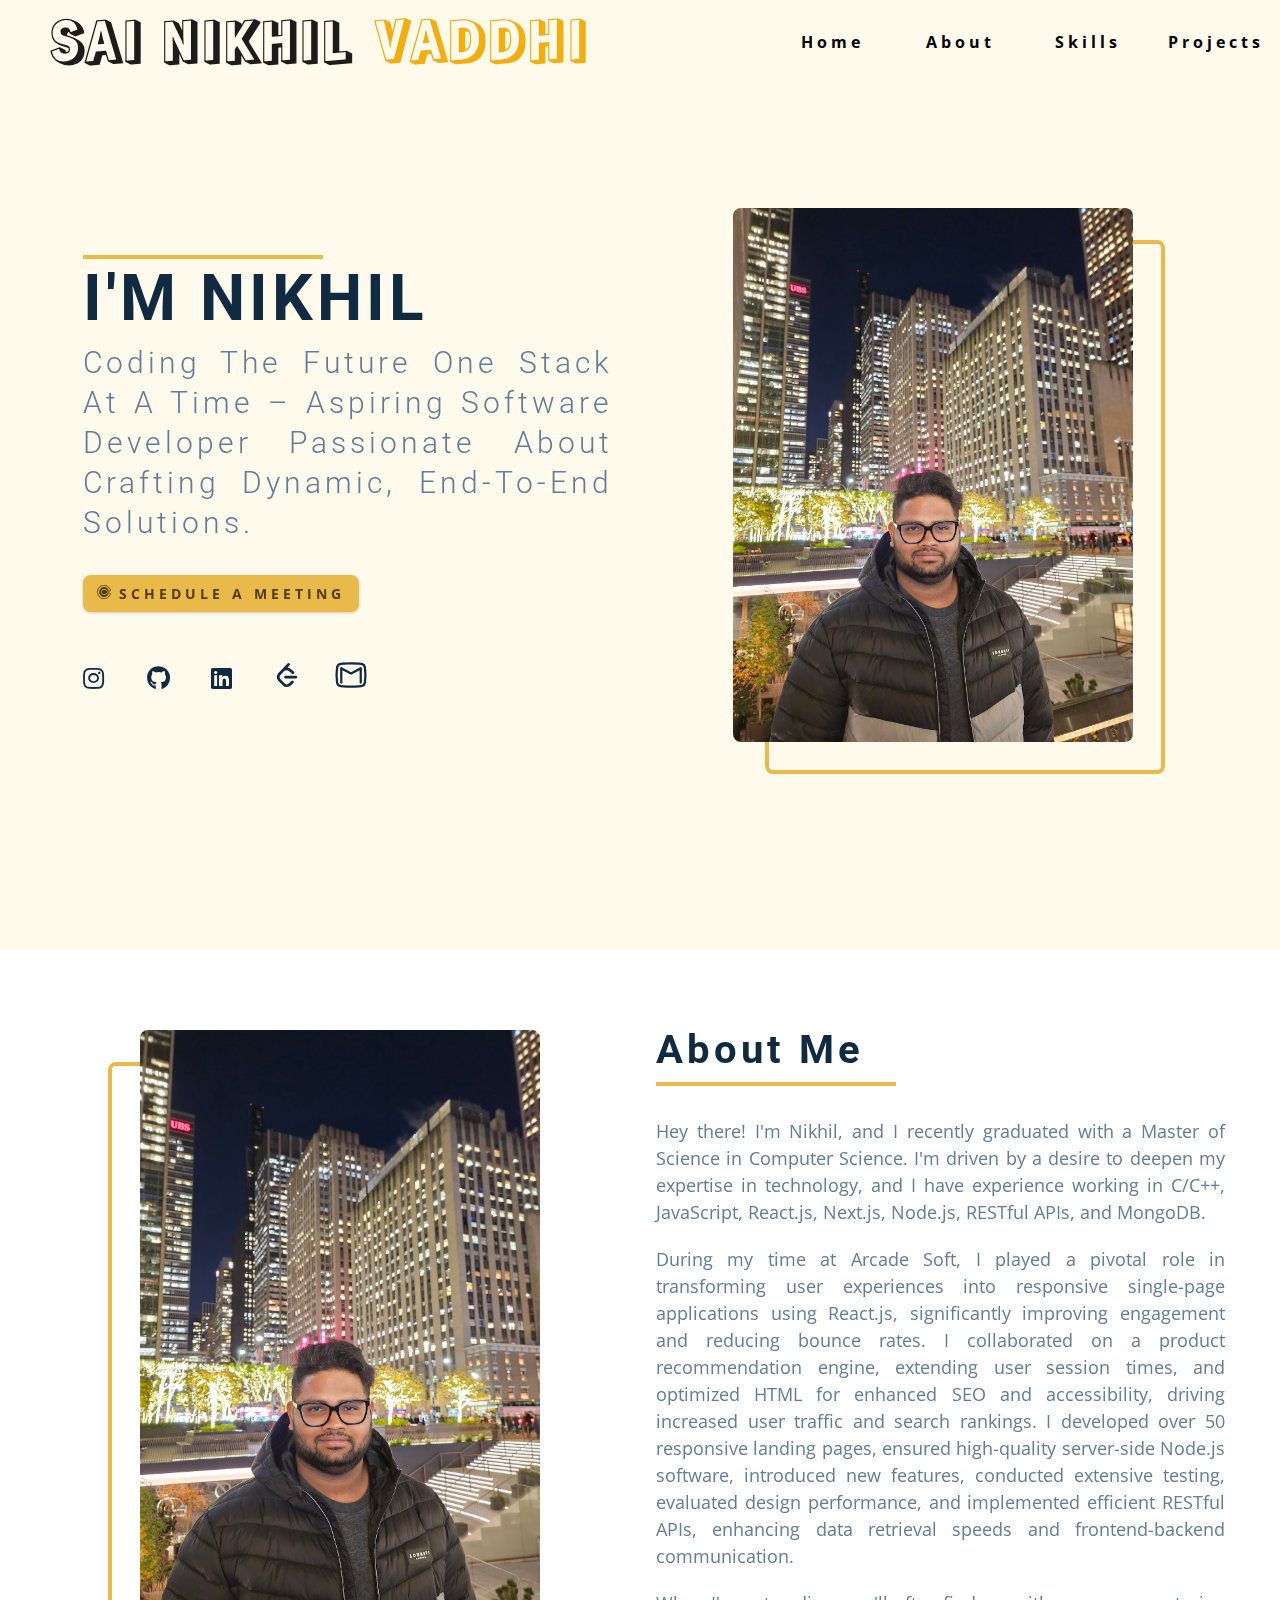
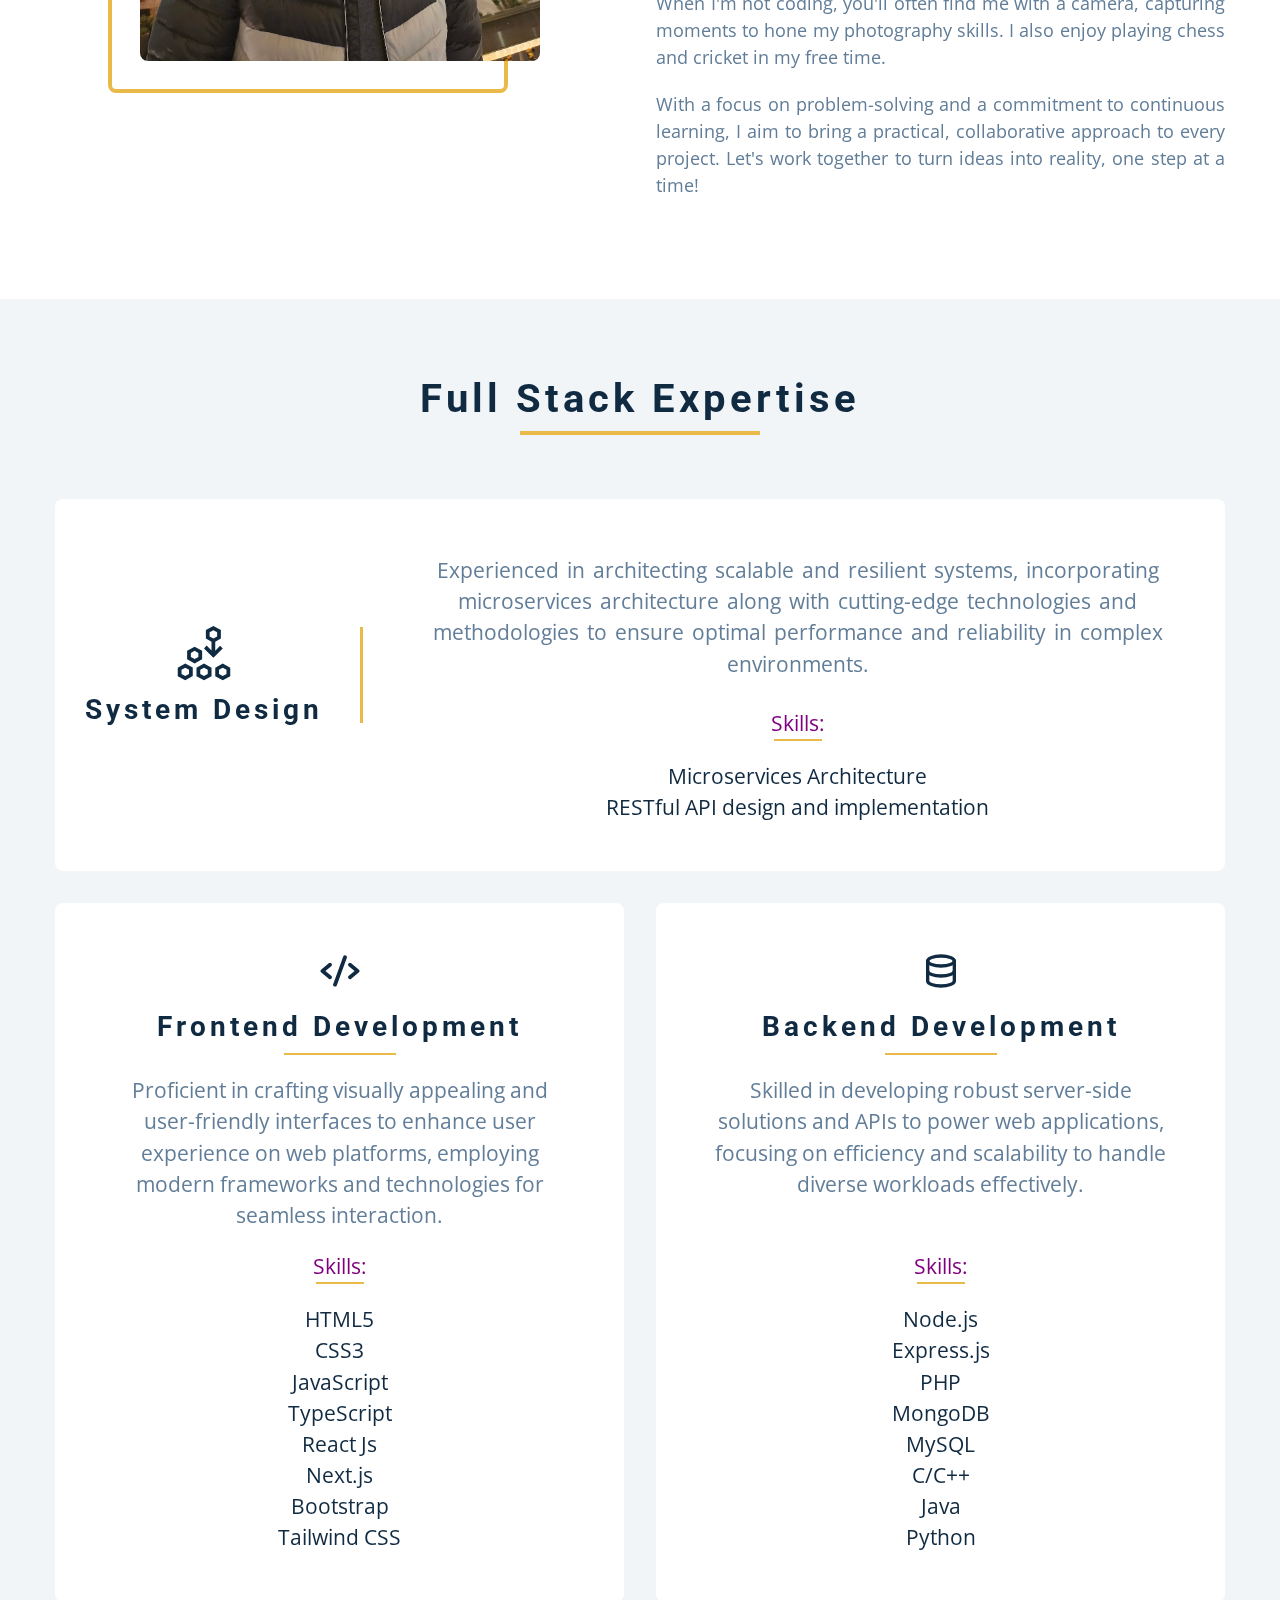
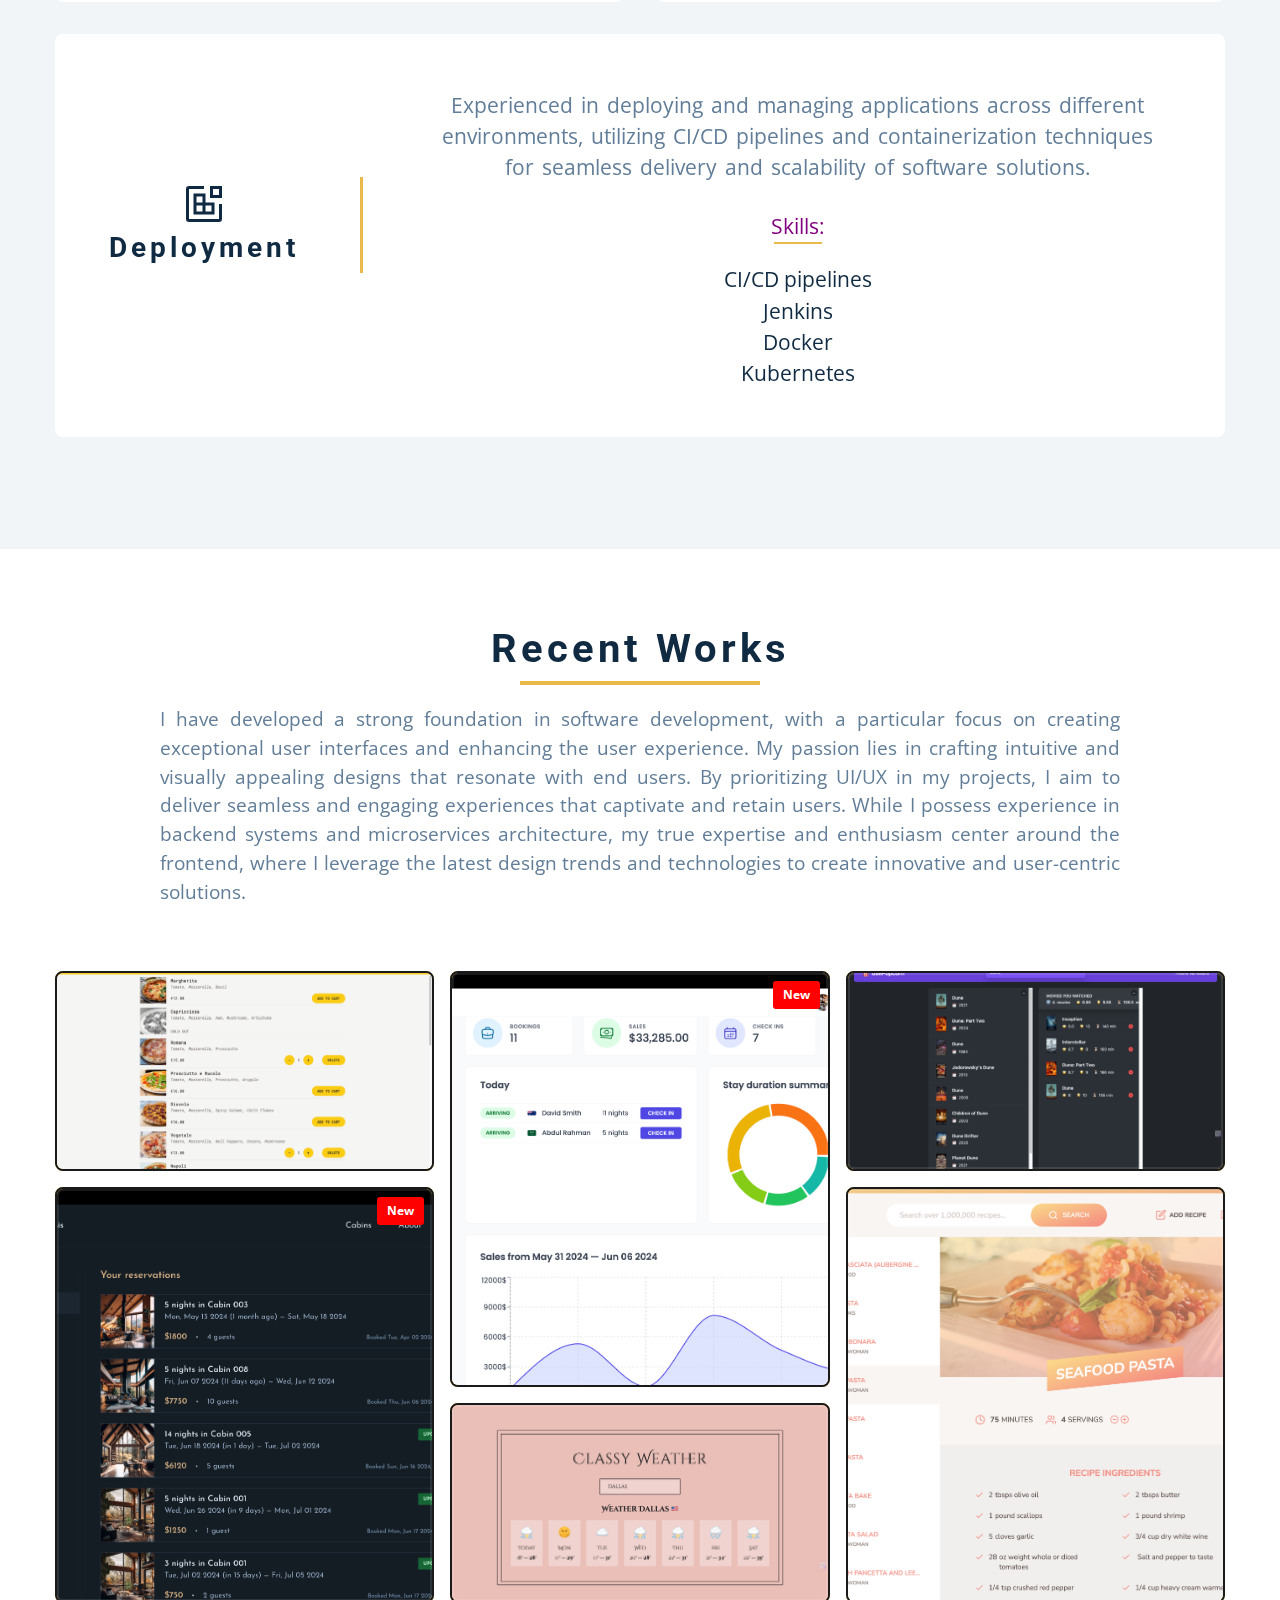
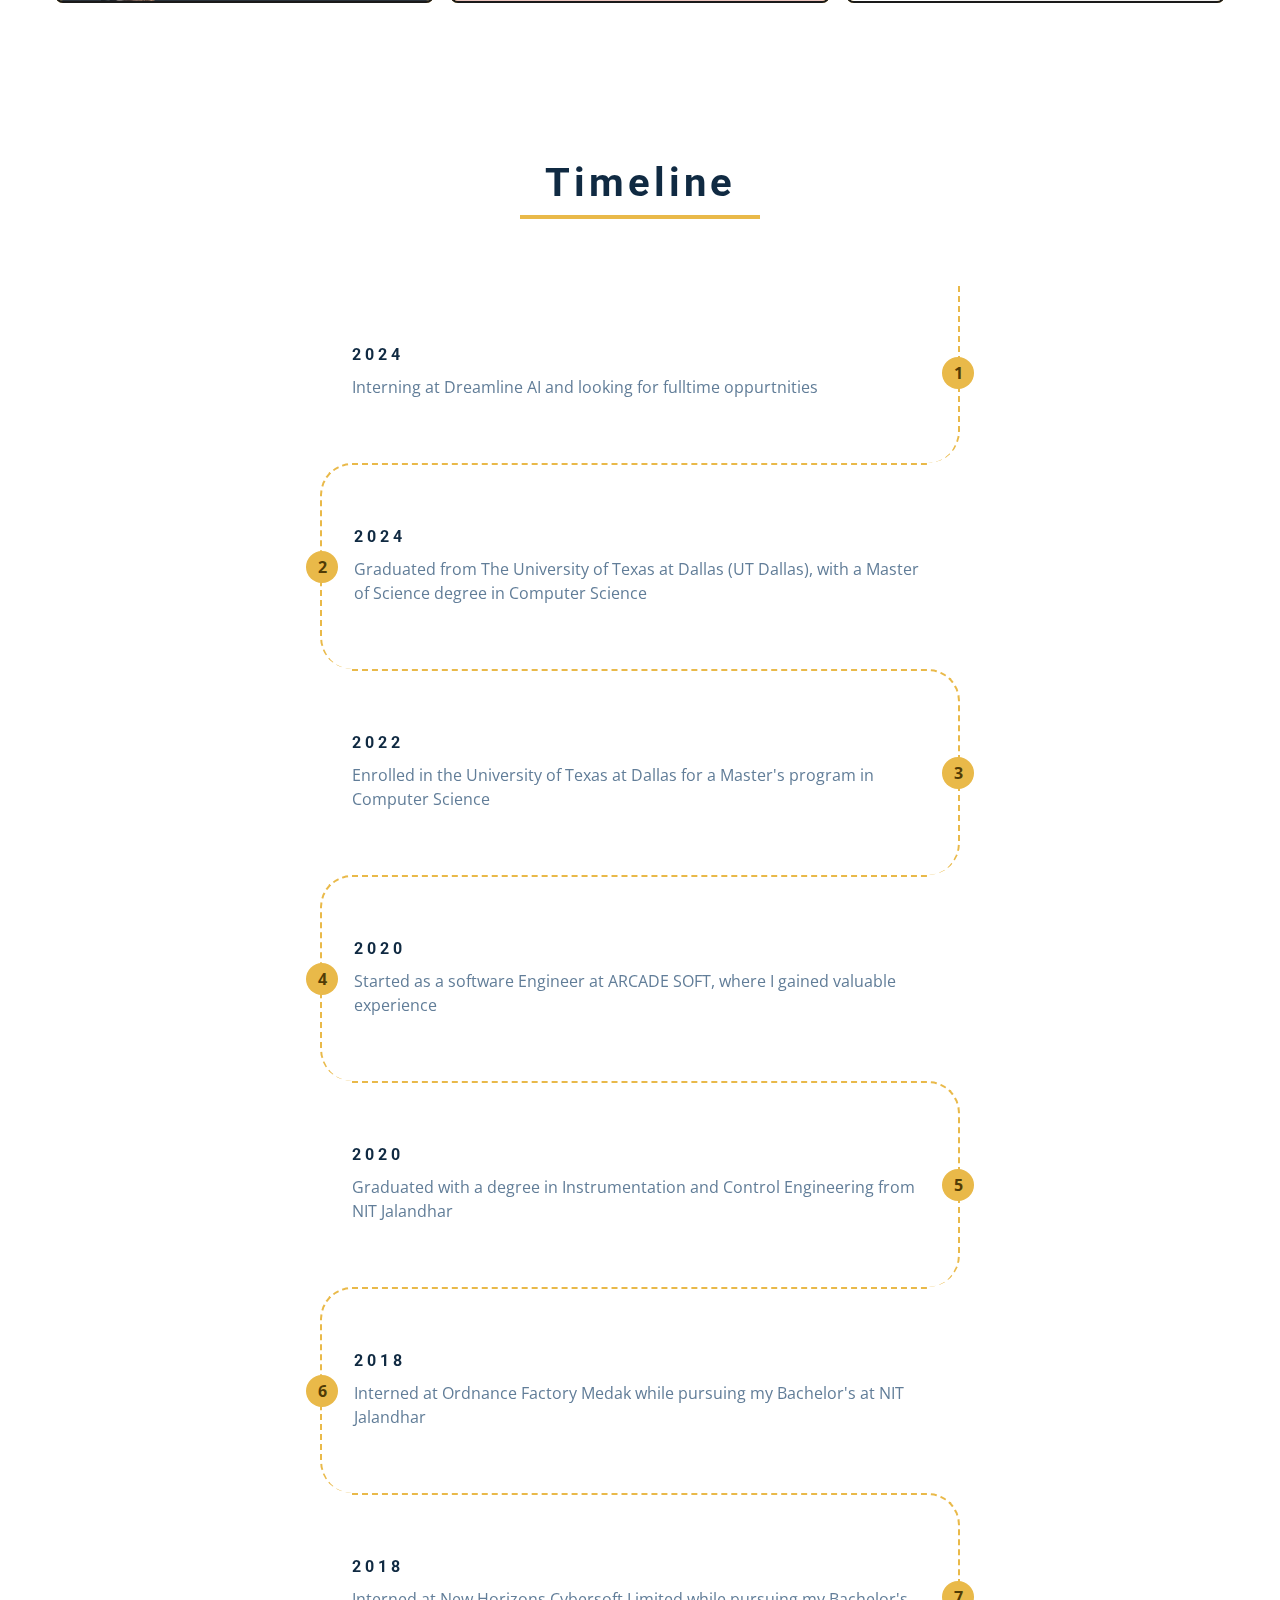
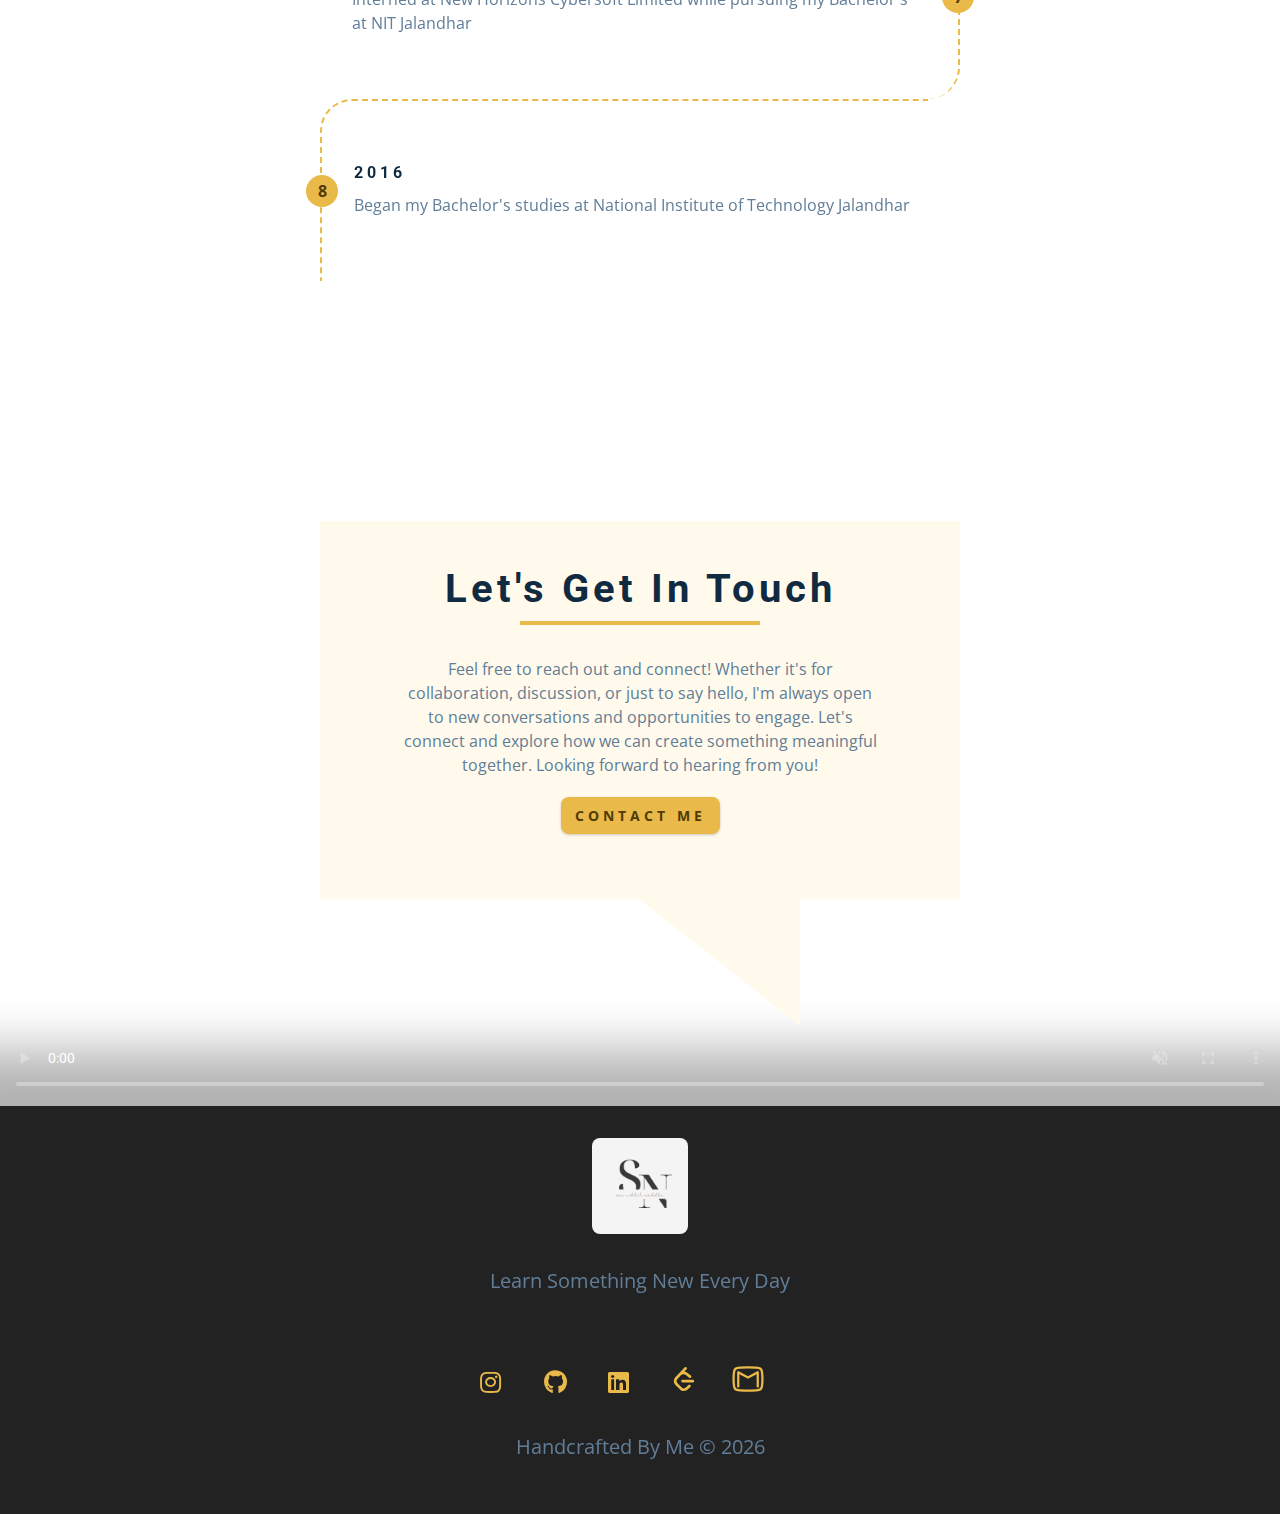
==== commit 11be5cb6: "changed timeline" ====
--- a/index.html
+++ b/index.html
@@ -584,9 +584,18 @@
                         <!-- single timeline item -->
                         <article class="timeline-item">
                           <h4>2024</h4>
+                          <p>Interning at Dreamline AI and looking for fulltime oppurtnities</p>
+                          <span class="number">
+                            1
+                          </span>
+                        </article>
+                        <!--end of single timeline item -->
+                        <!-- single timeline item -->
+                        <article class="timeline-item">
+                          <h4>2024</h4>
                           <p>Graduated from The University of Texas at Dallas (UT Dallas), with a Master of Science degree in Computer Science</p>
                           <span class="number">
-                            1
+                            2
                           </span>
                         </article>
                         <!--end of single timeline item -->
@@ -595,7 +604,7 @@
                           <h4>2022</h4>
                           <p>Enrolled in the University of Texas at Dallas for a Master's program in Computer Science </p>
                           <span class="number">
-                            2
+                            3
                           </span>
                         </article>
                         <!--end of single timeline item -->
@@ -616,7 +625,7 @@
           <h4>2020</h4>
           <p>Graduated with a degree in Instrumentation and Control Engineering from NIT Jalandhar</p>
           <span class="number">
-            3
+            5
           </span>
         </article>
         <!--end of single timeline item -->
@@ -625,7 +634,7 @@
           <h4>2018</h4>
           <p>Interned at Ordnance Factory Medak while pursuing my Bachelor's at NIT Jalandhar</p>
           <span class="number">
-            5
+            6
           </span>
         </article>
         <!--end of single timeline item -->
@@ -634,7 +643,7 @@
           <h4>2018</h4>
           <p>Interned at New Horizons Cybersoft Limited while pursuing my Bachelor's at NIT Jalandhar</p>
           <span class="number">
-            5
+            7
           </span>
         </article>
         <!--end of single timeline item -->
@@ -643,7 +652,7 @@
           <h4>2016</h4>
           <p> Began my Bachelor's studies at National Institute of Technology Jalandhar</p>
           <span class="number">
-            6
+            8
           </span>
         </article>
         <!--end of single timeline item -->
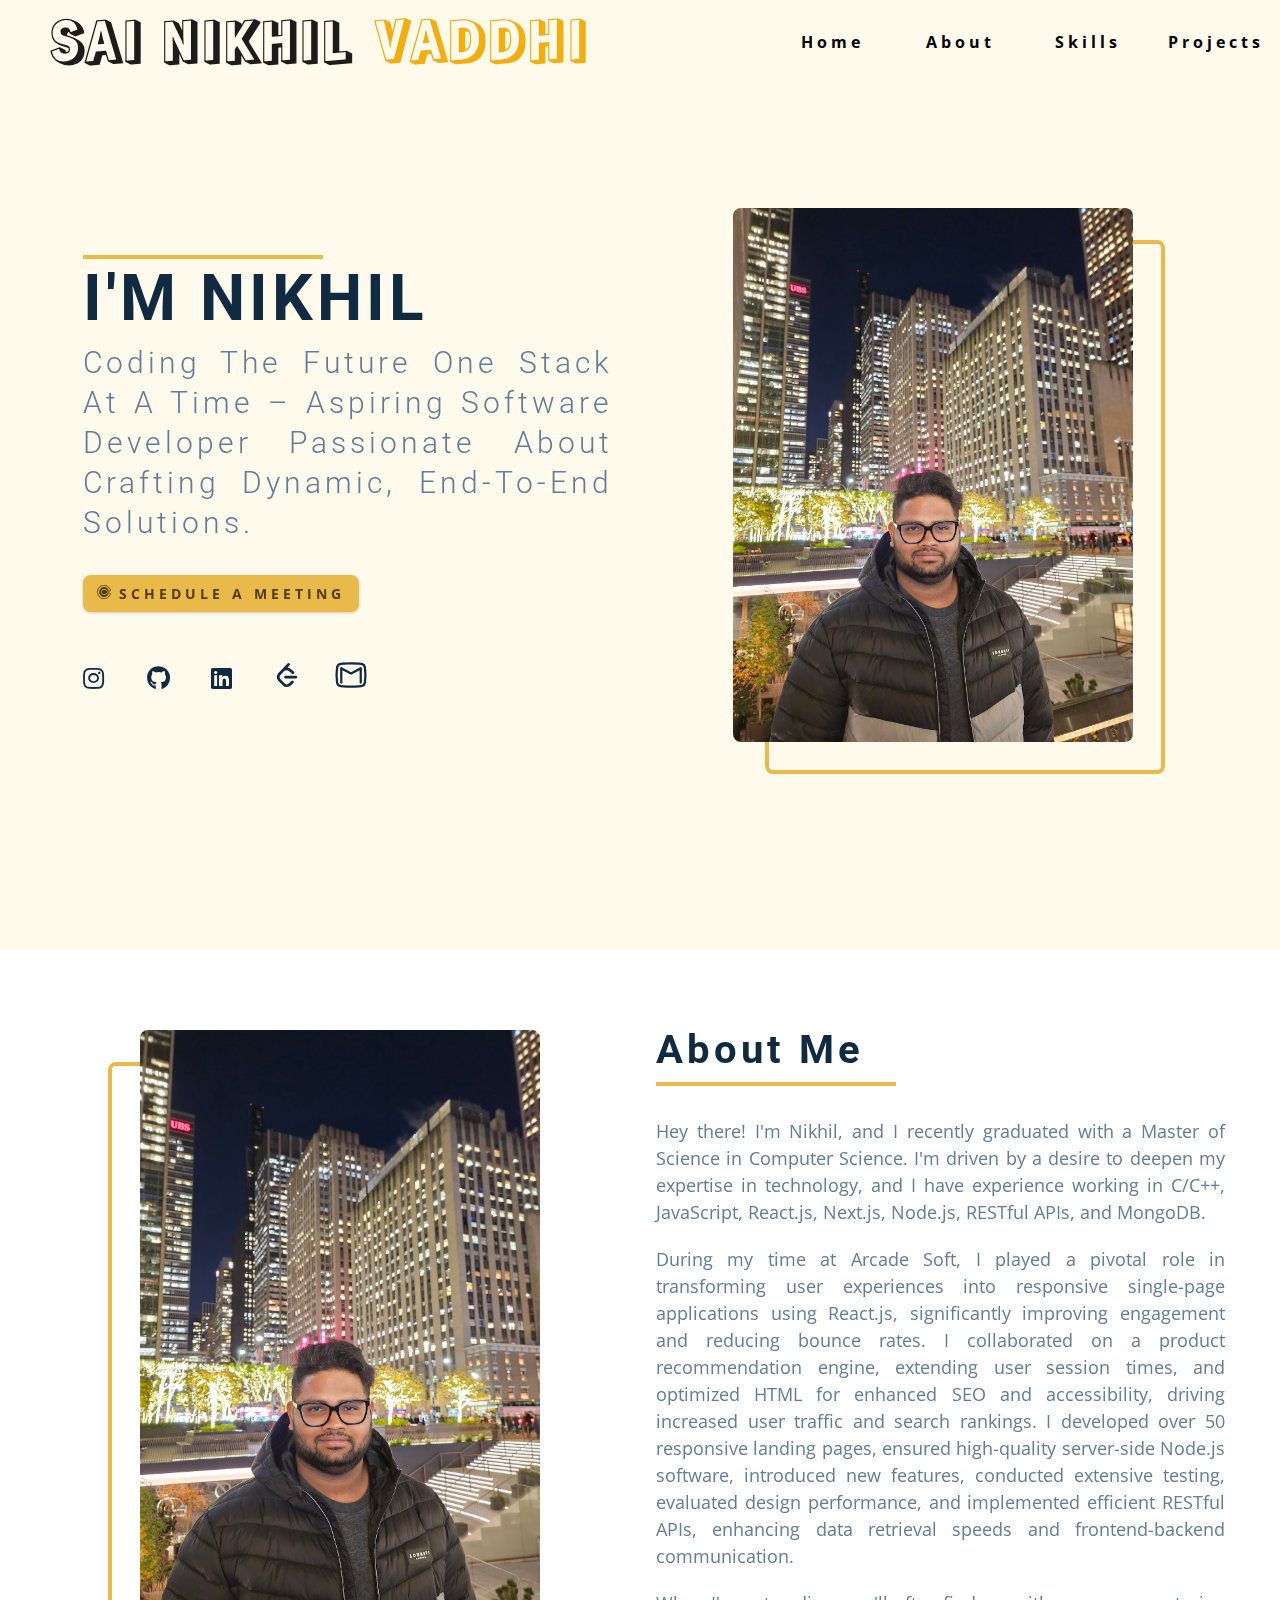
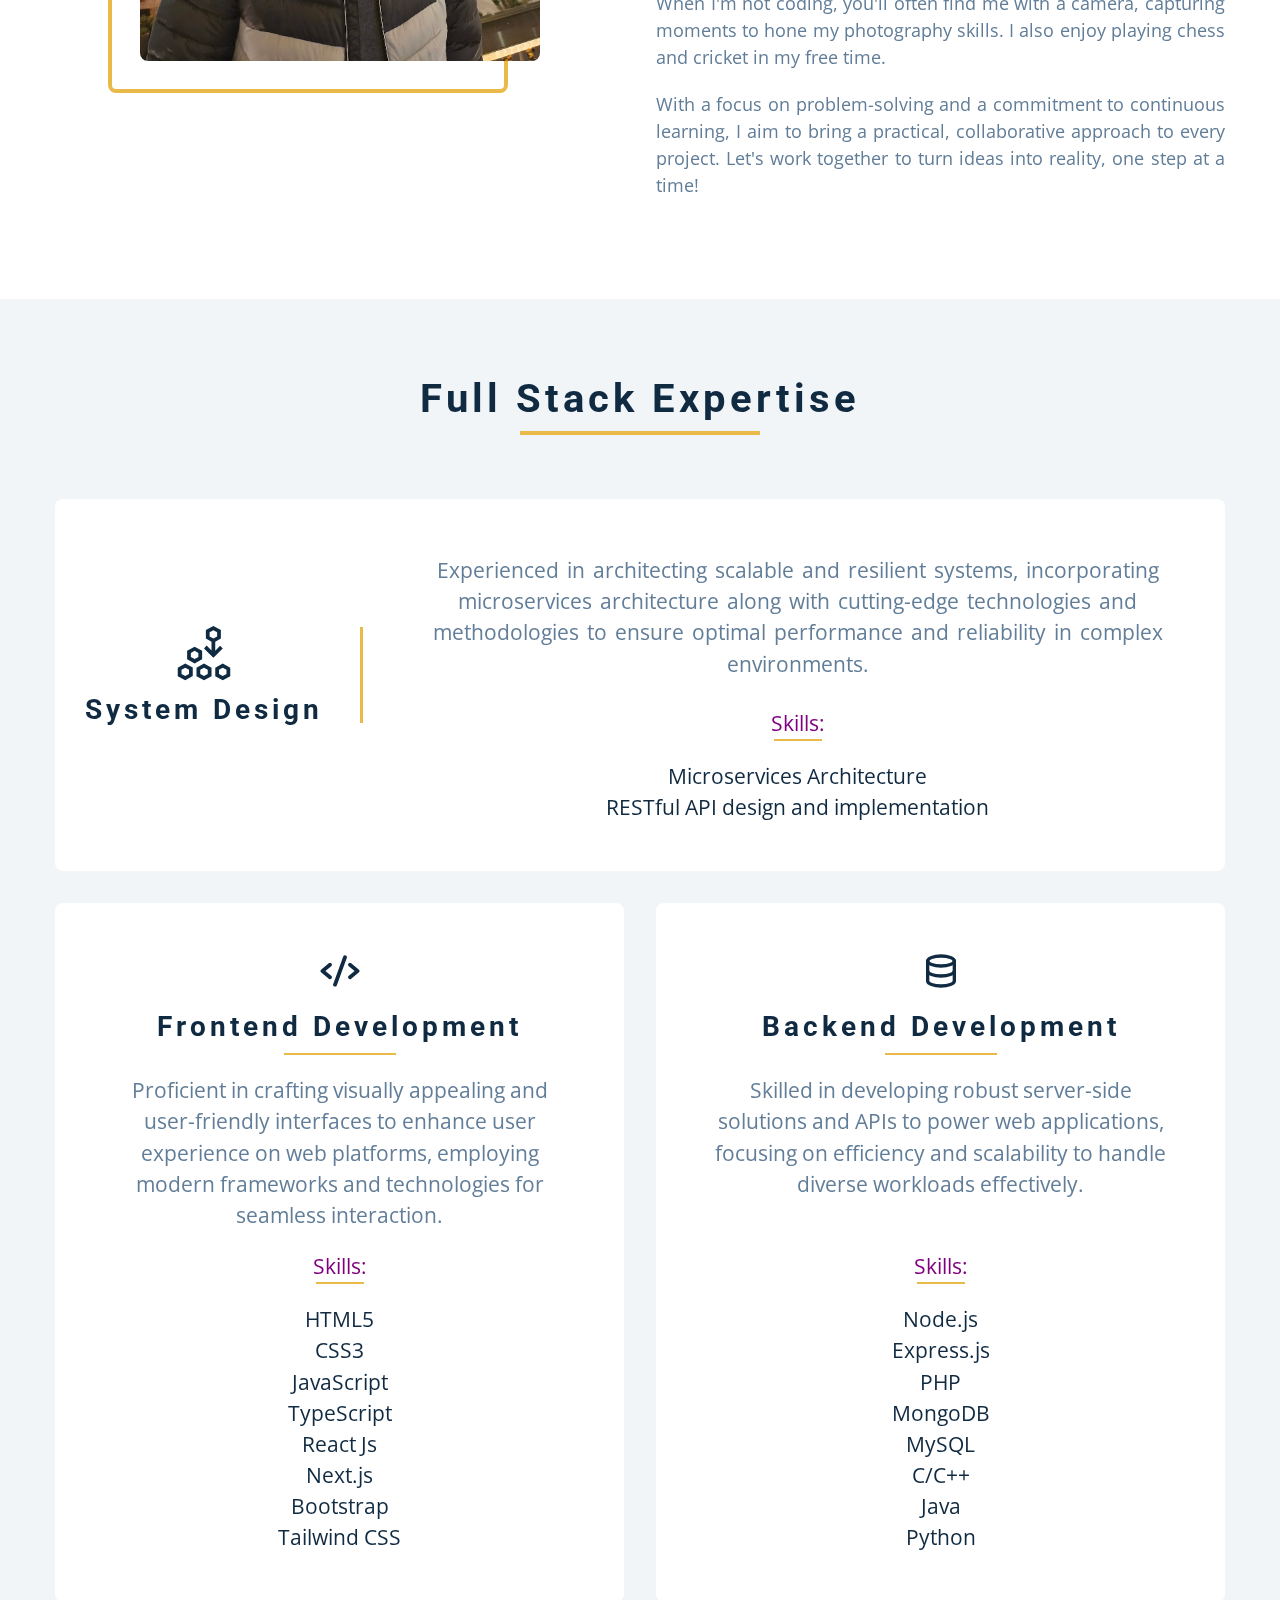
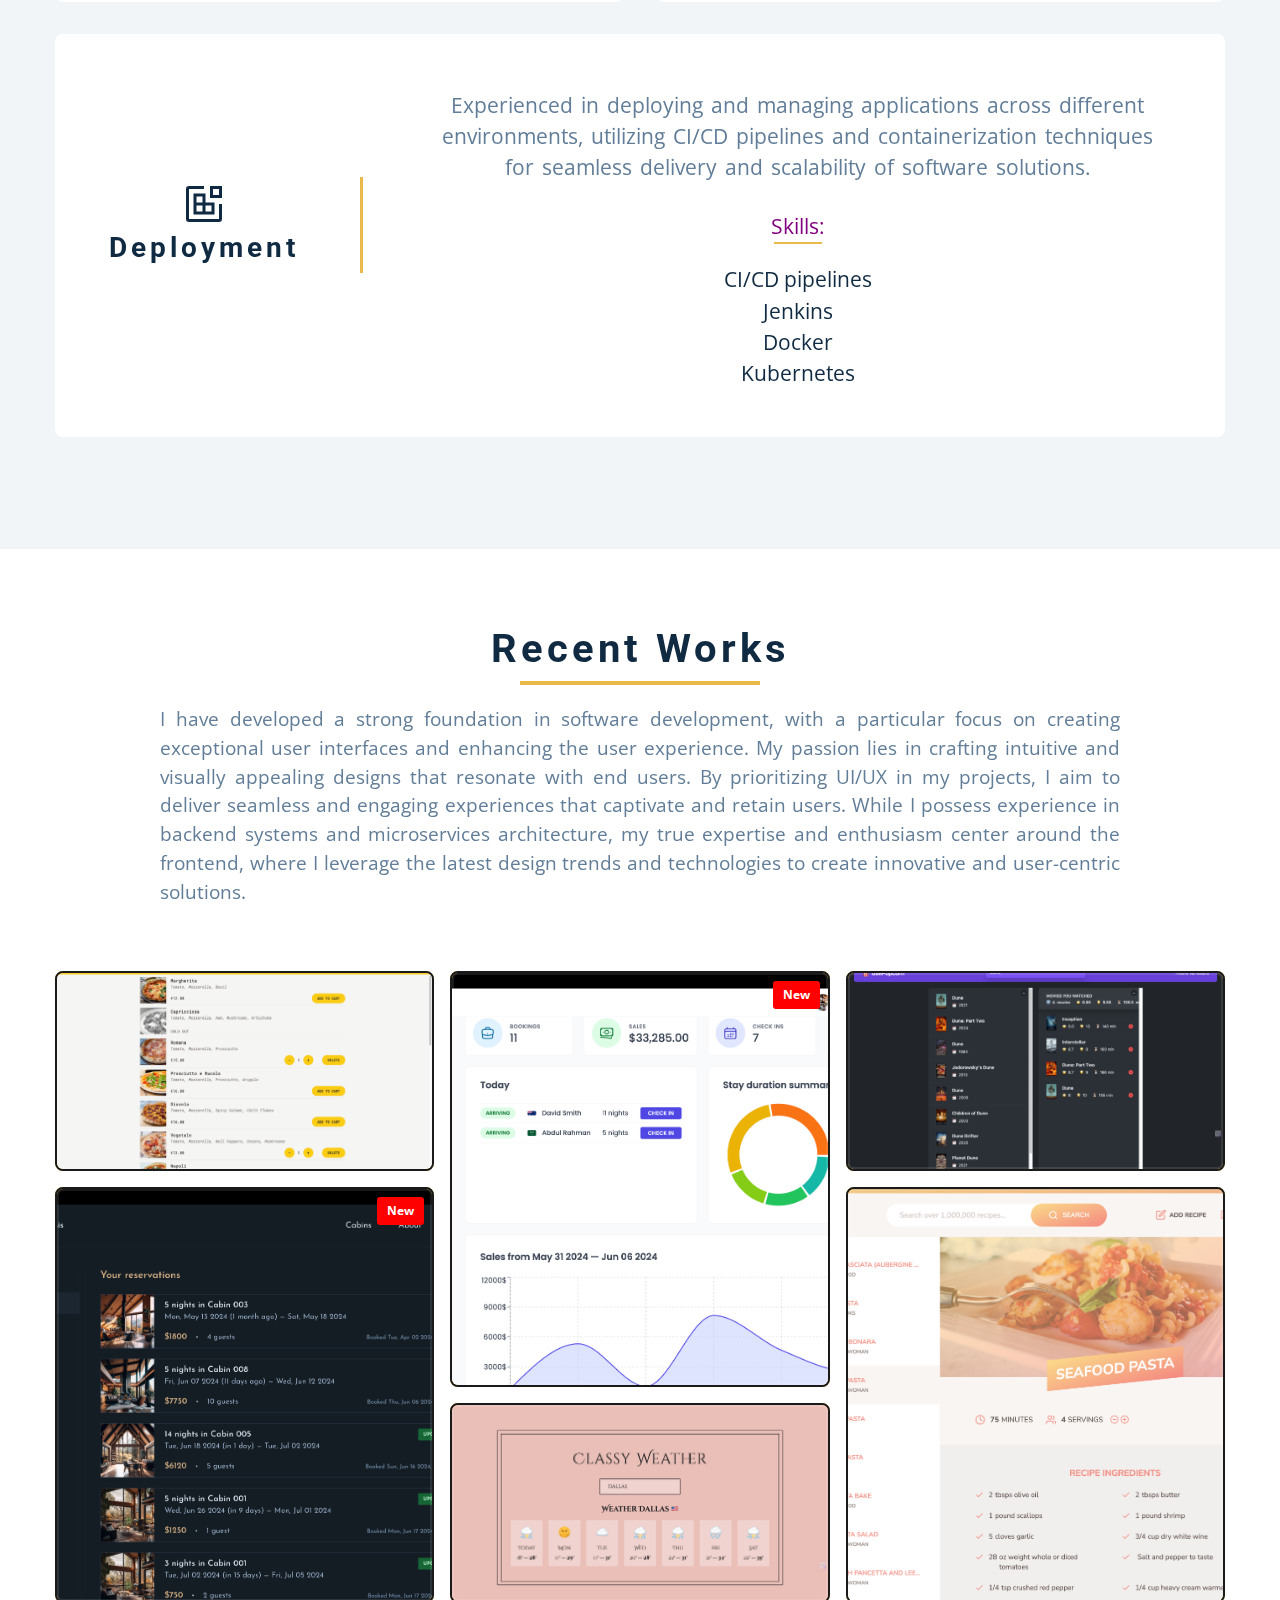
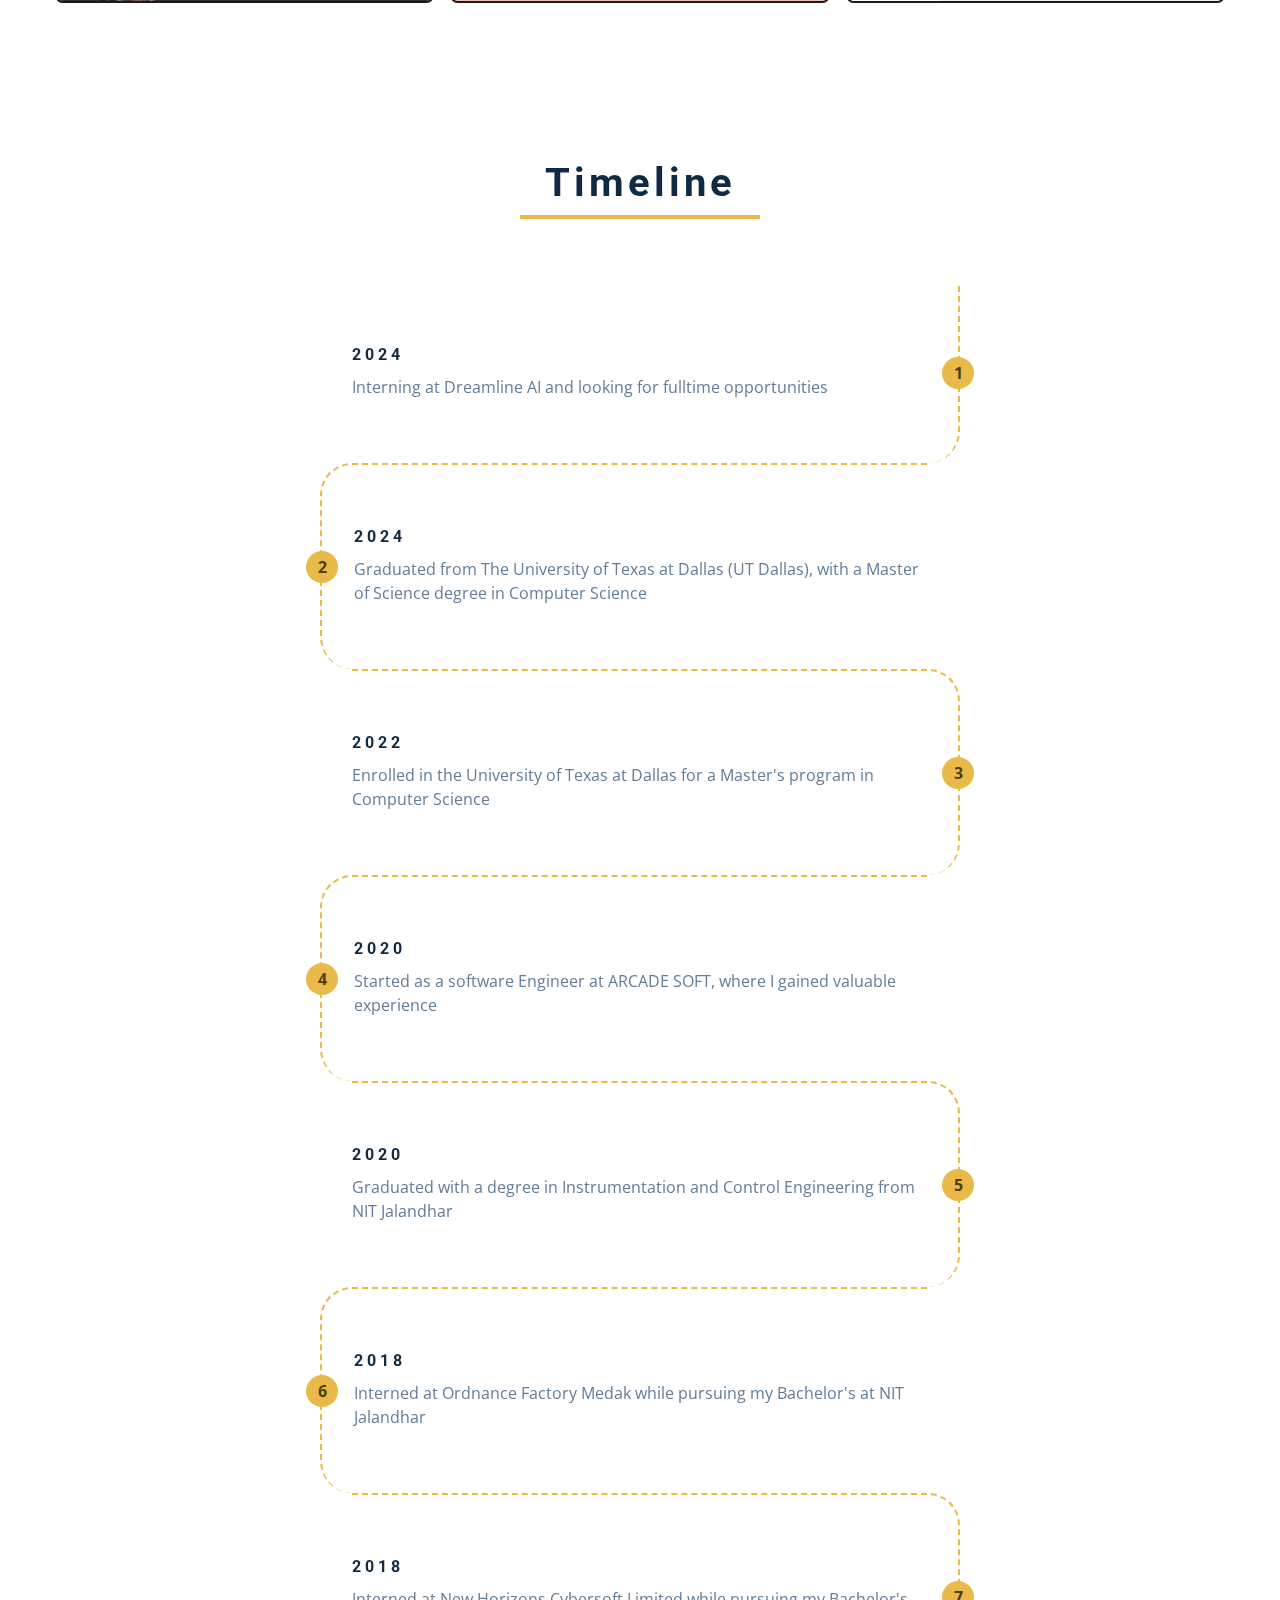
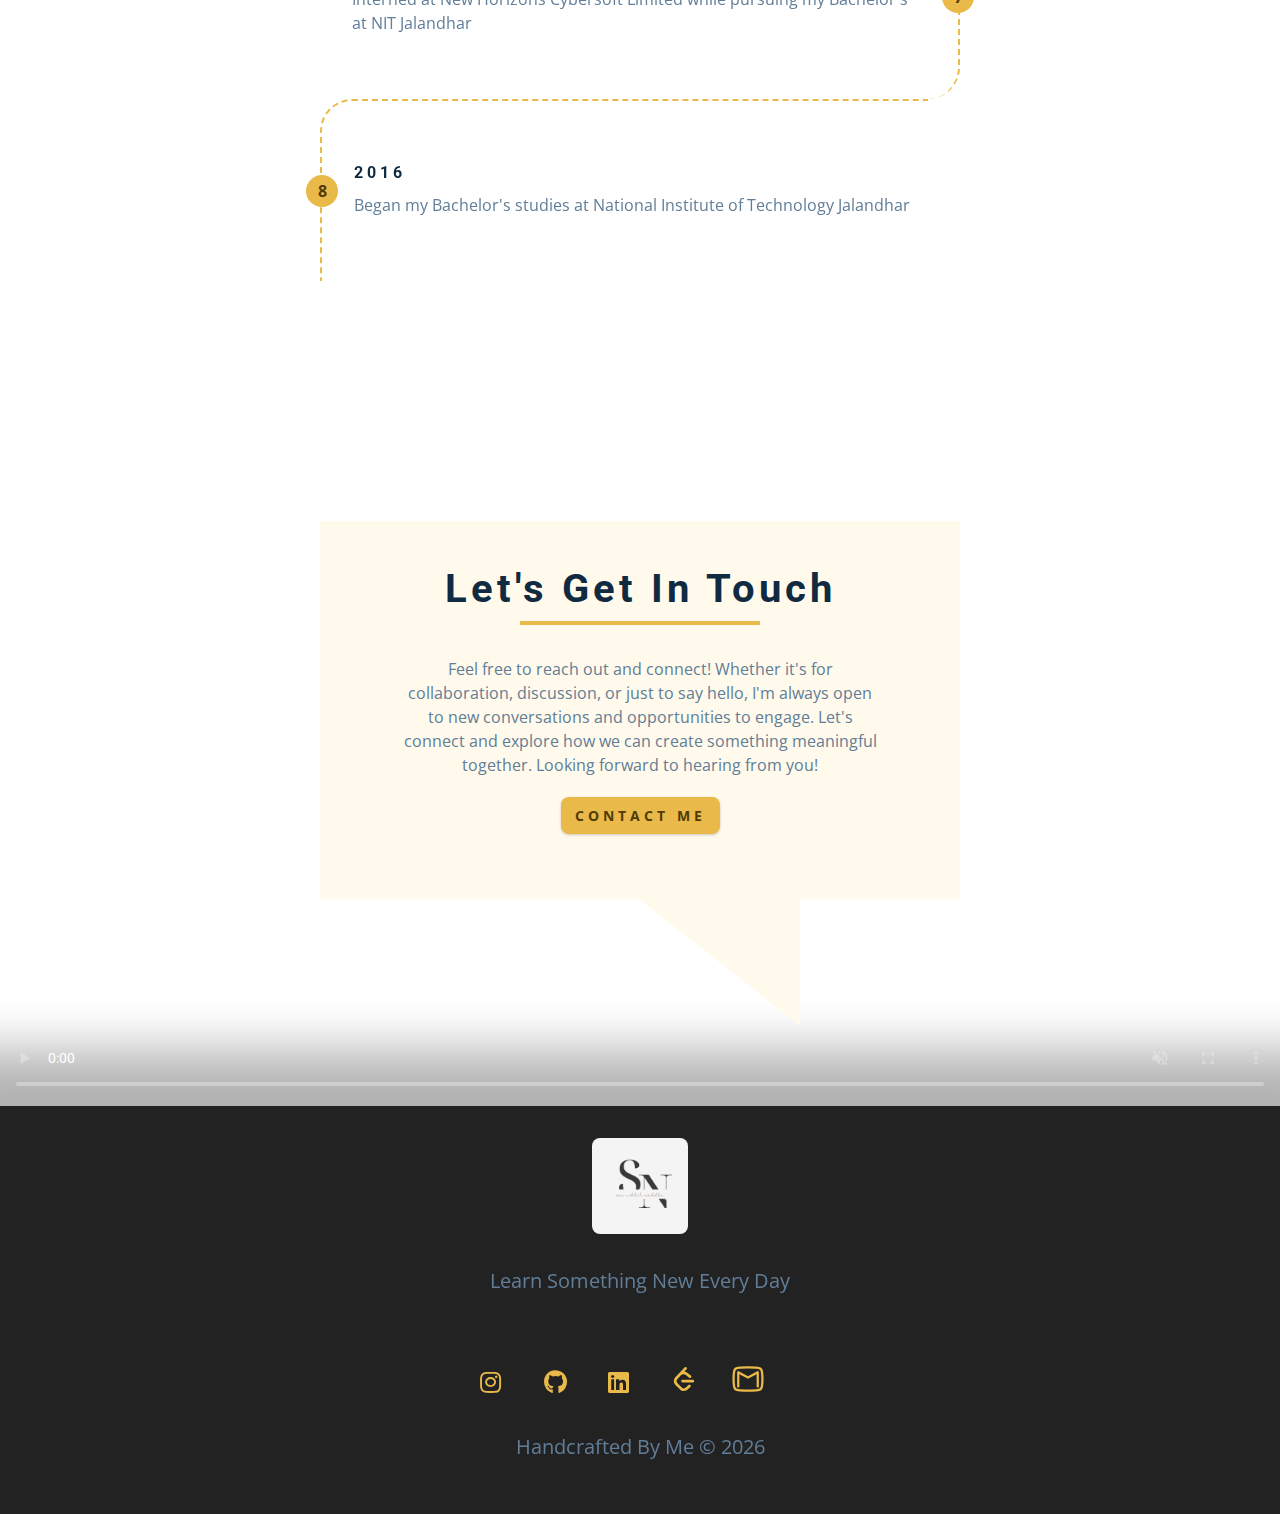
==== commit 52214119: "changed timeline" ====
--- a/index.html
+++ b/index.html
@@ -584,7 +584,7 @@
                         <!-- single timeline item -->
                         <article class="timeline-item">
                           <h4>2024</h4>
-                          <p>Interning at Dreamline AI and looking for fulltime oppurtnities</p>
+                          <p>Interning at Dreamline AI and looking for fulltime opportunities</p>
                           <span class="number">
                             1
                           </span>
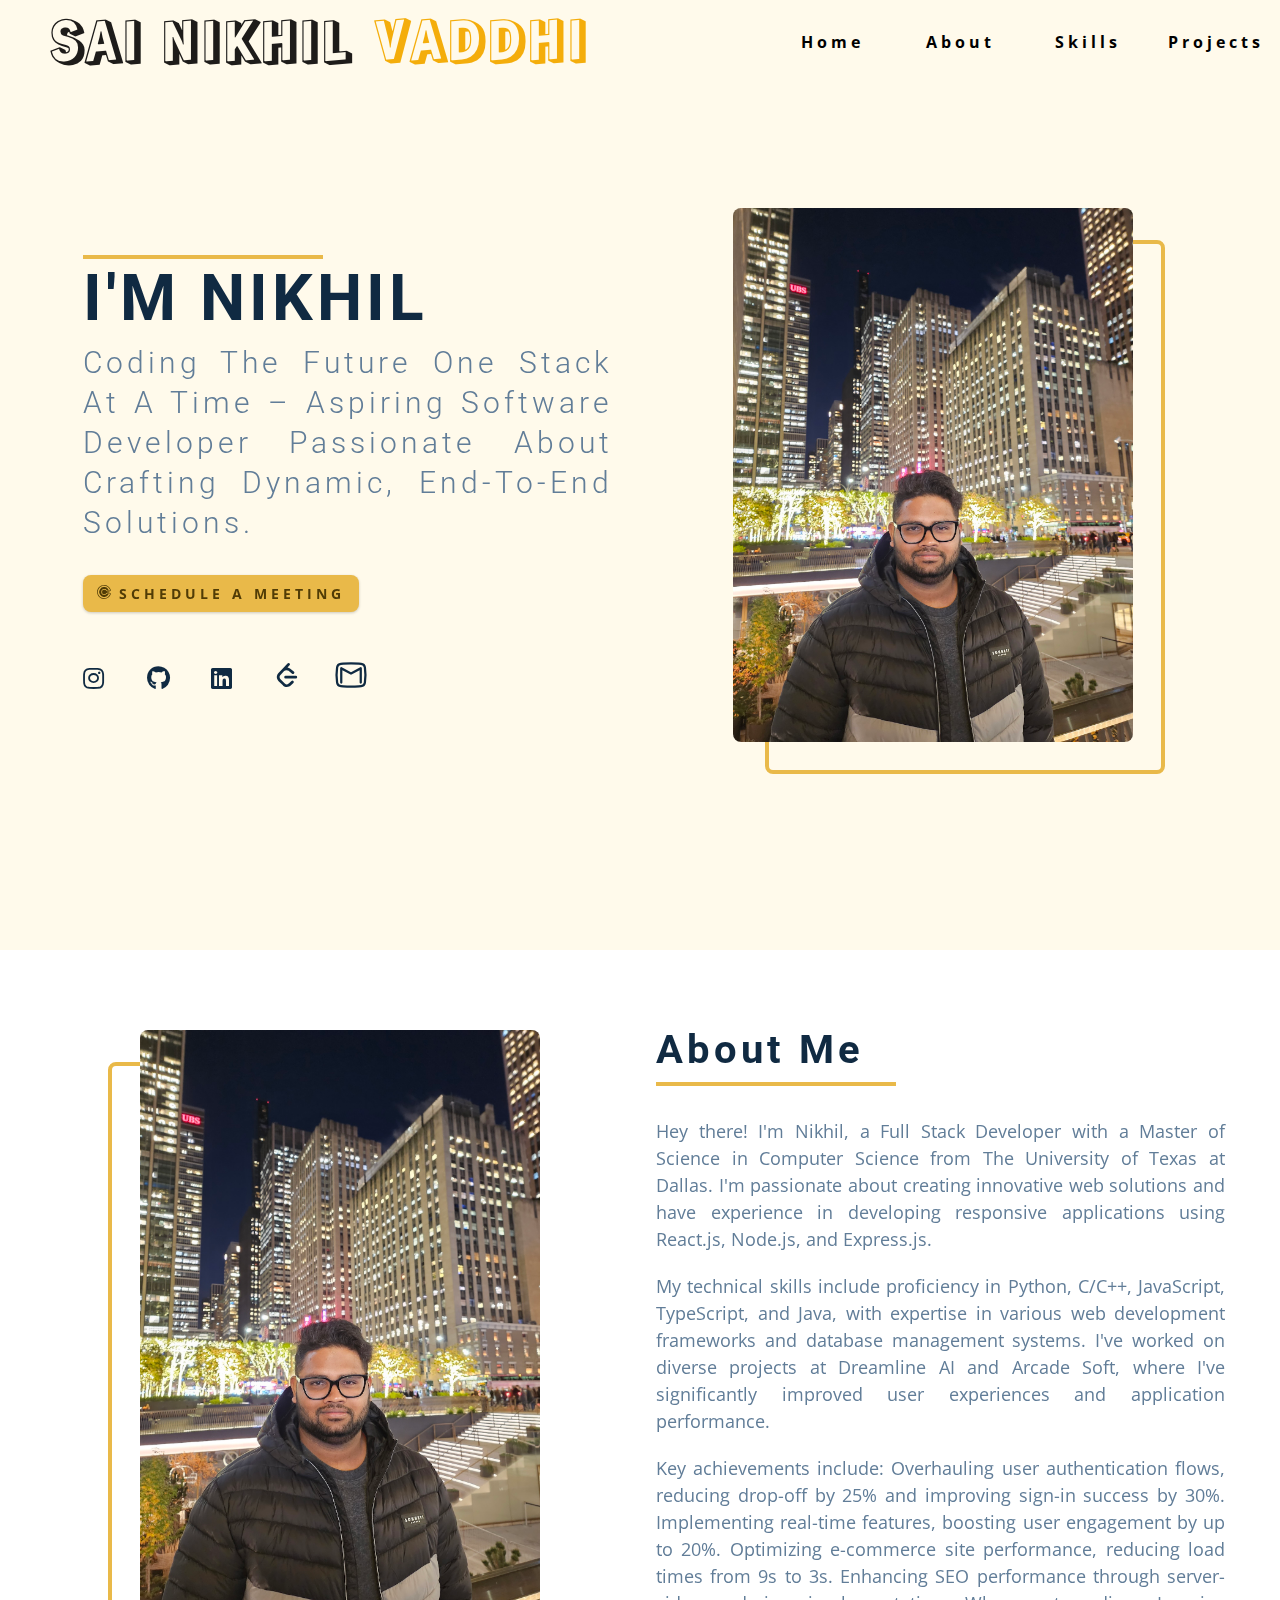
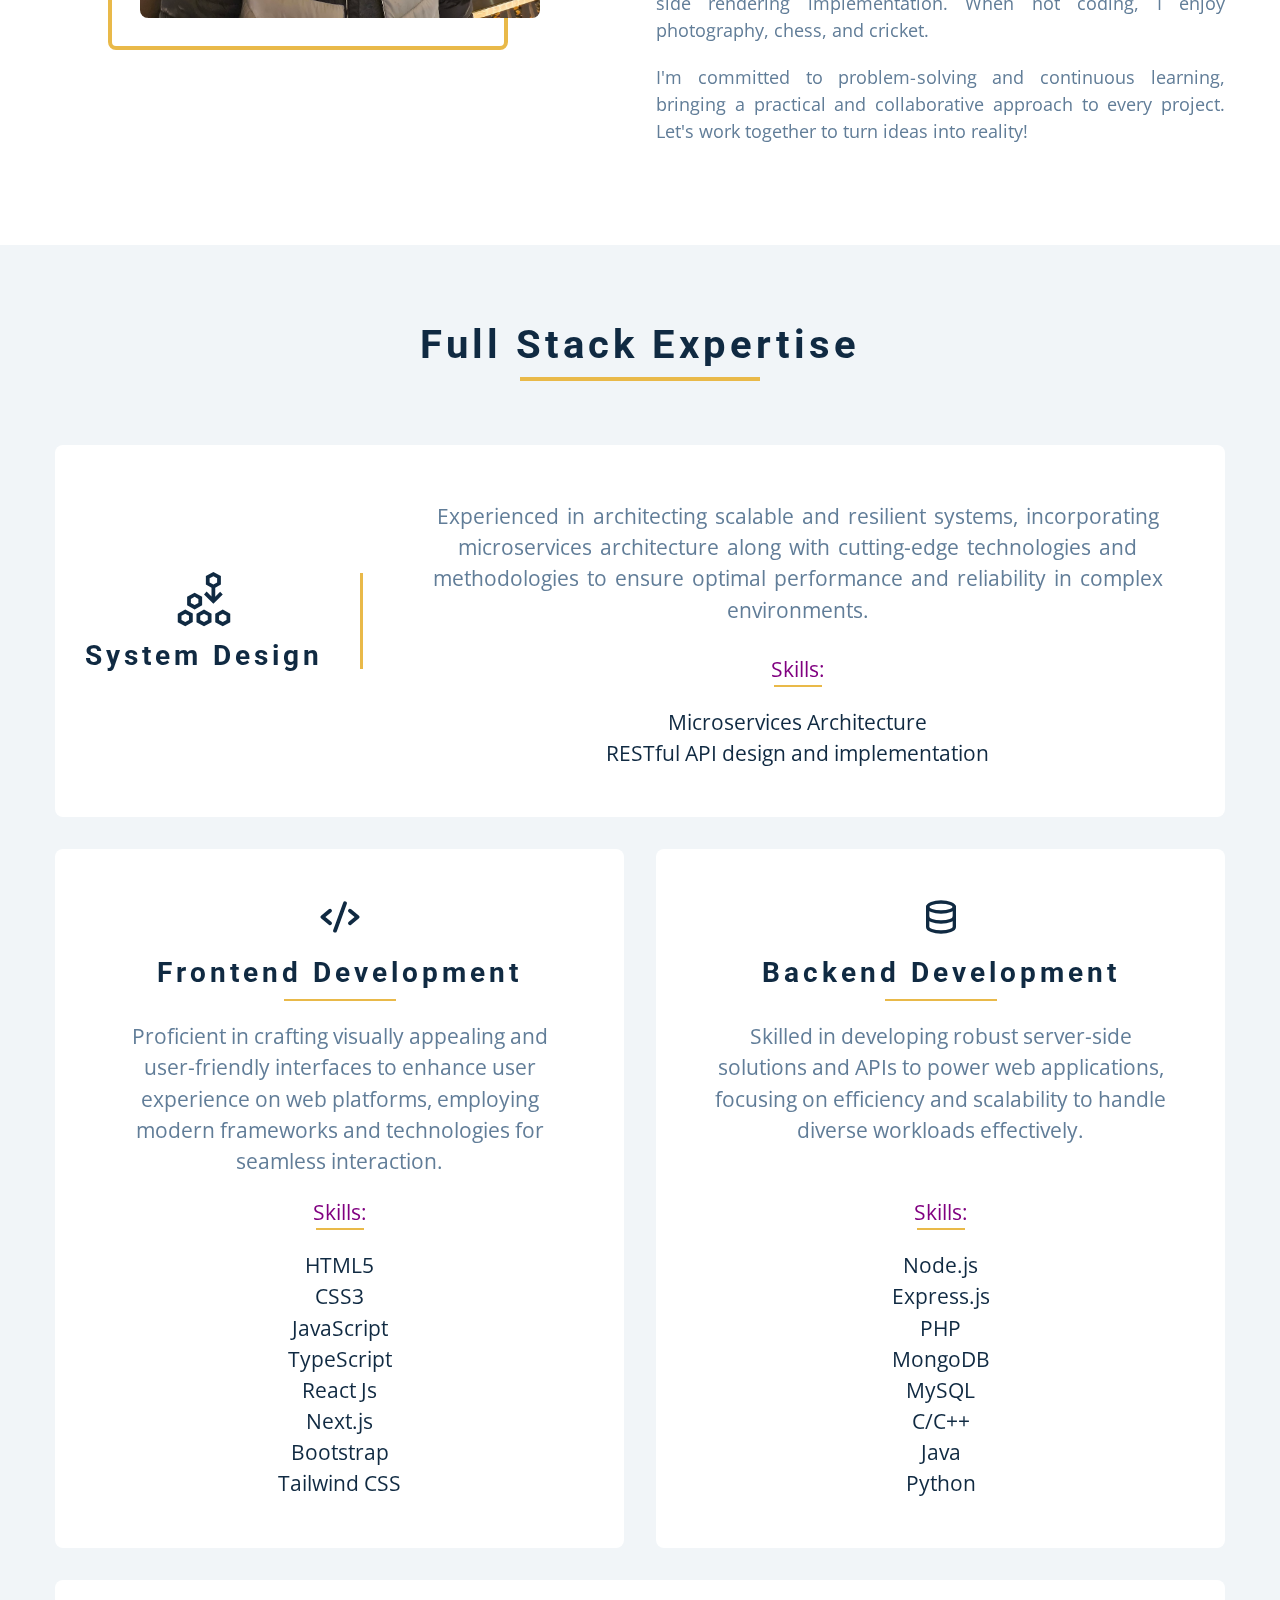
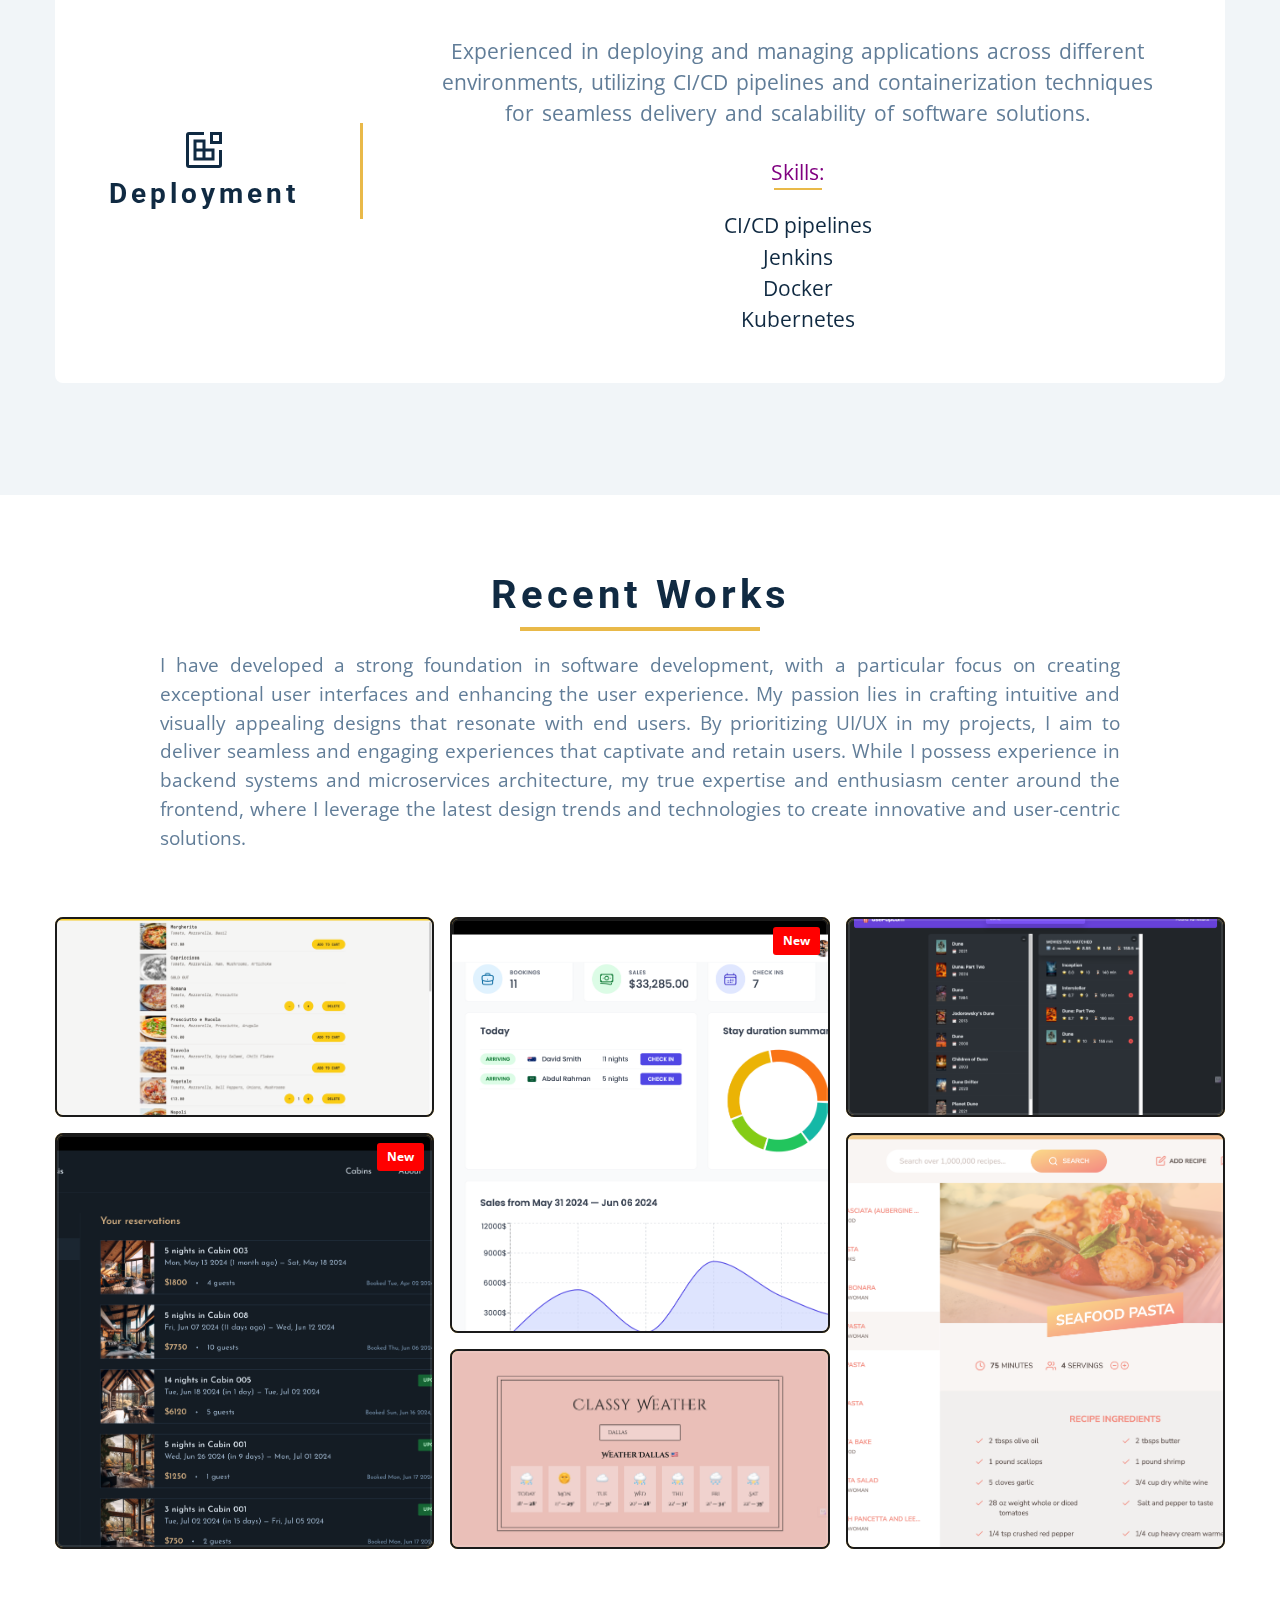
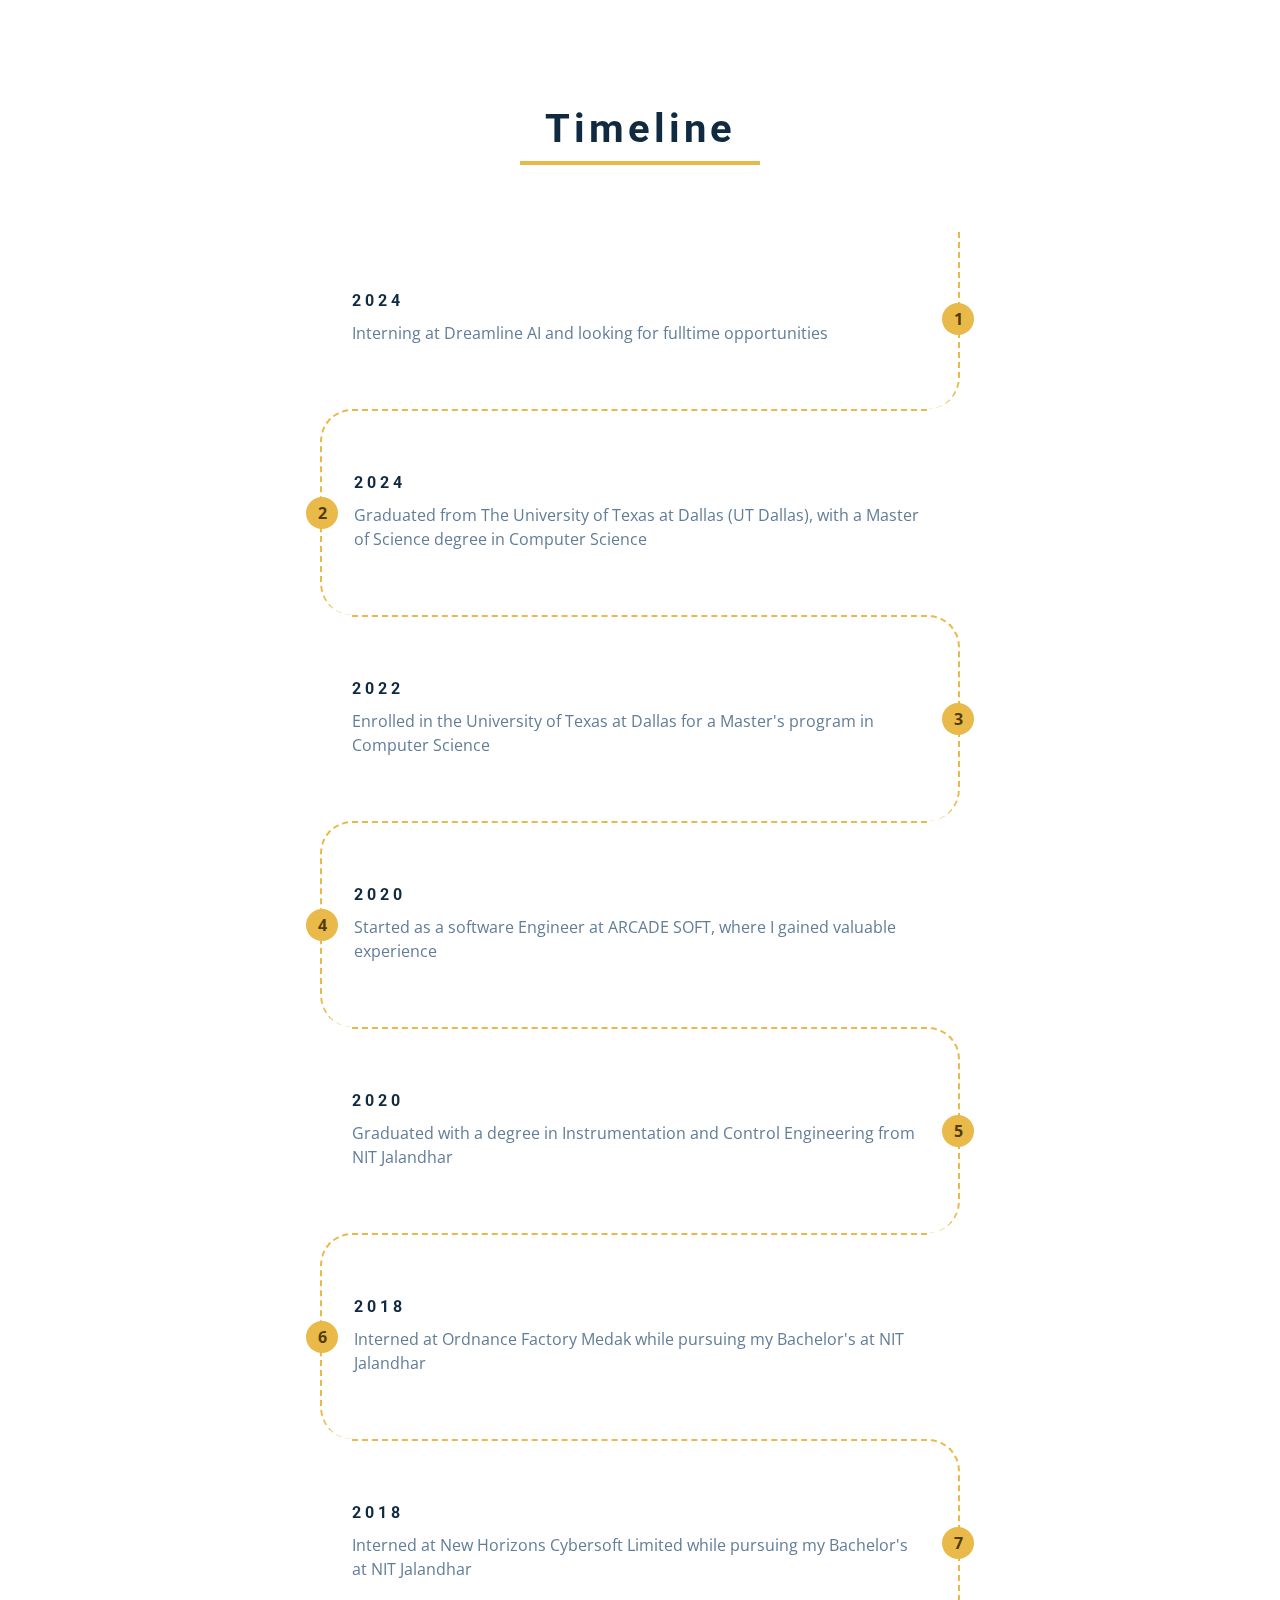
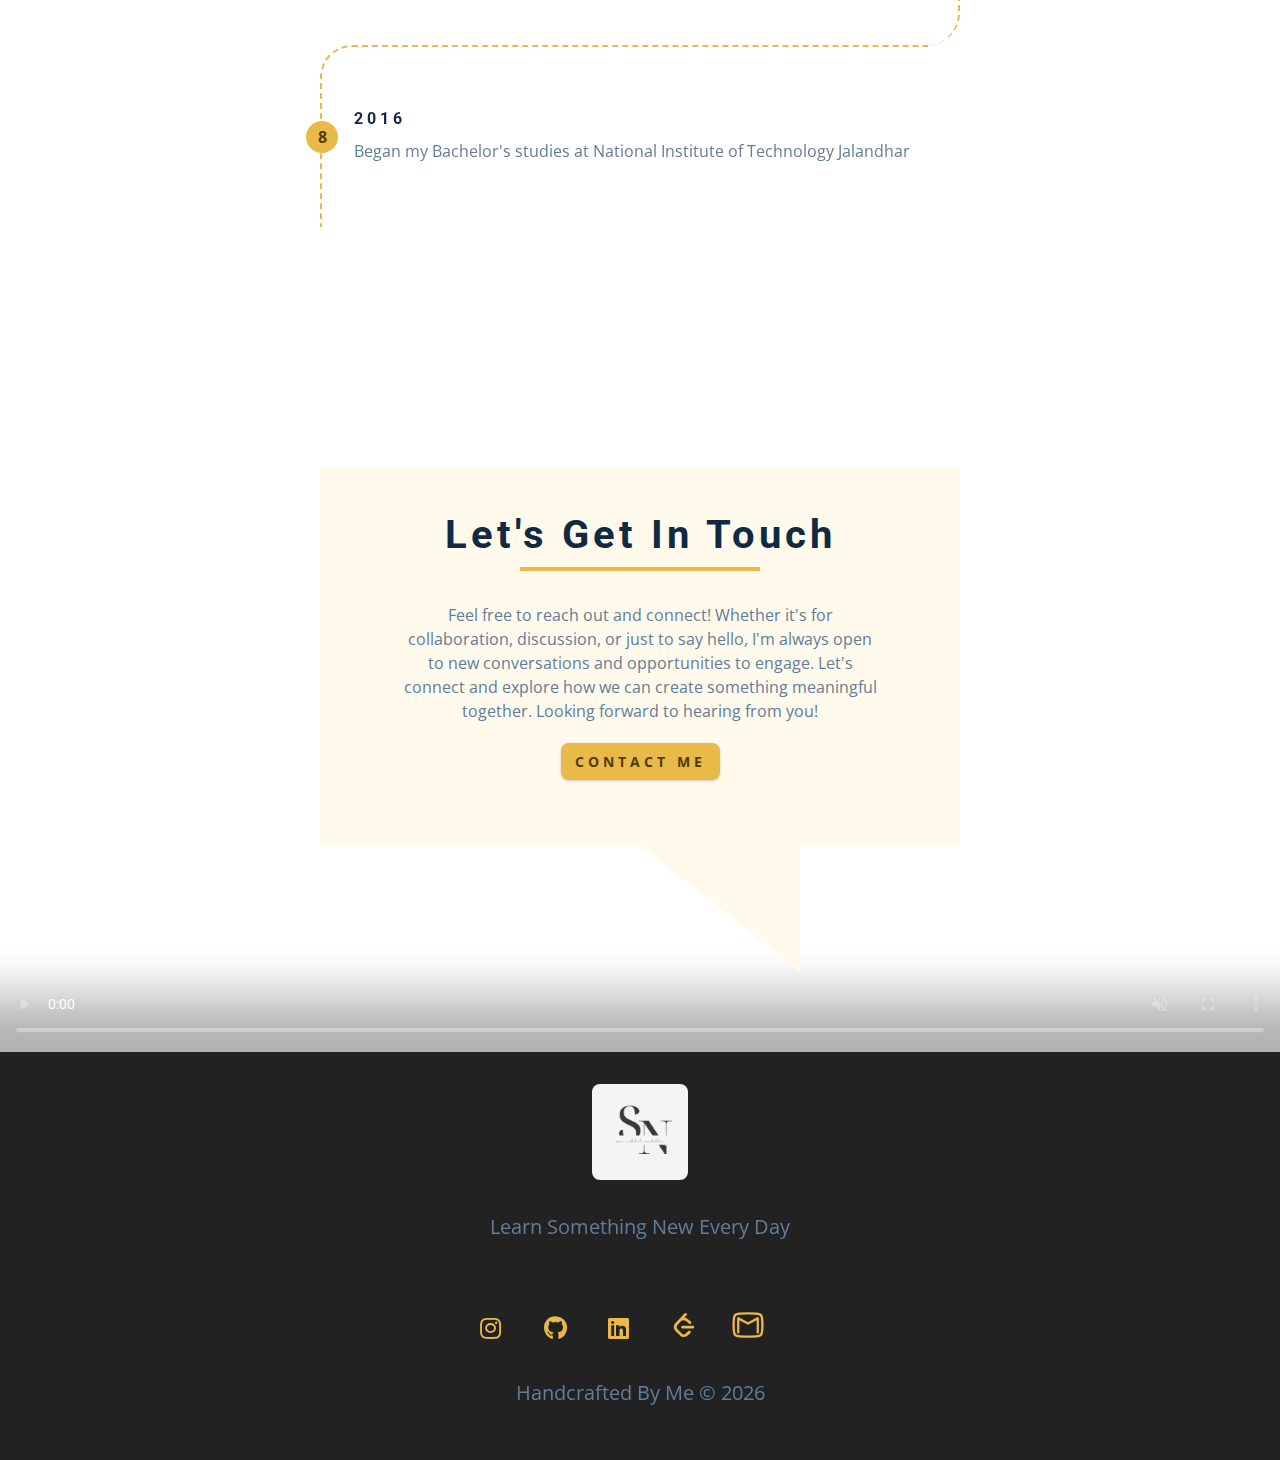
==== commit 961efb3d: "changed the professional summary" ====
--- a/index.html
+++ b/index.html
@@ -206,10 +206,15 @@
         <div class="underline"></div>
       </div>
       <!-- end of section-title -->
-      <p>Hey there! I'm Nikhil, and I recently graduated with a Master of Science in Computer Science. I'm driven by a desire to deepen my expertise in technology, and I have experience working in C/C++, JavaScript, React.js, Next.js, Node.js, RESTful APIs, and MongoDB.</p>
-      <p>During my time at Arcade Soft, I played a pivotal role in transforming user experiences into responsive single-page applications using React.js, significantly improving engagement and reducing bounce rates. I collaborated on a product recommendation engine, extending user session times, and optimized HTML for enhanced SEO and accessibility, driving increased user traffic and search rankings. I developed over 50 responsive landing pages, ensured high-quality server-side Node.js software, introduced new features, conducted extensive testing, evaluated design performance, and implemented efficient RESTful APIs, enhancing data retrieval speeds and frontend-backend communication.</p>
-      <p>When I'm not coding, you'll often find me with a camera, capturing moments to hone my photography skills. I also enjoy playing chess and cricket in my free time.</p>
-      <p>With a focus on problem-solving and a commitment to continuous learning, I aim to bring a practical, collaborative approach to every project. Let's work together to turn ideas into reality, one step at a time!</p>
+      <p>Hey there! I'm Nikhil, a Full Stack Developer with a Master of Science in Computer Science from The University of Texas at Dallas. I'm passionate about creating innovative web solutions and have experience in developing responsive applications using React.js, Node.js, and Express.js.</p>
+      <p>My technical skills include proficiency in Python, C/C++, JavaScript, TypeScript, and Java, with expertise in various web development frameworks and database management systems. I've worked on diverse projects at Dreamline AI and Arcade Soft, where I've significantly improved user experiences and application performance.</p>
+      <p>Key achievements include:
+Overhauling user authentication flows, reducing drop-off by 25% and improving sign-in success by 30%.
+Implementing real-time features, boosting user engagement by up to 20%.
+Optimizing e-commerce site performance, reducing load times from 9s to 3s.
+Enhancing SEO performance through server-side rendering implementation.
+When not coding, I enjoy photography, chess, and cricket.</p>
+      <p>I'm committed to problem-solving and continuous learning, bringing a practical and collaborative approach to every project. Let's work together to turn ideas into reality!</p>
     </article>
   </div>
 </section>
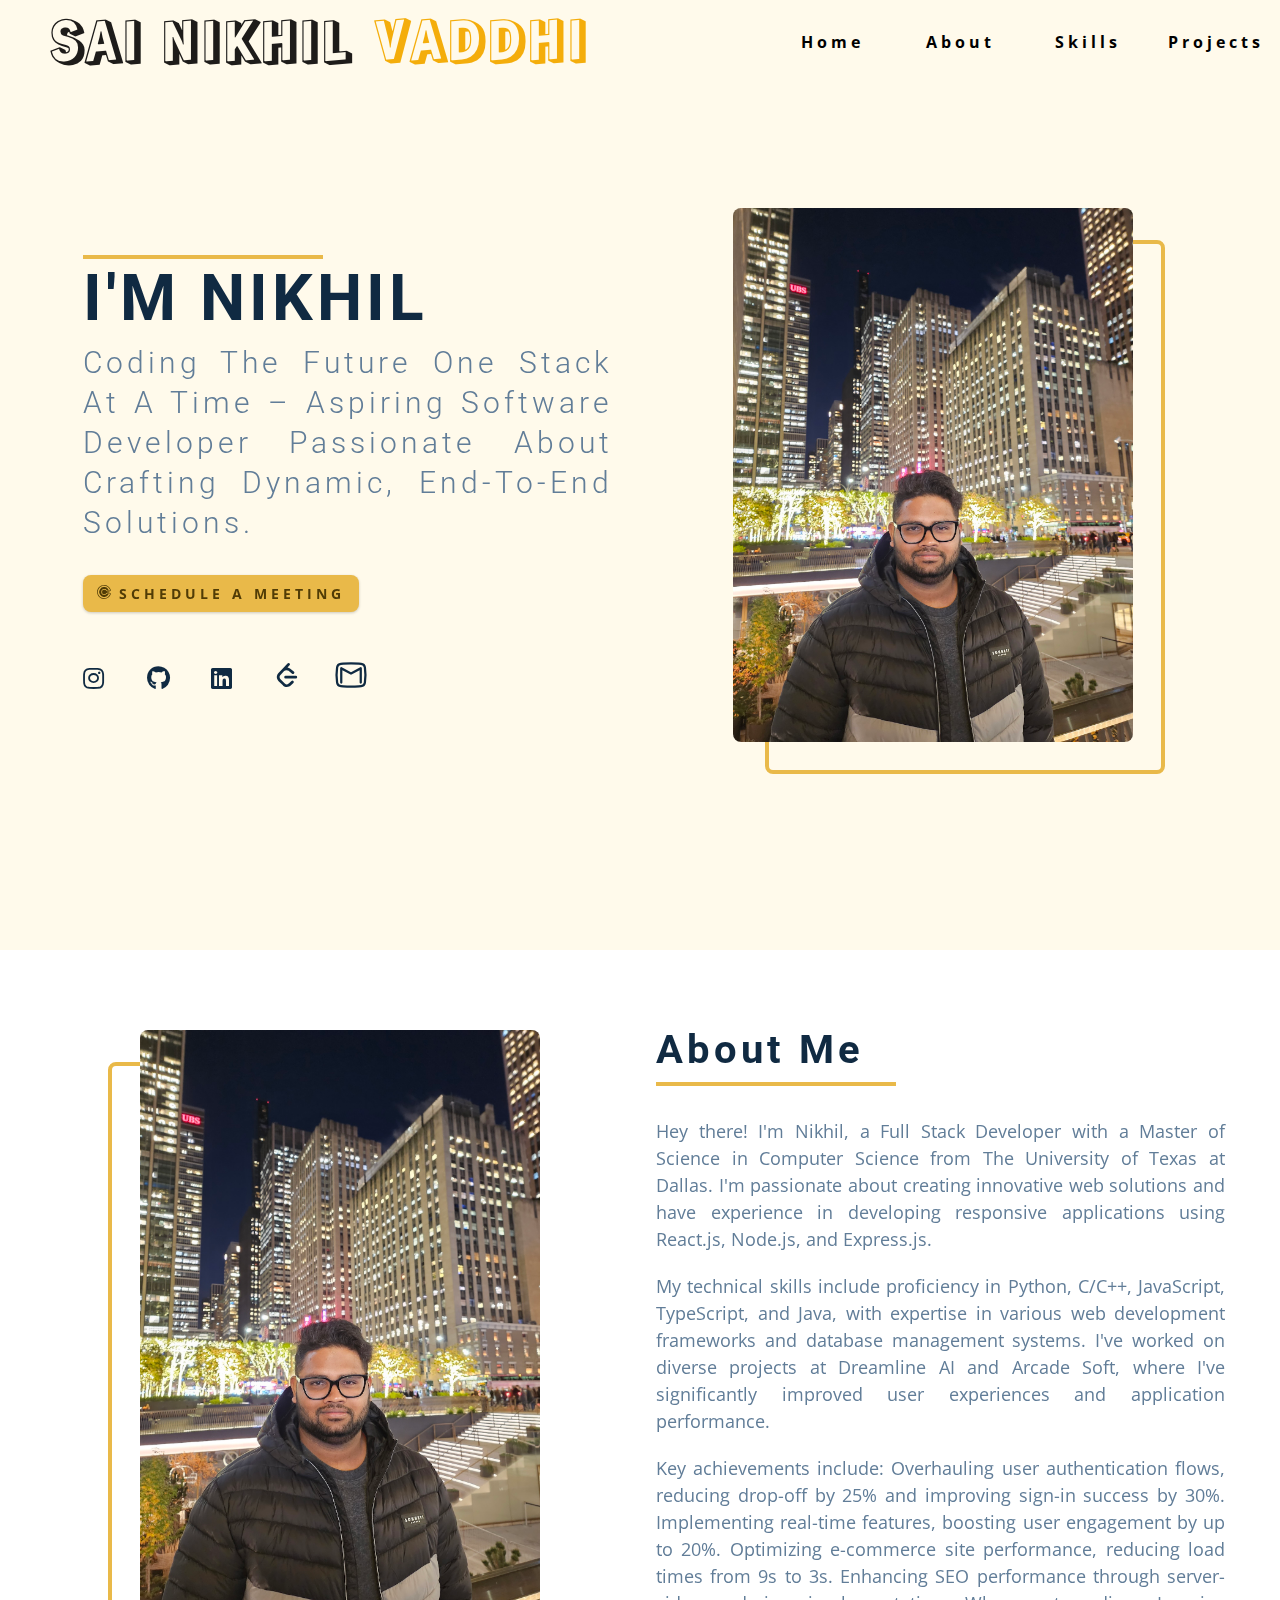
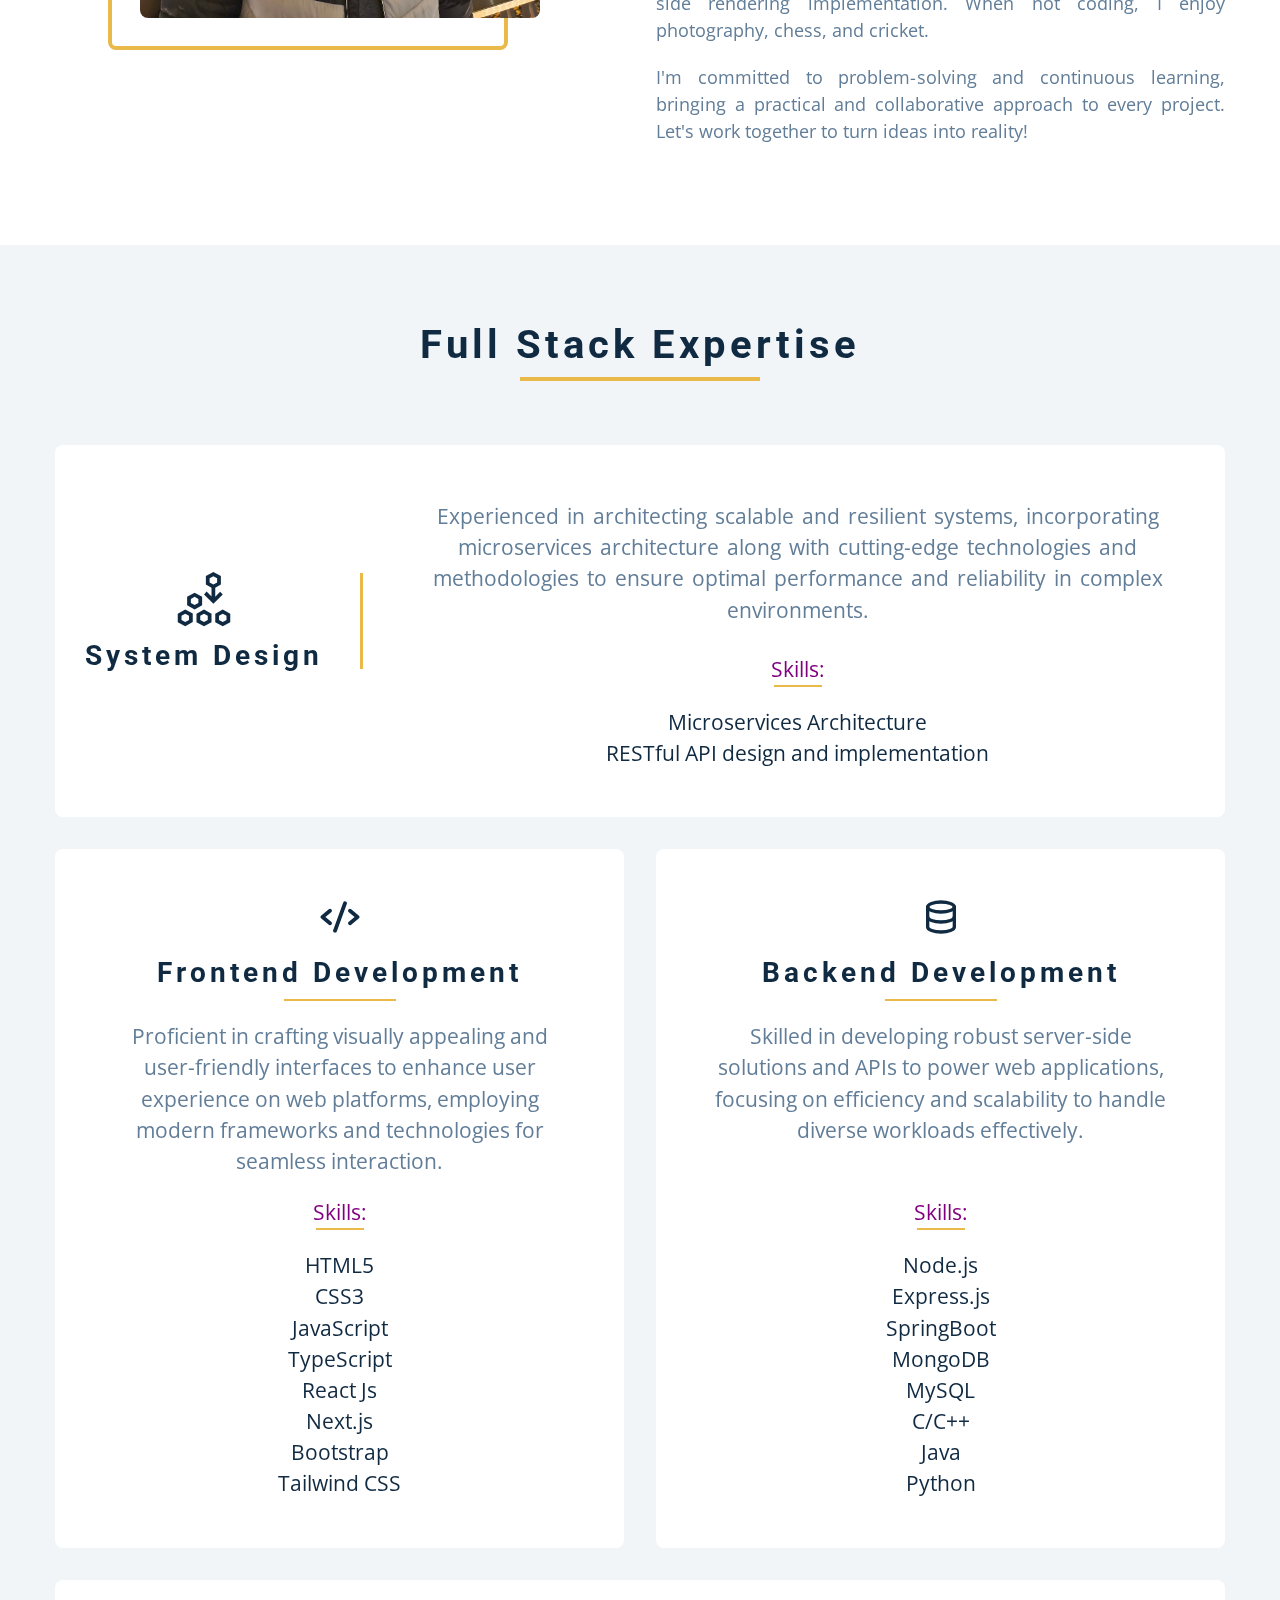
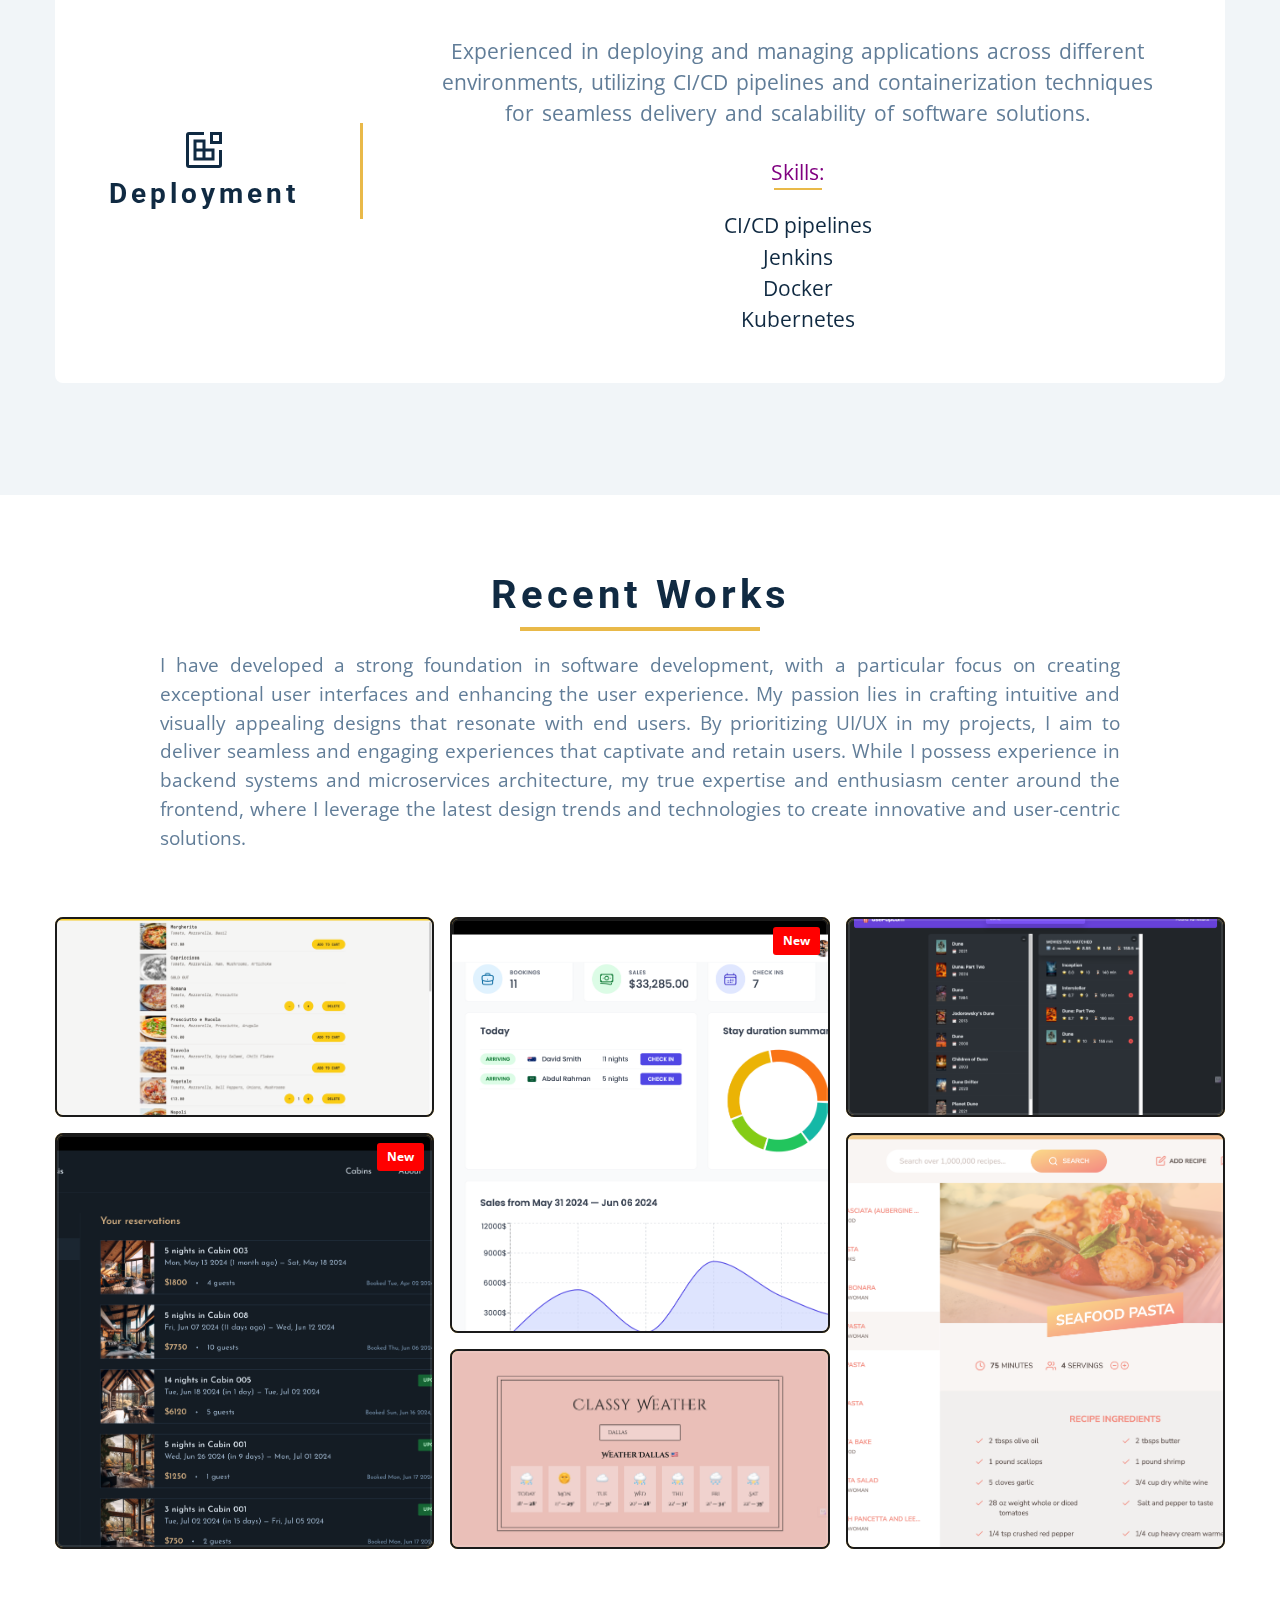
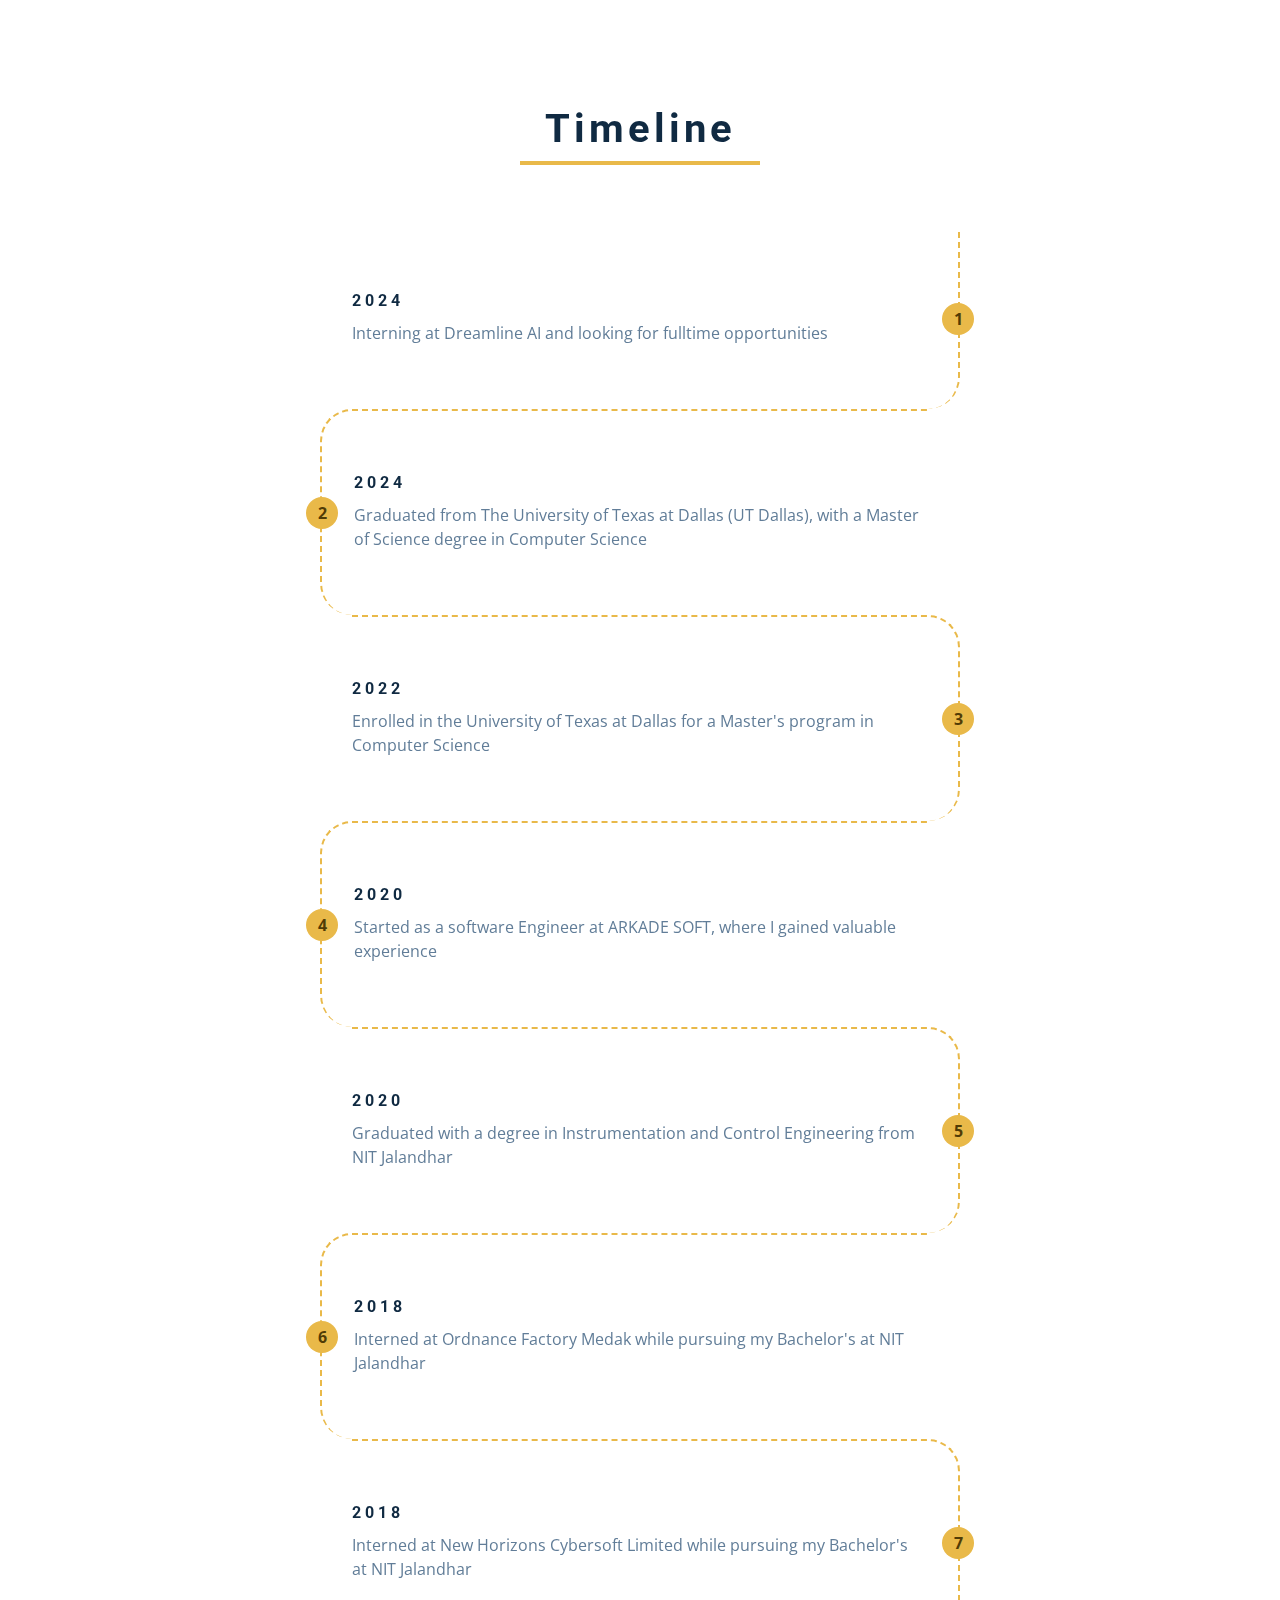
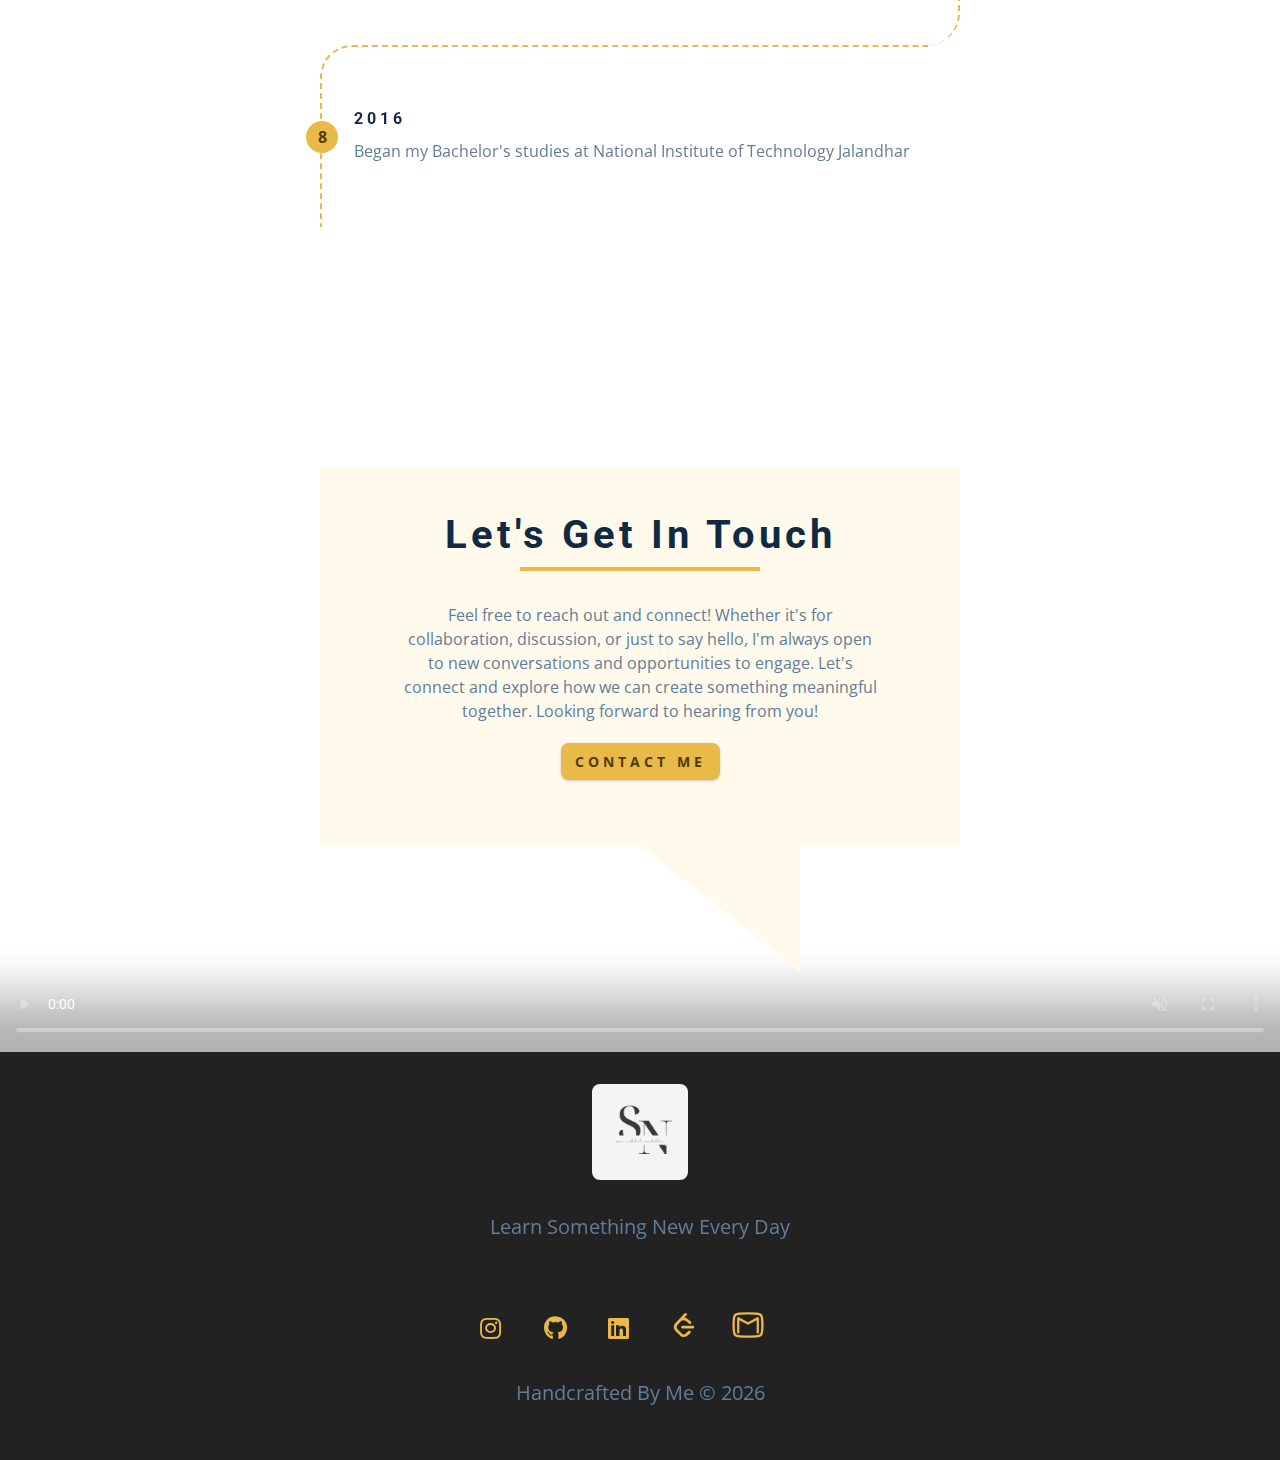
==== commit 85d603e9: "changed skills" ====
--- a/index.html
+++ b/index.html
@@ -290,7 +290,7 @@
           <div class="underline"></div>
           <li>Node.js</li>
           <li>Express.js</li>
-          <li>PHP</li>
+          <li>SpringBoot</li>
           <li>MongoDB</li>
           <li>MySQL</li>
           <li>C/C++</li>
@@ -619,7 +619,7 @@
         <!-- single timeline item -->
         <article class="timeline-item">
           <h4>2020</h4>
-          <p>Started as a software Engineer at ARCADE SOFT, where I gained valuable experience</p>
+          <p>Started as a software Engineer at ARKADE SOFT, where I gained valuable experience</p>
           <span class="number">
             4
           </span>
